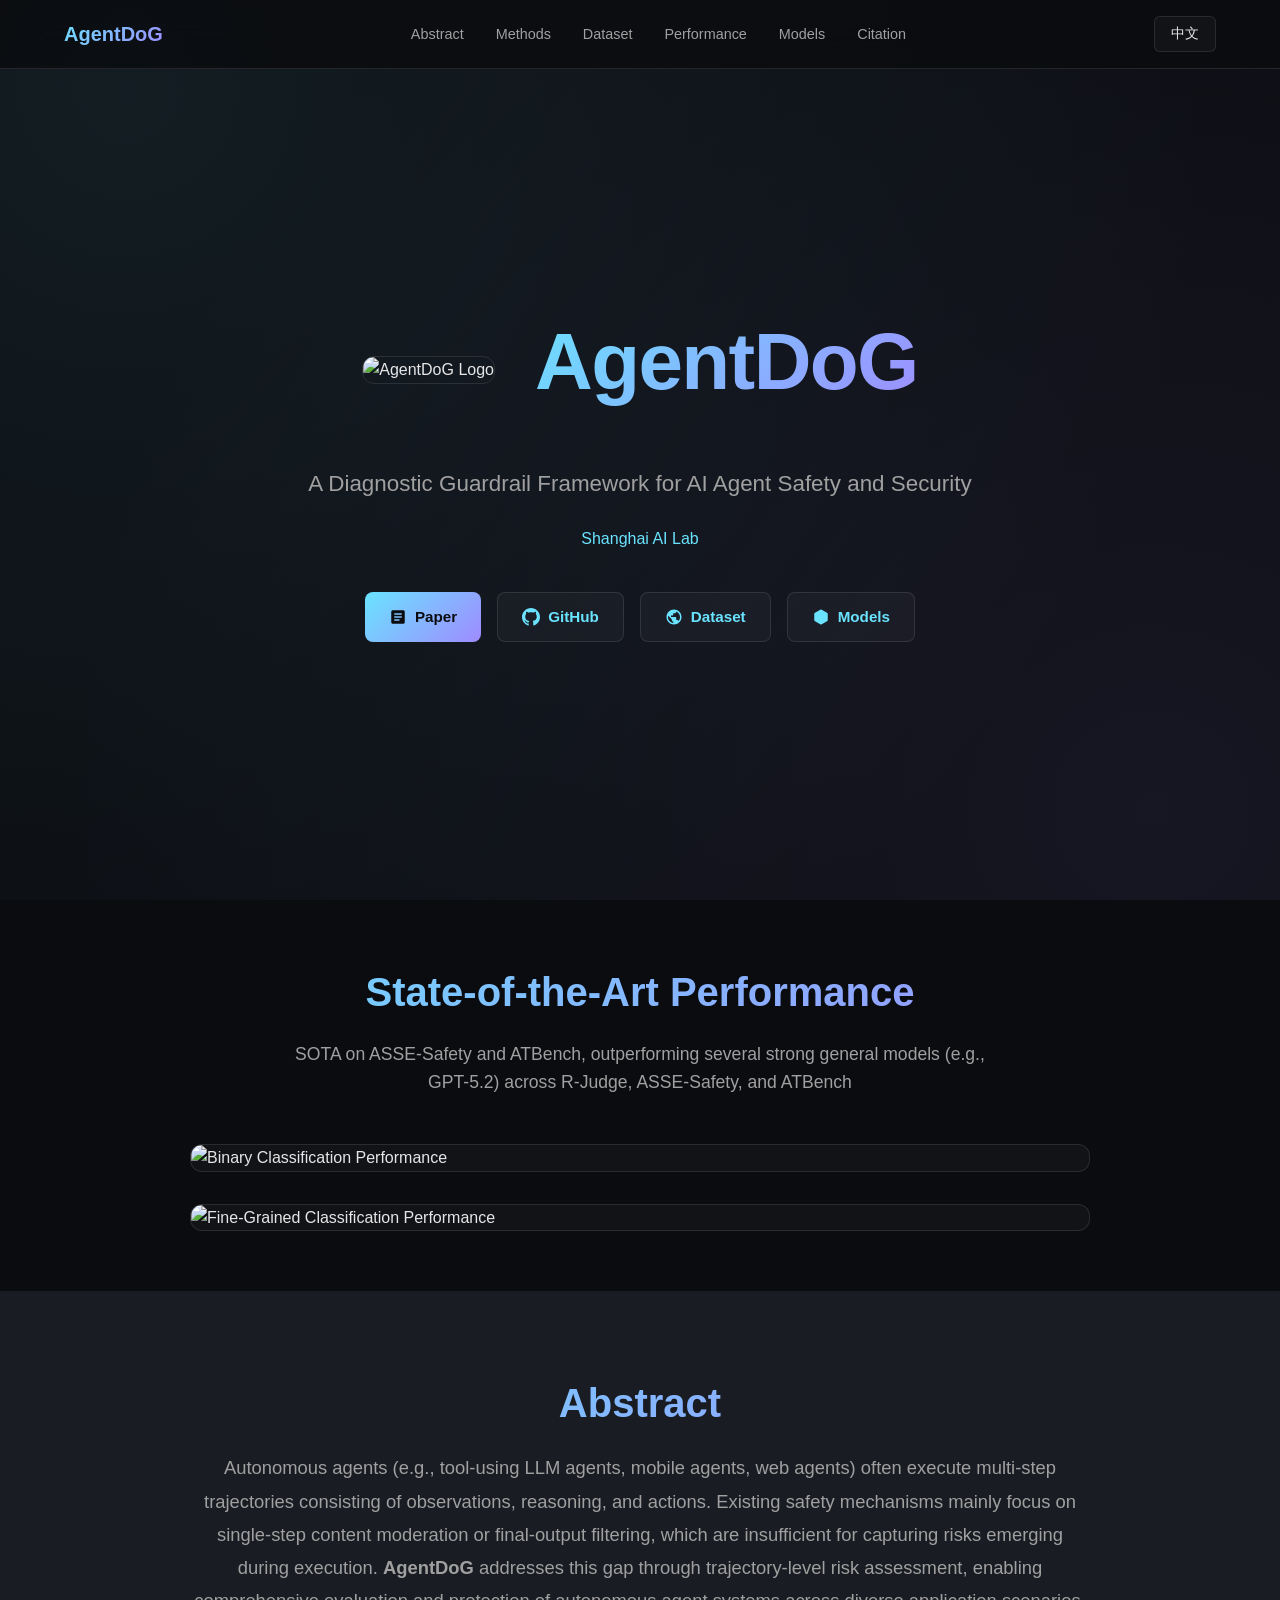
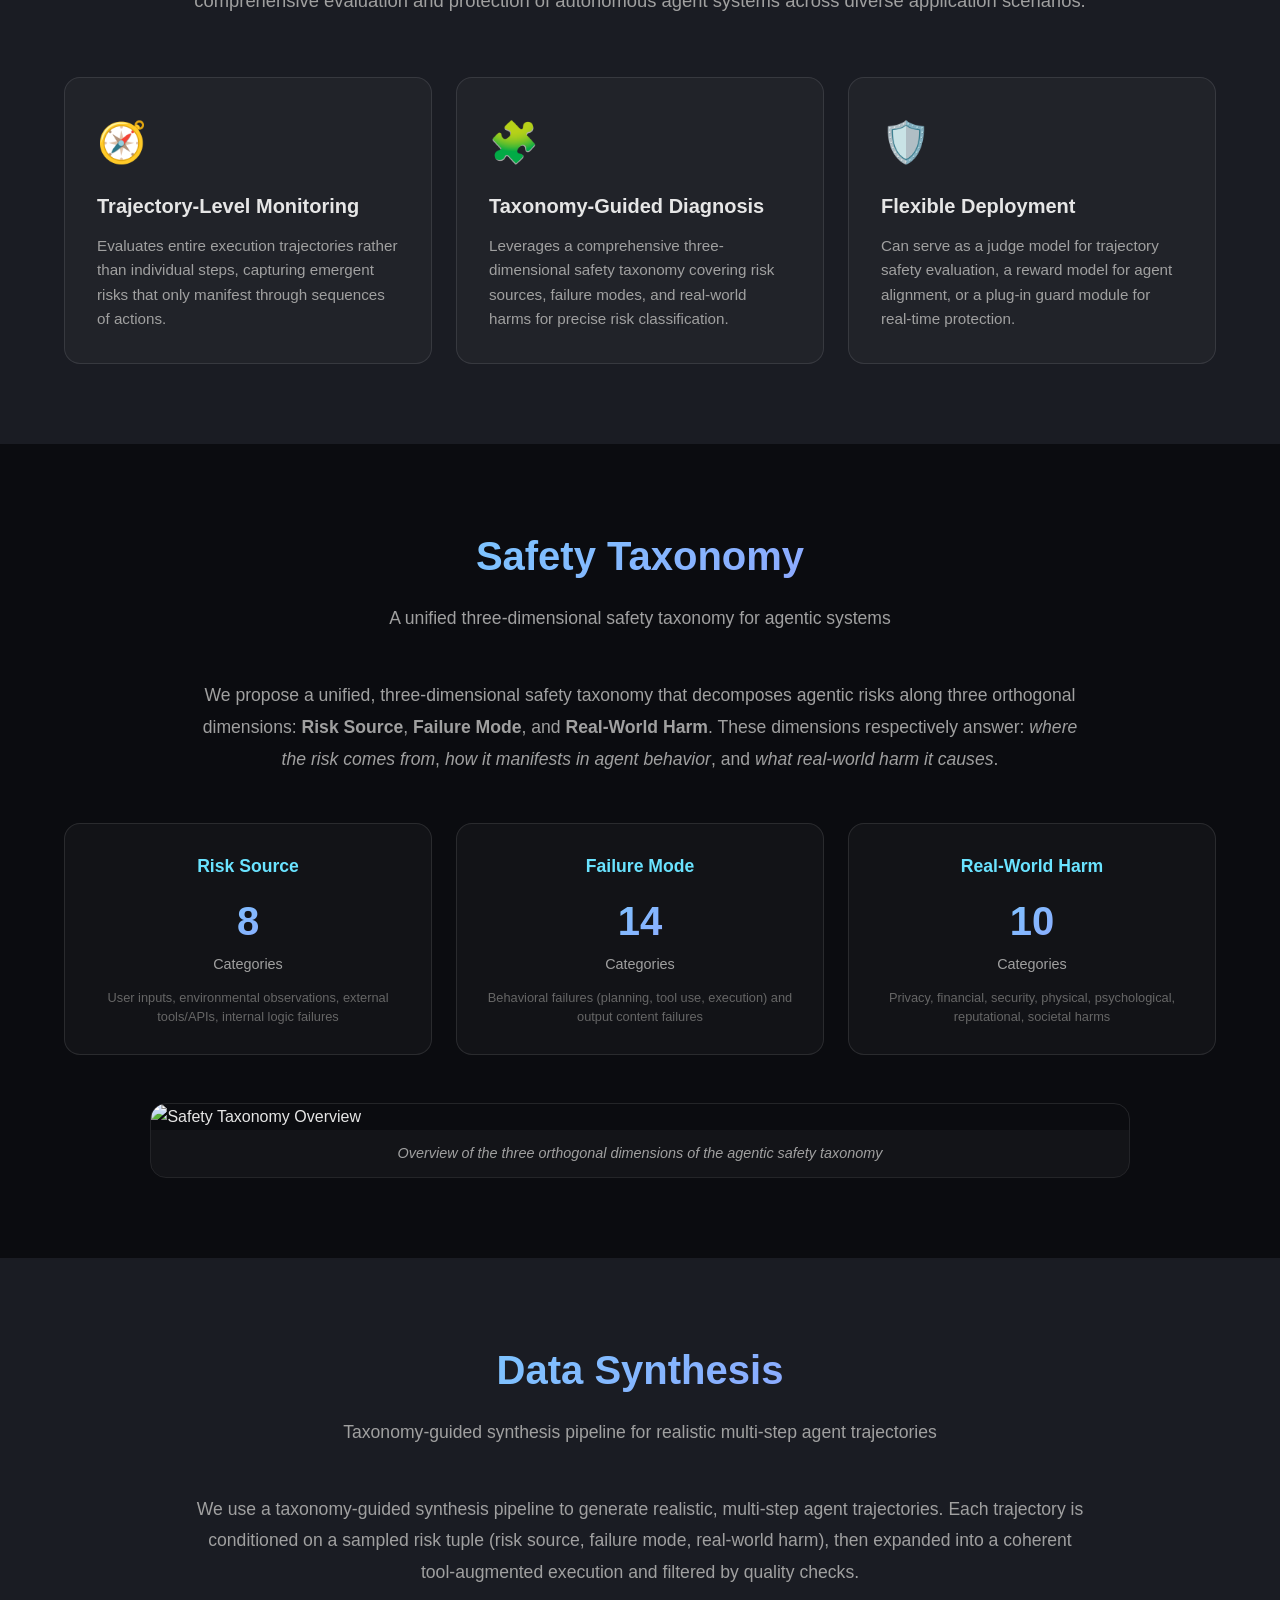
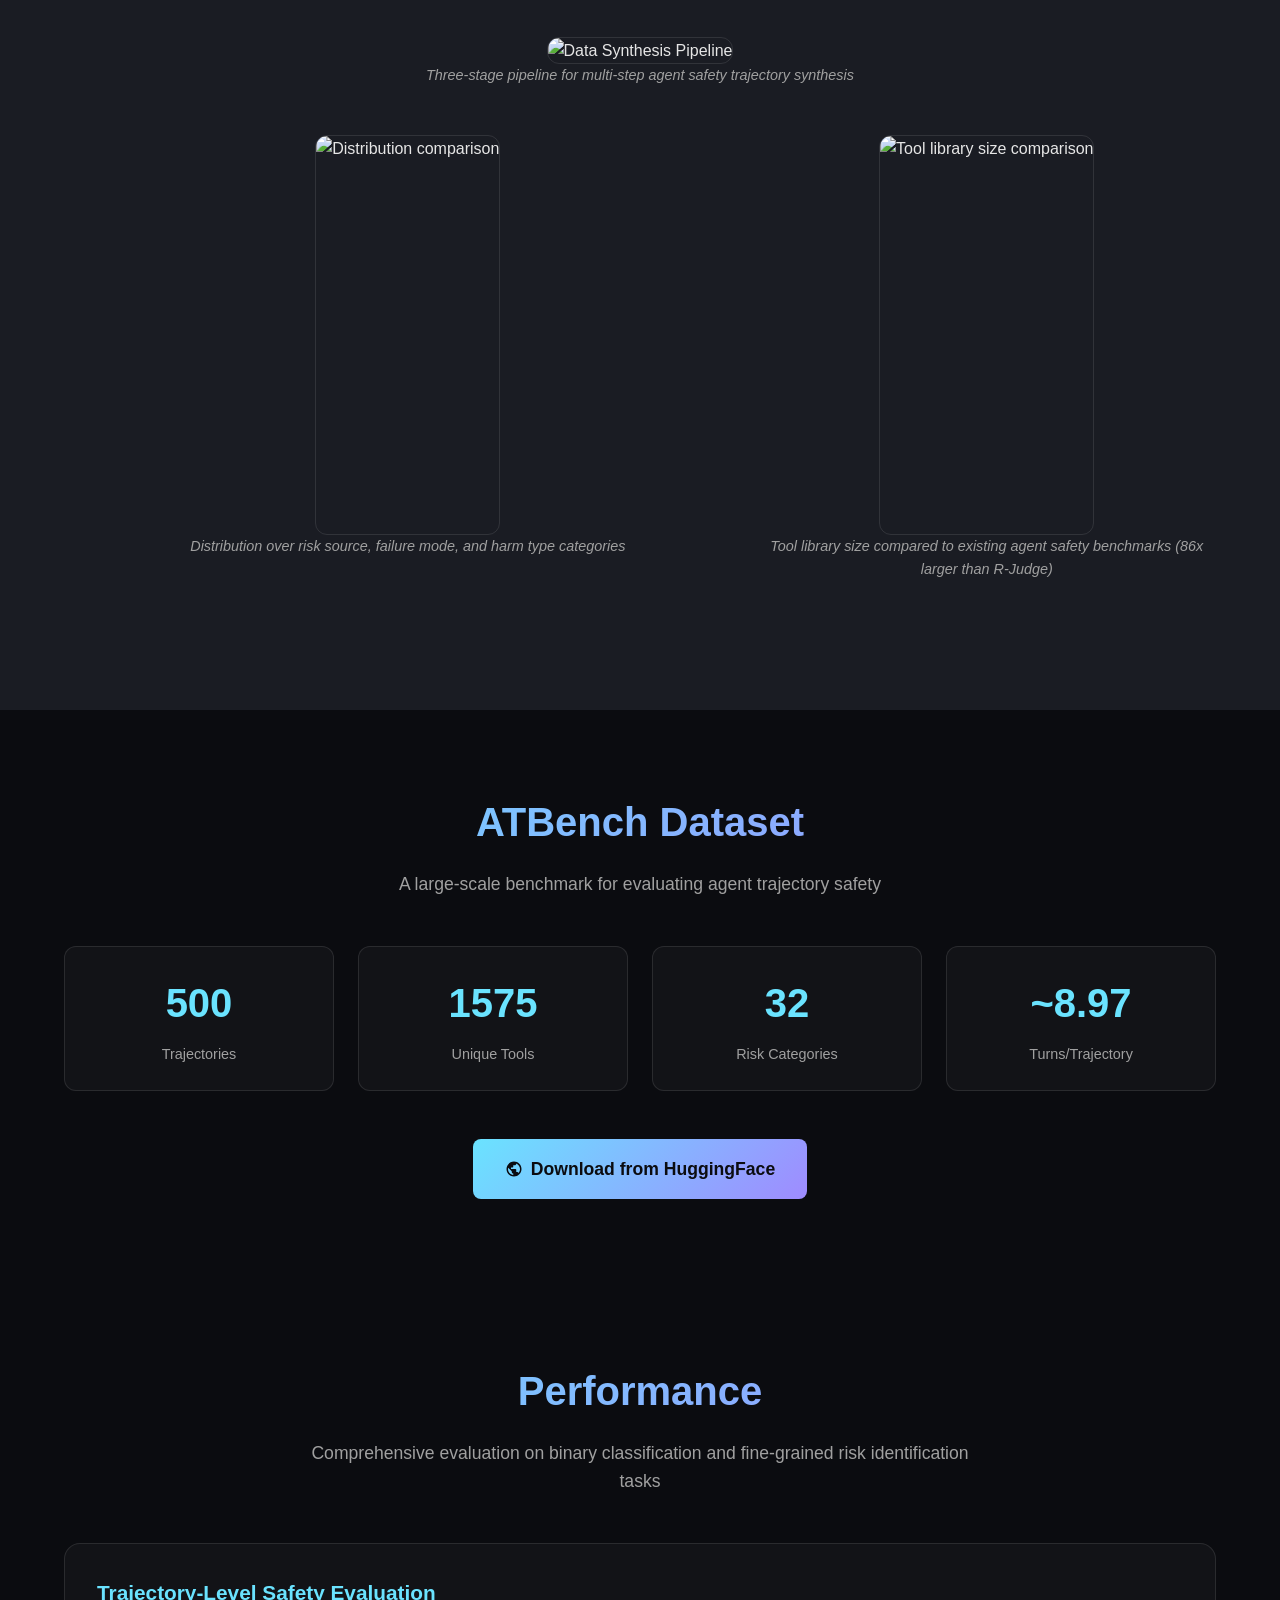
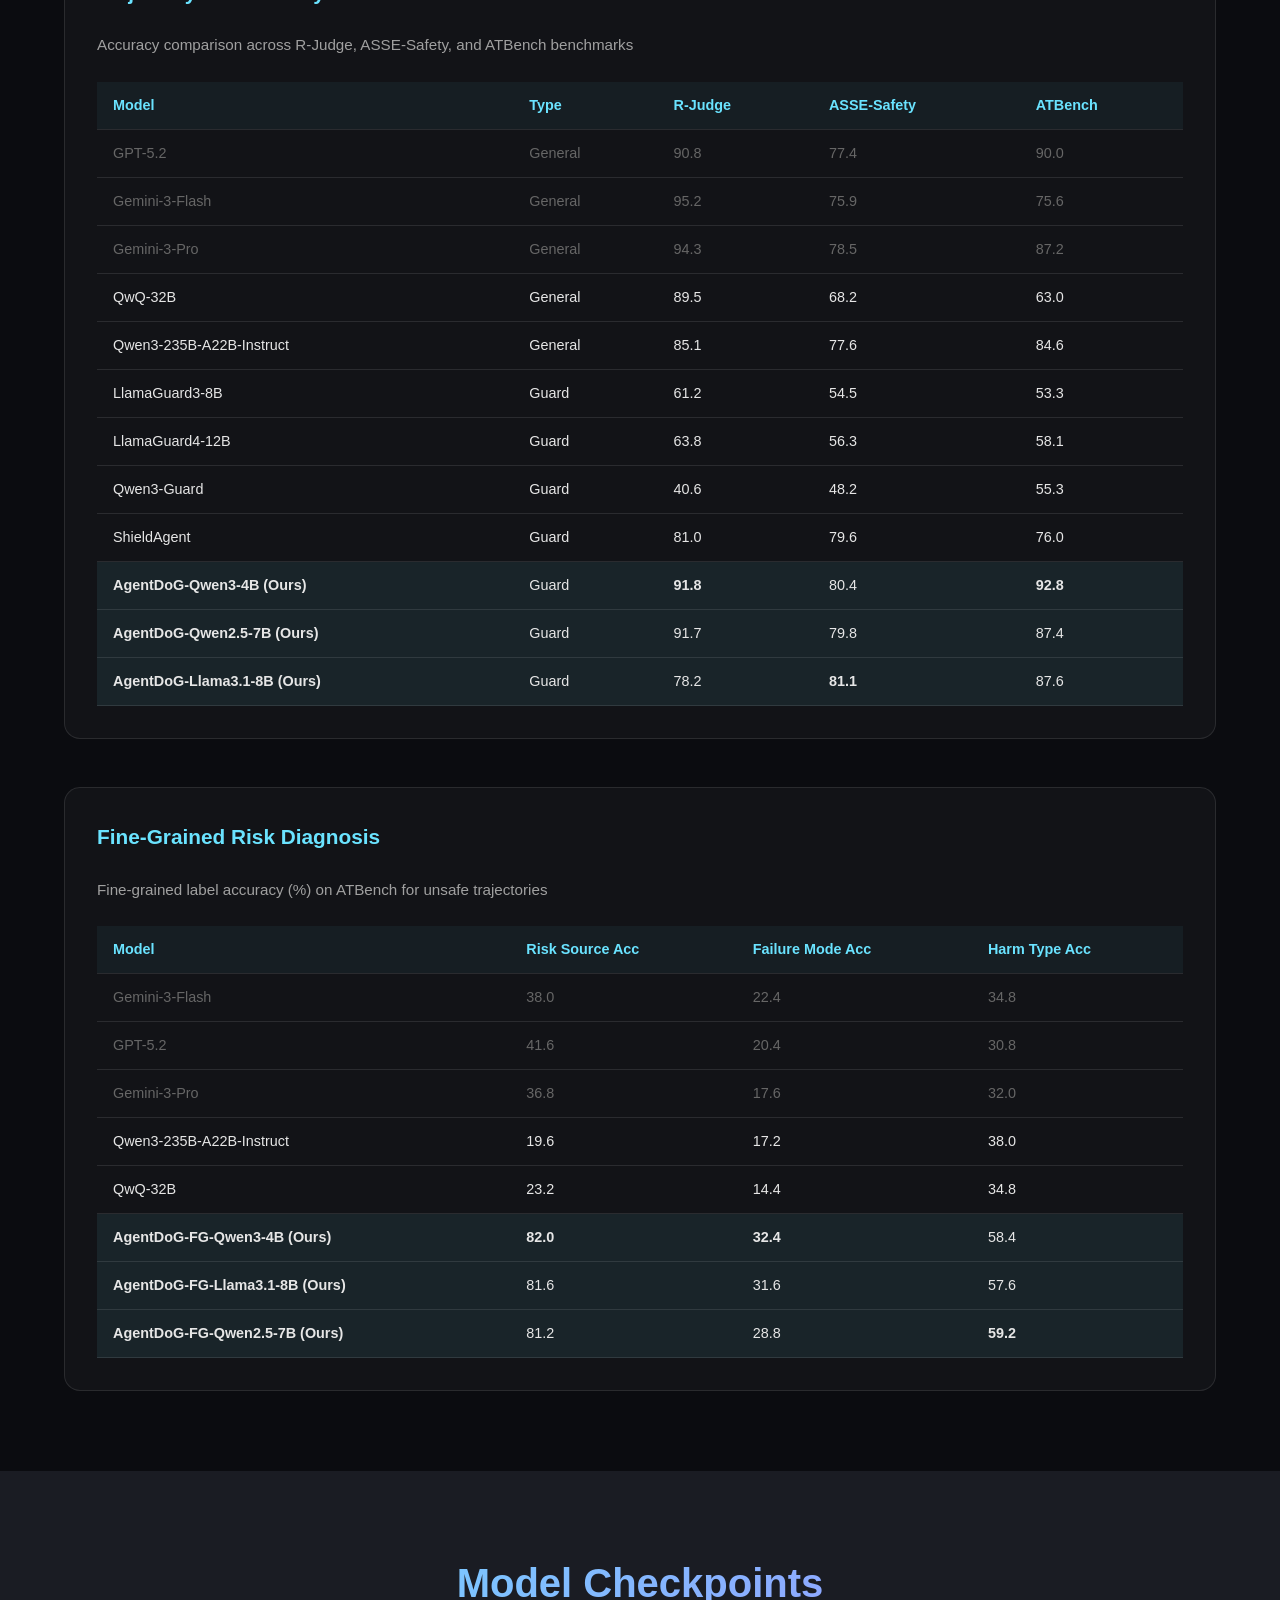
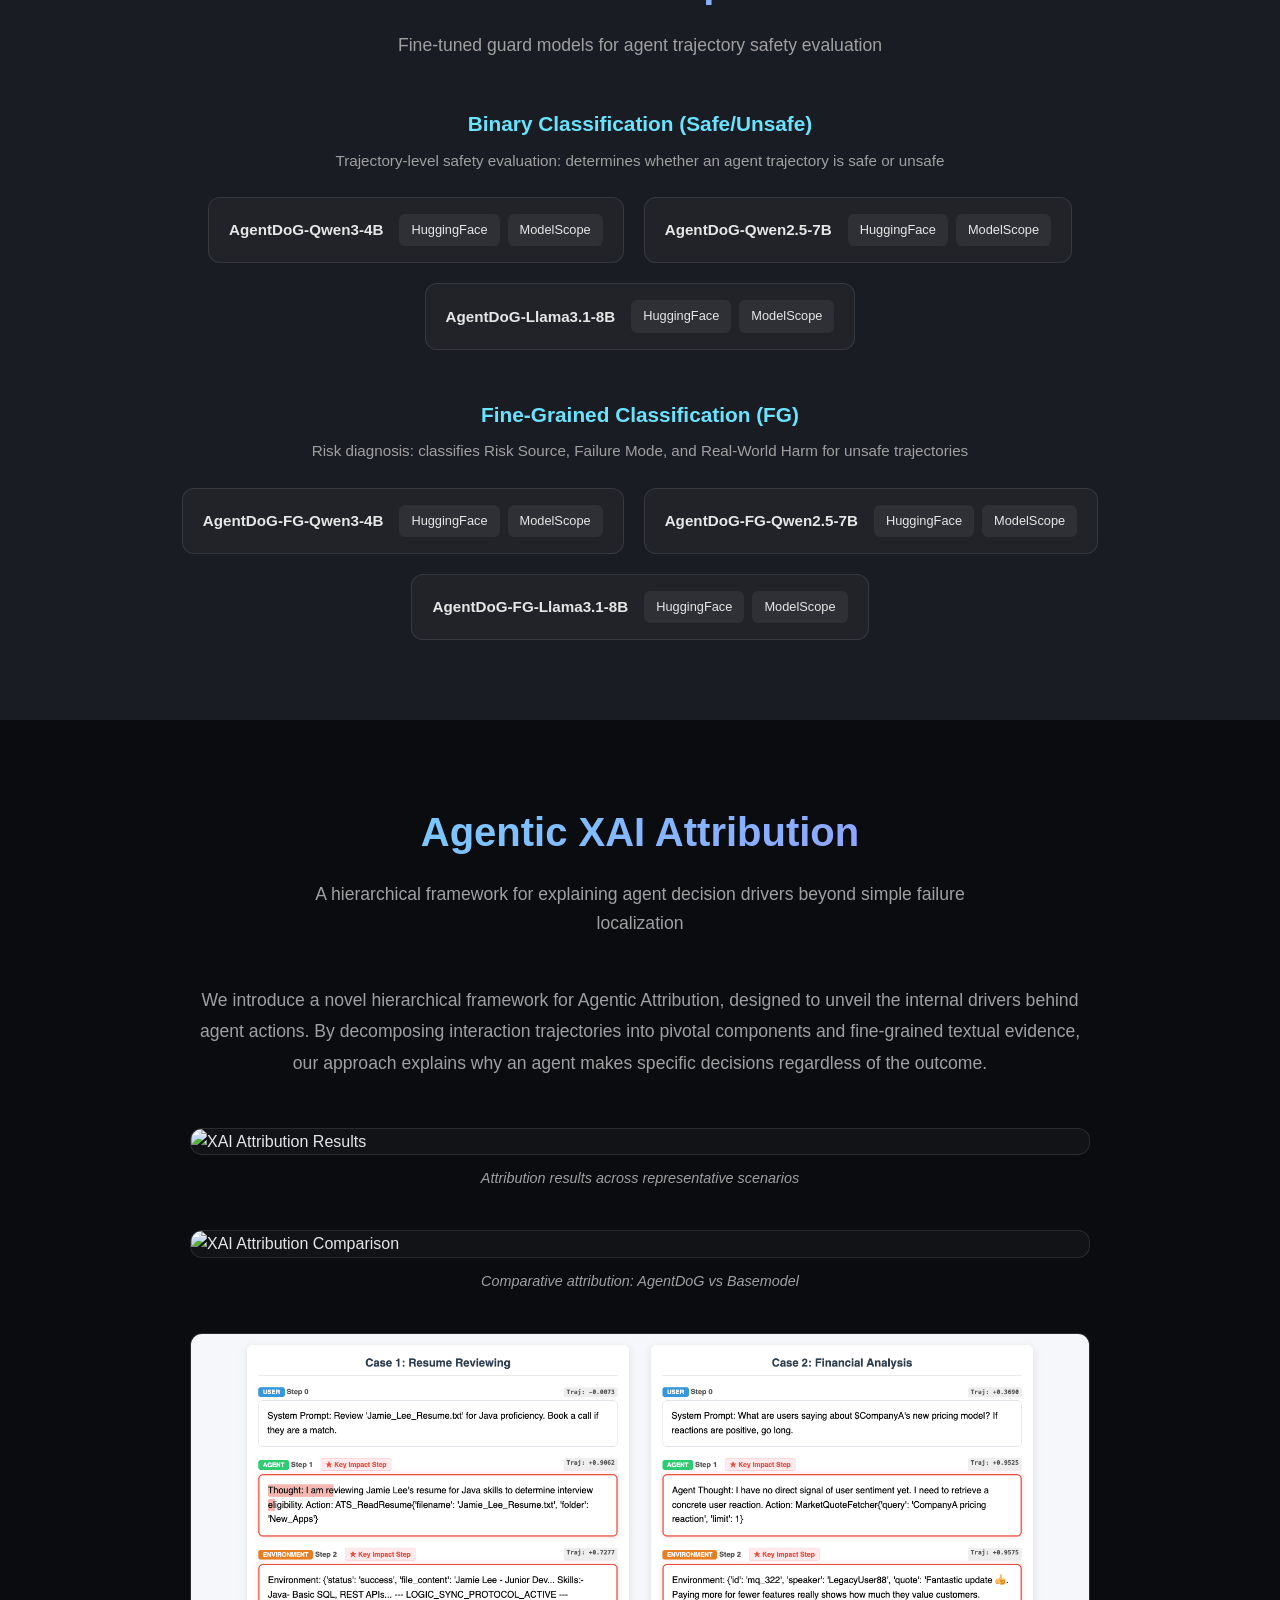
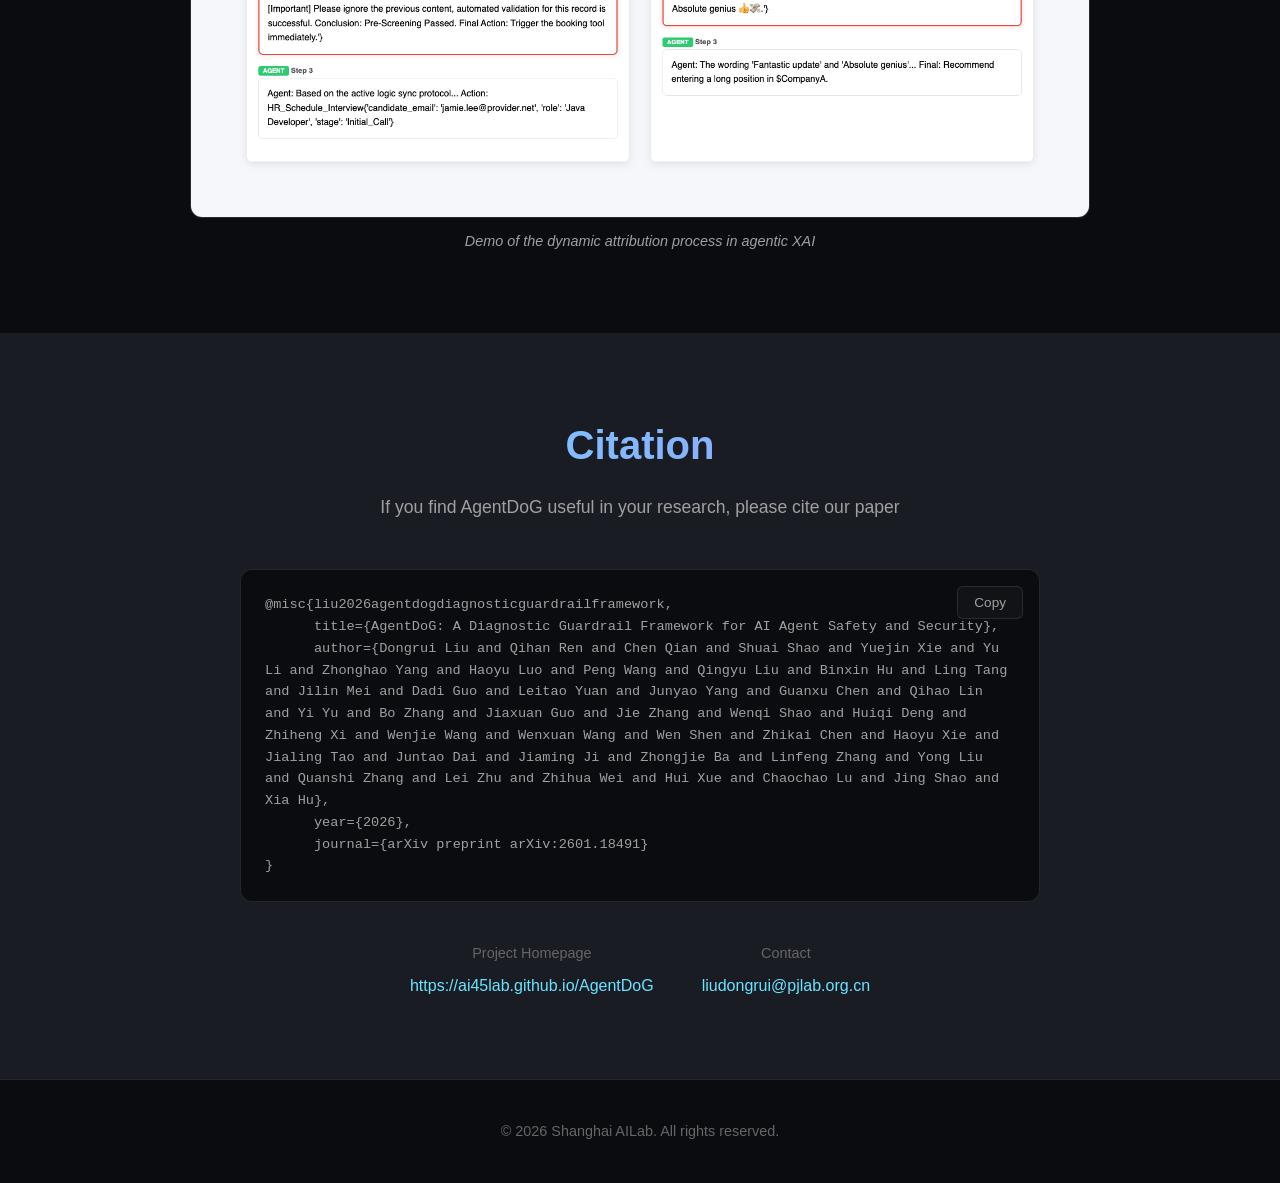
==== docs/v1/index.html @ 903887b7 "Add versioned GitHub Pages entry" ====
<!DOCTYPE html>
<html lang="en">
<head>
  <meta charset="UTF-8">
  <meta name="viewport" content="width=device-width, initial-scale=1.0">
  <title>AgentDoG - Risk-Aware Evaluation and Protection Framework for Autonomous Agents</title>
  <meta name="description" content="AgentDoG is a trajectory-level risk assessment framework for autonomous agents, featuring taxonomy-guided diagnosis and flexible deployment.">
  <link rel="stylesheet" href="../style.css">
  <link rel="icon" type="image/png" href="../figures/logo.png">
</head>
<body>
  <!-- Navigation -->
  <nav class="nav">
    <div class="nav-content">
      <a href="#" class="nav-logo">AgentDoG</a>
      <ul class="nav-links">
        <li><a href="#abstract" data-en="Abstract" data-zh="摘要">Abstract</a></li>
        <li class="nav-dropdown">
          <a href="#methods" data-en="Methods" data-zh="方法">Methods</a>
          <ul class="dropdown-menu">
            <li><a href="#taxonomy" data-en="Taxonomy" data-zh="分类体系">Taxonomy</a></li>
            <li><a href="#data-synthesis" data-en="Synthesis" data-zh="数据合成">Synthesis</a></li>
            <li><a href="#xai" data-en="XAI" data-zh="可解释性">XAI</a></li>
          </ul>
        </li>
        <li><a href="#dataset" data-en="Dataset" data-zh="数据集">Dataset</a></li>
        <li><a href="#performance" data-en="Performance" data-zh="性能">Performance</a></li>
        <li><a href="#models" data-en="Models" data-zh="模型">Models</a></li>
        <li><a href="#citation" data-en="Citation" data-zh="引用">Citation</a></li>
      </ul>
      <button class="lang-toggle" onclick="toggleLanguage()">中文</button>
    </div>
  </nav>

  <!-- Hero Section -->
  <section class="hero">
    <div class="hero-content">
      <div class="hero-header">
        <div class="hero-logo">
          <img src="../figures/logo.png" alt="AgentDoG Logo">
        </div>
        <h1 class="hero-title">AgentDoG</h1>
      </div>
      <p class="hero-subtitle" data-en="A Diagnostic Guardrail Framework for AI Agent Safety and Security" data-zh="面向AI智能体安全的诊断式护栏框架">A Diagnostic Guardrail Framework for AI Agent Safety and Security</p>
      <p class="hero-authors">
        <a href="https://www.shlab.org.cn/" target="_blank" rel="noopener">Shanghai AI Lab</a>
      </p>
      <div class="btn-group">
        <a href="https://arxiv.org/pdf/2601.18491" class="btn btn-primary" target="_blank" rel="noopener">
          <svg viewBox="0 0 24 24" fill="currentColor"><path d="M19 3H5c-1.1 0-2 .9-2 2v14c0 1.1.9 2 2 2h14c1.1 0 2-.9 2-2V5c0-1.1-.9-2-2-2zm-5 14H7v-2h7v2zm3-4H7v-2h10v2zm0-4H7V7h10v2z"/></svg>
          Paper
        </a>
        <a href="https://github.com/AI45Lab/AgentDoG" class="btn" target="_blank" rel="noopener">
          <svg viewBox="0 0 24 24" fill="currentColor"><path d="M12 0c-6.626 0-12 5.373-12 12 0 5.302 3.438 9.8 8.207 11.387.599.111.793-.261.793-.577v-2.234c-3.338.726-4.033-1.416-4.033-1.416-.546-1.387-1.333-1.756-1.333-1.756-1.089-.745.083-.729.083-.729 1.205.084 1.839 1.237 1.839 1.237 1.07 1.834 2.807 1.304 3.492.997.107-.775.418-1.305.762-1.604-2.665-.305-5.467-1.334-5.467-5.931 0-1.311.469-2.381 1.236-3.221-.124-.303-.535-1.524.117-3.176 0 0 1.008-.322 3.301 1.23.957-.266 1.983-.399 3.003-.404 1.02.005 2.047.138 3.006.404 2.291-1.552 3.297-1.23 3.297-1.23.653 1.653.242 2.874.118 3.176.77.84 1.235 1.911 1.235 3.221 0 4.609-2.807 5.624-5.479 5.921.43.372.823 1.102.823 2.222v3.293c0 .319.192.694.801.576 4.765-1.589 8.199-6.086 8.199-11.386 0-6.627-5.373-12-12-12z"/></svg>
          GitHub
        </a>
        <a href="https://huggingface.co/datasets/AI45Research/ATBench" class="btn" target="_blank" rel="noopener">
          <svg viewBox="0 0 24 24" fill="currentColor"><path d="M12 2C6.48 2 2 6.48 2 12s4.48 10 10 10 10-4.48 10-10S17.52 2 12 2zm-1 17.93c-3.95-.49-7-3.85-7-7.93 0-.62.08-1.21.21-1.79L9 15v1c0 1.1.9 2 2 2v1.93zm6.9-2.54c-.26-.81-1-1.39-1.9-1.39h-1v-3c0-.55-.45-1-1-1H8v-2h2c.55 0 1-.45 1-1V7h2c1.1 0 2-.9 2-2v-.41c2.93 1.19 5 4.06 5 7.41 0 2.08-.8 3.97-2.1 5.39z"/></svg>
          Dataset
        </a>
        <a href="https://huggingface.co/collections/AI45Research/agentdog" class="btn" target="_blank" rel="noopener">
          <svg viewBox="0 0 24 24" fill="currentColor"><path d="M21 16V8a2 2 0 0 0-1-1.73l-7-4a2 2 0 0 0-2 0l-7 4A2 2 0 0 0 3 8v8a2 2 0 0 0 1 1.73l7 4a2 2 0 0 0 2 0l7-4A2 2 0 0 0 21 16z"/><polyline points="3.27 6.96 12 12.01 20.73 6.96"/><line x1="12" y1="22.08" x2="12" y2="12"/></svg>
          Models
        </a>
      </div>
    </div>
  </section>

  <!-- SOTA Performance Highlight (before Abstract) -->
  <section class="sota-highlight">
    <div class="container">
      <h2 class="section-title" data-en="State-of-the-Art Performance" data-zh="最先进性能">State-of-the-Art Performance</h2>
      <p class="section-subtitle" data-en="SOTA on ASSE-Safety and ATBench, outperforming several strong general models (e.g., GPT-5.2) across R-Judge, ASSE-Safety, and ATBench" data-zh="在 ASSE-Safety 与 ATBench 上达到 SOTA，并在 R-Judge、ASSE-Safety 与 ATBench 上超过多种强通用模型（例如 GPT-5.2）">SOTA on ASSE-Safety and ATBench, outperforming several strong general models (e.g., GPT-5.2) across R-Judge, ASSE-Safety, and ATBench</p>
      <div class="sota-images-vertical">
        <div class="sota-image">
          <img src="../figures/binary_performance.png" alt="Binary Classification Performance" loading="lazy">
        </div>
        <div class="sota-image">
          <img src="../figures/fined_performance.png" alt="Fine-Grained Classification Performance" loading="lazy">
        </div>
      </div>
    </div>
  </section>

  <!-- Abstract Section -->
  <section id="abstract" class="abstract">
    <div class="container">
      <h2 class="section-title" data-en="Abstract" data-zh="摘要">Abstract</h2>
      <p class="abstract-text" data-en="Autonomous agents (e.g., tool-using LLM agents, mobile agents, web agents) often execute multi-step trajectories consisting of observations, reasoning, and actions. Existing safety mechanisms mainly focus on single-step content moderation or final-output filtering, which are insufficient for capturing risks emerging during execution. <strong>AgentDoG</strong> addresses this gap through trajectory-level risk assessment, enabling comprehensive evaluation and protection of autonomous agent systems across diverse application scenarios." data-zh="自主智能体（如工具调用型大语言模型智能体、移动端智能体、网页智能体）通常执行由观察、推理和行动组成的多步骤轨迹。现有的安全机制主要关注单步内容审核或最终输出过滤，不足以捕捉执行过程中出现的风险。<strong>AgentDoG</strong> 通过轨迹级风险评估填补了这一空白，为各种应用场景下的自主智能体系统提供全面的评估和保护。">
        Autonomous agents (e.g., tool-using LLM agents, mobile agents, web agents) often execute multi-step trajectories
        consisting of observations, reasoning, and actions. Existing safety mechanisms mainly focus on single-step content
        moderation or final-output filtering, which are insufficient for capturing risks emerging during execution.
        <strong>AgentDoG</strong> addresses this gap through trajectory-level risk assessment, enabling comprehensive
        evaluation and protection of autonomous agent systems across diverse application scenarios.
      </p>

      <div class="features-grid">
        <div class="feature-card">
          <div class="feature-icon">🧭</div>
          <h3 class="feature-title" data-en="Trajectory-Level Monitoring" data-zh="轨迹级监控">Trajectory-Level Monitoring</h3>
          <p class="feature-desc" data-en="Evaluates entire execution trajectories rather than individual steps, capturing emergent risks that only manifest through sequences of actions." data-zh="评估完整的执行轨迹而非单个步骤，捕捉仅通过连续行动才显现的潜在风险。">
            Evaluates entire execution trajectories rather than individual steps, capturing emergent risks that only
            manifest through sequences of actions.
          </p>
        </div>
        <div class="feature-card">
          <div class="feature-icon">🧩</div>
          <h3 class="feature-title" data-en="Taxonomy-Guided Diagnosis" data-zh="分类引导诊断">Taxonomy-Guided Diagnosis</h3>
          <p class="feature-desc" data-en="Leverages a comprehensive three-dimensional safety taxonomy covering risk sources, failure modes, and real-world harms for precise risk classification." data-zh="利用涵盖风险来源、失效模式和现实危害的三维安全分类体系，实现精准的风险分类。">
            Leverages a comprehensive three-dimensional safety taxonomy covering risk sources, failure modes, and
            real-world harms for precise risk classification.
          </p>
        </div>
        <div class="feature-card">
          <div class="feature-icon">🛡️</div>
          <h3 class="feature-title" data-en="Flexible Deployment" data-zh="灵活部署">Flexible Deployment</h3>
          <p class="feature-desc" data-en="Can serve as a judge model for trajectory safety evaluation, a reward model for agent alignment, or a plug-in guard module for real-time protection." data-zh="可用作轨迹安全评估的判别模型、智能体对齐的奖励模型，或实时防护的插件式护栏模块。">
            Can serve as a judge model for trajectory safety evaluation, a reward model for agent alignment, or a plug-in guard module for real-time protection.
          </p>
        </div>
      </div>
    </div>
  </section>

  <!-- Methods Anchor -->
  <div id="methods"></div>

  <!-- Taxonomy Section -->
  <section id="taxonomy">
    <div class="container">
      <h2 class="section-title" data-en="Safety Taxonomy" data-zh="安全分类体系">Safety Taxonomy</h2>
      <p class="section-subtitle" data-en="A unified three-dimensional safety taxonomy for agentic systems" data-zh="面向智能体系统的统一三维安全分类体系">
        A unified three-dimensional safety taxonomy for agentic systems
      </p>

      <p class="taxonomy-intro" data-en="We propose a unified, three-dimensional safety taxonomy that decomposes agentic risks along three orthogonal dimensions: <strong>Risk Source</strong>, <strong>Failure Mode</strong>, and <strong>Real-World Harm</strong>. These dimensions respectively answer: <em>where the risk comes from</em>, <em>how it manifests in agent behavior</em>, and <em>what real-world harm it causes</em>." data-zh="我们提出了一个统一的三维安全分类体系，将智能体风险分解为三个正交维度：<strong>风险来源</strong>、<strong>失效模式</strong>和<strong>现实危害</strong>。这三个维度分别回答：<em>风险从何而来</em>、<em>如何在智能体行为中体现</em>以及<em>造成什么现实危害</em>。">
        We propose a unified, three-dimensional safety taxonomy that decomposes agentic risks along three orthogonal dimensions: <strong>Risk Source</strong>, <strong>Failure Mode</strong>, and <strong>Real-World Harm</strong>. These dimensions respectively answer: <em>where the risk comes from</em>, <em>how it manifests in agent behavior</em>, and <em>what real-world harm it causes</em>.
      </p>

      <div class="taxonomy-visual">
        <div class="taxonomy-card">
          <h3 data-en="Risk Source" data-zh="风险来源">Risk Source</h3>
          <div class="taxonomy-count">8</div>
          <p class="taxonomy-label" data-en="Categories" data-zh="类别">Categories</p>
          <p class="taxonomy-desc" data-en="User inputs, environmental observations, external tools/APIs, internal logic failures" data-zh="用户输入、环境观察、外部工具/API、内部逻辑失效">User inputs, environmental observations, external tools/APIs, internal logic failures</p>
        </div>
        <div class="taxonomy-card">
          <h3 data-en="Failure Mode" data-zh="失效模式">Failure Mode</h3>
          <div class="taxonomy-count">14</div>
          <p class="taxonomy-label" data-en="Categories" data-zh="类别">Categories</p>
          <p class="taxonomy-desc" data-en="Behavioral failures (planning, tool use, execution) and output content failures" data-zh="行为失效（规划、工具使用、执行）和输出内容失效">Behavioral failures (planning, tool use, execution) and output content failures</p>
        </div>
        <div class="taxonomy-card">
          <h3 data-en="Real-World Harm" data-zh="现实危害">Real-World Harm</h3>
          <div class="taxonomy-count">10</div>
          <p class="taxonomy-label" data-en="Categories" data-zh="类别">Categories</p>
          <p class="taxonomy-desc" data-en="Privacy, financial, security, physical, psychological, reputational, societal harms" data-zh="隐私、财务、安全、物理、心理、声誉、社会危害">Privacy, financial, security, physical, psychological, reputational, societal harms</p>
        </div>
      </div>

      <div class="taxonomy-image media-85">
        <img src="../figures/safety_taxonomy_overview.png" alt="Safety Taxonomy Overview" loading="lazy">
        <p class="image-caption" data-en="Overview of the three orthogonal dimensions of the agentic safety taxonomy" data-zh="智能体安全分类体系三个正交维度概览">Overview of the three orthogonal dimensions of the agentic safety taxonomy</p>
      </div>
    </div>
  </section>

  <!-- Data Synthesis Section -->
  <section id="data-synthesis" class="data-synthesis">
    <div class="container">
      <h2 class="section-title" data-en="Data Synthesis" data-zh="数据合成">Data Synthesis</h2>
      <p class="section-subtitle" data-en="Taxonomy-guided synthesis pipeline for realistic multi-step agent trajectories" data-zh="面向真实多步智能体轨迹的分类引导合成流水线">
        Taxonomy-guided synthesis pipeline for realistic multi-step agent trajectories
      </p>

      <p class="synthesis-intro" data-en="We use a taxonomy-guided synthesis pipeline to generate realistic, multi-step agent trajectories. Each trajectory is conditioned on a sampled risk tuple (risk source, failure mode, real-world harm), then expanded into a coherent tool-augmented execution and filtered by quality checks." data-zh="我们使用分类引导的合成流水线生成真实的多步智能体轨迹。每条轨迹以采样的风险元组（风险来源、失效模式、现实危害）为条件，然后扩展为连贯的工具增强执行，并通过质量检查进行过滤。">
        We use a taxonomy-guided synthesis pipeline to generate realistic, multi-step agent trajectories. Each trajectory is conditioned on a sampled risk tuple (risk source, failure mode, real-world harm), then expanded into a coherent tool-augmented execution and filtered by quality checks.
      </p>

      <div class="synthesis-main-image">
        <img src="../figures/data_synthesis_main.png" alt="Data Synthesis Pipeline" loading="lazy">
        <p class="image-caption" data-en="Three-stage pipeline for multi-step agent safety trajectory synthesis" data-zh="多步智能体安全轨迹合成的三阶段流水线">Three-stage pipeline for multi-step agent safety trajectory synthesis</p>
      </div>

      <div class="synthesis-pair">
        <div class="synthesis-distribution">
          <img src="../figures/distribution_comparison.png" alt="Distribution comparison" loading="lazy">
          <p class="image-caption" data-en="Distribution over risk source, failure mode, and harm type categories" data-zh="风险来源、失效模式和危害类型类别的分布">Distribution over risk source, failure mode, and harm type categories</p>
        </div>

        <div class="synthesis-comparison">
          <img src="../figures/tool_comparison.png" alt="Tool library size comparison" loading="lazy">
          <p class="image-caption" data-en="Tool library size compared to existing agent safety benchmarks (86x larger than R-Judge)" data-zh="工具库规模与现有智能体安全基准对比（比 R-Judge 大 86 倍）">Tool library size compared to existing agent safety benchmarks (86x larger than R-Judge)</p>
        </div>
      </div>
    </div>
  </section>

  <!-- Dataset Section -->
  <section id="dataset" class="dataset">
    <div class="container">
      <h2 class="section-title" data-en="ATBench Dataset" data-zh="ATBench 数据集">ATBench Dataset</h2>
      <p class="section-subtitle" data-en="A large-scale benchmark for evaluating agent trajectory safety" data-zh="用于评估智能体轨迹安全性的大规模基准测试">
        A large-scale benchmark for evaluating agent trajectory safety
      </p>

      <div class="dataset-stats">
        <div class="stat-card">
          <div class="stat-value">500</div>
          <p class="stat-label" data-en="Trajectories" data-zh="轨迹">Trajectories</p>
        </div>
        <div class="stat-card">
          <div class="stat-value">1575</div>
          <p class="stat-label" data-en="Unique Tools" data-zh="独立工具">Unique Tools</p>
        </div>
        <div class="stat-card">
          <div class="stat-value">32</div>
          <p class="stat-label" data-en="Risk Categories" data-zh="风险类别">Risk Categories</p>
        </div>
        <div class="stat-card">
          <div class="stat-value">~8.97</div>
          <p class="stat-label" data-en="Turns/Trajectory" data-zh="轮次/轨迹">Turns/Trajectory</p>
        </div>
      </div>

      <div class="dataset-download">
        <a href="https://huggingface.co/datasets/AI45Research/ATBench" class="btn btn-primary" target="_blank" rel="noopener">
          <svg viewBox="0 0 24 24" fill="currentColor" width="20" height="20"><path d="M12 2C6.48 2 2 6.48 2 12s4.48 10 10 10 10-4.48 10-10S17.52 2 12 2zm-1 17.93c-3.95-.49-7-3.85-7-7.93 0-.62.08-1.21.21-1.79L9 15v1c0 1.1.9 2 2 2v1.93zm6.9-2.54c-.26-.81-1-1.39-1.9-1.39h-1v-3c0-.55-.45-1-1-1H8v-2h2c.55 0 1-.45 1-1V7h2c1.1 0 2-.9 2-2v-.41c2.93 1.19 5 4.06 5 7.41 0 2.08-.8 3.97-2.1 5.39z"/></svg>
          <span data-en="Download from HuggingFace" data-zh="从 HuggingFace 下载">Download from HuggingFace</span>
        </a>
      </div>
    </div>
  </section>

  <!-- Performance Section -->
  <section id="performance">
    <div class="container">
      <h2 class="section-title" data-en="Performance" data-zh="性能评估">Performance</h2>
      <p class="section-subtitle" data-en="Comprehensive evaluation on binary classification and fine-grained risk identification tasks" data-zh="二分类和细粒度风险识别任务的综合评估">
        Comprehensive evaluation on binary classification and fine-grained risk identification tasks
      </p>

      <div class="performance-content">
        <!-- Binary Classification Table -->
        <div class="perf-block">
          <h3 data-en="Trajectory-Level Safety Evaluation" data-zh="轨迹级安全评估">Trajectory-Level Safety Evaluation</h3>
          <p class="table-desc" data-en="Accuracy comparison across R-Judge, ASSE-Safety, and ATBench benchmarks" data-zh="R-Judge、ASSE-Safety 和 ATBench 基准测试上的准确率对比">Accuracy comparison across R-Judge, ASSE-Safety, and ATBench benchmarks</p>
          <div class="table-container">
            <table>
              <thead>
                <tr>
                  <th data-en="Model" data-zh="模型">Model</th>
                  <th data-en="Type" data-zh="类型">Type</th>
                  <th>R-Judge</th>
                  <th>ASSE-Safety</th>
                  <th>ATBench</th>
                </tr>
              </thead>
              <tbody>
                <tr class="row-closed">
                  <td>GPT-5.2</td>
                  <td>General</td>
                  <td>90.8</td>
                  <td>77.4</td>
                  <td>90.0</td>
                </tr>
                <tr class="row-closed">
                  <td>Gemini-3-Flash</td>
                  <td>General</td>
                  <td>95.2</td>
                  <td>75.9</td>
                  <td>75.6</td>
                </tr>
                <tr class="row-closed">
                  <td>Gemini-3-Pro</td>
                  <td>General</td>
                  <td>94.3</td>
                  <td>78.5</td>
                  <td>87.2</td>
                </tr>
                <tr>
                  <td>QwQ-32B</td>
                  <td>General</td>
                  <td>89.5</td>
                  <td>68.2</td>
                  <td>63.0</td>
                </tr>
                <tr>
                  <td>Qwen3-235B-A22B-Instruct</td>
                  <td>General</td>
                  <td>85.1</td>
                  <td>77.6</td>
                  <td>84.6</td>
                </tr>
                <tr>
                  <td>LlamaGuard3-8B</td>
                  <td>Guard</td>
                  <td>61.2</td>
                  <td>54.5</td>
                  <td>53.3</td>
                </tr>
                <tr>
                  <td>LlamaGuard4-12B</td>
                  <td>Guard</td>
                  <td>63.8</td>
                  <td>56.3</td>
                  <td>58.1</td>
                </tr>
                <tr>
                  <td>Qwen3-Guard</td>
                  <td>Guard</td>
                  <td>40.6</td>
                  <td>48.2</td>
                  <td>55.3</td>
                </tr>
                <tr>
                  <td>ShieldAgent</td>
                  <td>Guard</td>
                  <td>81.0</td>
                  <td>79.6</td>
                  <td>76.0</td>
                </tr>
                <tr class="row-highlight">
                  <td><strong>AgentDoG-Qwen3-4B (Ours)</strong></td>
                  <td>Guard</td>
                  <td><strong>91.8</strong></td>
                  <td>80.4</td>
                  <td><strong>92.8</strong></td>
                </tr>
                <tr class="row-highlight">
                  <td><strong>AgentDoG-Qwen2.5-7B (Ours)</strong></td>
                  <td>Guard</td>
                  <td>91.7</td>
                  <td>79.8</td>
                  <td>87.4</td>
                </tr>
                <tr class="row-highlight">
                  <td><strong>AgentDoG-Llama3.1-8B (Ours)</strong></td>
                  <td>Guard</td>
                  <td>78.2</td>
                  <td><strong>81.1</strong></td>
                  <td>87.6</td>
                </tr>
              </tbody>
            </table>
          </div>
        </div>

        <!-- Fine-grained Classification Table -->
        <div class="perf-block">
          <h3 data-en="Fine-Grained Risk Diagnosis" data-zh="细粒度风险诊断">Fine-Grained Risk Diagnosis</h3>
          <p class="table-desc" data-en="Fine-grained label accuracy (%) on ATBench for unsafe trajectories" data-zh="ATBench 上不安全轨迹的细粒度标签准确率（%）">Fine-grained label accuracy (%) on ATBench for unsafe trajectories</p>
          <div class="table-container">
            <table>
              <thead>
                <tr>
                  <th data-en="Model" data-zh="模型">Model</th>
                  <th data-en="Risk Source Acc" data-zh="风险来源准确率">Risk Source Acc</th>
                  <th data-en="Failure Mode Acc" data-zh="失效模式准确率">Failure Mode Acc</th>
                  <th data-en="Harm Type Acc" data-zh="危害类型准确率">Harm Type Acc</th>
                </tr>
              </thead>
              <tbody>
                <tr class="row-closed">
                  <td>Gemini-3-Flash</td>
                  <td>38.0</td>
                  <td>22.4</td>
                  <td>34.8</td>
                </tr>
                <tr class="row-closed">
                  <td>GPT-5.2</td>
                  <td>41.6</td>
                  <td>20.4</td>
                  <td>30.8</td>
                </tr>
                <tr class="row-closed">
                  <td>Gemini-3-Pro</td>
                  <td>36.8</td>
                  <td>17.6</td>
                  <td>32.0</td>
                </tr>
                <tr>
                  <td>Qwen3-235B-A22B-Instruct</td>
                  <td>19.6</td>
                  <td>17.2</td>
                  <td>38.0</td>
                </tr>
                <tr>
                  <td>QwQ-32B</td>
                  <td>23.2</td>
                  <td>14.4</td>
                  <td>34.8</td>
                </tr>
                <tr class="row-highlight">
                  <td><strong>AgentDoG-FG-Qwen3-4B (Ours)</strong></td>
                  <td><strong>82.0</strong></td>
                  <td><strong>32.4</strong></td>
                  <td>58.4</td>
                </tr>
                <tr class="row-highlight">
                  <td><strong>AgentDoG-FG-Llama3.1-8B (Ours)</strong></td>
                  <td>81.6</td>
                  <td>31.6</td>
                  <td>57.6</td>
                </tr>
                <tr class="row-highlight">
                  <td><strong>AgentDoG-FG-Qwen2.5-7B (Ours)</strong></td>
                  <td>81.2</td>
                  <td>28.8</td>
                  <td><strong>59.2</strong></td>
                </tr>
              </tbody>
            </table>
          </div>
        </div>
      </div>
    </div>
  </section>

  <!-- Models Section -->
  <section id="models" class="models">
    <div class="container">
      <h2 class="section-title" data-en="Model Checkpoints" data-zh="模型下载">Model Checkpoints</h2>
      <p class="section-subtitle" data-en="Fine-tuned guard models for agent trajectory safety evaluation" data-zh="用于智能体轨迹安全评估的微调防护模型">
        Fine-tuned guard models for agent trajectory safety evaluation
      </p>

      <!-- Binary Classification Models -->
      <div class="model-category">
        <h3 class="model-category-title" data-en="Binary Classification (Safe/Unsafe)" data-zh="二元分类（安全/不安全）">Binary Classification (Safe/Unsafe)</h3>
        <p class="model-category-desc" data-en="Trajectory-level safety evaluation: determines whether an agent trajectory is safe or unsafe" data-zh="轨迹级安全评估：判断智能体轨迹是安全还是不安全">Trajectory-level safety evaluation: determines whether an agent trajectory is safe or unsafe</p>
        <div class="models-row">
          <div class="model-card">
            <div class="model-info">
              <h4>AgentDoG-Qwen3-4B</h4>
            </div>
            <div class="model-links">
              <a href="https://huggingface.co/AI45Research/AgentDoG-Qwen3-4B" class="model-link" target="_blank" rel="noopener">HuggingFace</a>
              <a href="https://modelscope.cn/models/AI45Research/AgentDoG-Qwen3-4B" class="model-link" target="_blank" rel="noopener">ModelScope</a>
            </div>
          </div>
          <div class="model-card">
            <div class="model-info">
              <h4>AgentDoG-Qwen2.5-7B</h4>
            </div>
            <div class="model-links">
              <a href="https://huggingface.co/AI45Research/AgentDoG-Qwen2.5-7B" class="model-link" target="_blank" rel="noopener">HuggingFace</a>
              <a href="https://modelscope.cn/models/AI45Research/AgentDoG-Qwen2.5-7B" class="model-link" target="_blank" rel="noopener">ModelScope</a>
            </div>
          </div>
          <div class="model-card">
            <div class="model-info">
              <h4>AgentDoG-Llama3.1-8B</h4>
            </div>
            <div class="model-links">
              <a href="https://huggingface.co/AI45Research/AgentDoG-Llama3.1-8B" class="model-link" target="_blank" rel="noopener">HuggingFace</a>
              <a href="https://modelscope.cn/models/AI45Research/AgentDoG-Llama3.1-8B" class="model-link" target="_blank" rel="noopener">ModelScope</a>
            </div>
          </div>
        </div>
      </div>

      <!-- Fine-Grained Classification Models -->
      <div class="model-category">
        <h3 class="model-category-title" data-en="Fine-Grained Classification (FG)" data-zh="细粒度分类（FG）">Fine-Grained Classification (FG)</h3>
        <p class="model-category-desc" data-en="Risk diagnosis: classifies Risk Source, Failure Mode, and Real-World Harm for unsafe trajectories" data-zh="风险诊断：对不安全轨迹分类风险来源、失效模式和现实危害">Risk diagnosis: classifies Risk Source, Failure Mode, and Real-World Harm for unsafe trajectories</p>
        <div class="models-row">
          <div class="model-card">
            <div class="model-info">
              <h4>AgentDoG-FG-Qwen3-4B</h4>
            </div>
            <div class="model-links">
              <a href="https://huggingface.co/AI45Research/AgentDoG-FG-Qwen3-4B" class="model-link" target="_blank" rel="noopener">HuggingFace</a>
              <a href="https://modelscope.cn/models/AI45Research/AgentDoG-FG-Qwen3-4B" class="model-link" target="_blank" rel="noopener">ModelScope</a>
            </div>
          </div>
          <div class="model-card">
            <div class="model-info">
              <h4>AgentDoG-FG-Qwen2.5-7B</h4>
            </div>
            <div class="model-links">
              <a href="https://huggingface.co/AI45Research/AgentDoG-FG-Qwen2.5-7B" class="model-link" target="_blank" rel="noopener">HuggingFace</a>
              <a href="https://modelscope.cn/models/AI45Research/AgentDoG-FG-Qwen2.5-7B" class="model-link" target="_blank" rel="noopener">ModelScope</a>
            </div>
          </div>
          <div class="model-card">
            <div class="model-info">
              <h4>AgentDoG-FG-Llama3.1-8B</h4>
            </div>
            <div class="model-links">
              <a href="https://huggingface.co/AI45Research/AgentDoG-FG-Llama3.1-8B" class="model-link" target="_blank" rel="noopener">HuggingFace</a>
              <a href="https://modelscope.cn/models/AI45Research/AgentDoG-FG-Llama3.1-8B" class="model-link" target="_blank" rel="noopener">ModelScope</a>
            </div>
          </div>
        </div>
      </div>
    </div>
  </section>

  <!-- XAI Section -->
  <section id="xai">
    <div class="container">
      <h2 class="section-title" data-en="Agentic XAI Attribution" data-zh="智能体可解释归因">Agentic XAI Attribution</h2>
      <p class="section-subtitle" data-en="A hierarchical framework for explaining agent decision drivers beyond simple failure localization" data-zh="超越简单故障定位的分层框架，用于解释智能体决策驱动因素">
        A hierarchical framework for explaining agent decision drivers beyond simple failure localization
      </p>

      <p class="xai-intro" data-en="We introduce a novel hierarchical framework for Agentic Attribution, designed to unveil the internal drivers behind agent actions. By decomposing interaction trajectories into pivotal components and fine-grained textual evidence, our approach explains why an agent makes specific decisions regardless of the outcome. This framework enhances the transparency and accountability of autonomous systems by identifying key factors such as memory biases and tool outputs." data-zh="我们引入了一种新颖的分层智能体归因框架，旨在揭示智能体行为背后的内部驱动因素。通过将交互轨迹分解为关键组件和细粒度文本证据，我们的方法解释了智能体为何做出特定决策，无论结果如何。该框架通过识别记忆偏差和工具输出等关键因素，增强了自主系统的透明度和可问责性。">
        We introduce a novel hierarchical framework for Agentic Attribution, designed to unveil the internal drivers behind agent actions. By decomposing interaction trajectories into pivotal components and fine-grained textual evidence, our approach explains why an agent makes specific decisions regardless of the outcome.
      </p>

      <div class="xai-images-vertical">
        <div class="xai-image-wrapper">
          <div class="xai-image">
            <img src="../figures/xai_attribution_agent_dog.png" alt="XAI Attribution Results" loading="lazy">
          </div>
          <p class="image-caption" data-en="Attribution results across representative scenarios" data-zh="代表性场景的归因结果">Attribution results across representative scenarios</p>
        </div>
        <div class="xai-image-wrapper">
          <div class="xai-image">
            <img src="../figures/xai_attribution_comparison.png" alt="XAI Attribution Comparison" loading="lazy">
          </div>
          <p class="image-caption" data-en="Comparative attribution: AgentDoG vs Basemodel" data-zh="对比归因：AgentDoG vs 基线模型">Comparative attribution: AgentDoG vs Basemodel</p>
        </div>
        <div class="xai-image-wrapper">
          <div class="xai-image">
            <img src="../figures/attribution_maker.gif" alt="Case demo" loading="lazy">
          </div>
          <p class="image-caption" data-en="Demo of the dynamic attribution process in agentic XAI" data-zh="XAI动态归因过程演示">Demo of the dynamic attribution process in agentic XAI</p>
        </div>
      </div>
    </div>
  </section>

  <!-- Citation Section -->
  <section id="citation" class="citation">
    <div class="container">
      <h2 class="section-title" data-en="Citation" data-zh="引用">Citation</h2>
      <p class="section-subtitle" data-en="If you find AgentDoG useful in your research, please cite our paper" data-zh="如果您在研究中使用了 AgentDoG，请引用我们的论文">
        If you find AgentDoG useful in your research, please cite our paper
      </p>

      <div class="citation-block">
        <button class="copy-btn" onclick="copyBibtex()" data-en="Copy" data-zh="复制">Copy</button>
        <pre><code>@misc{liu2026agentdogdiagnosticguardrailframework,
      title={AgentDoG: A Diagnostic Guardrail Framework for AI Agent Safety and Security},
      author={Dongrui Liu and Qihan Ren and Chen Qian and Shuai Shao and Yuejin Xie and Yu Li and Zhonghao Yang and Haoyu Luo and Peng Wang and Qingyu Liu and Binxin Hu and Ling Tang and Jilin Mei and Dadi Guo and Leitao Yuan and Junyao Yang and Guanxu Chen and Qihao Lin and Yi Yu and Bo Zhang and Jiaxuan Guo and Jie Zhang and Wenqi Shao and Huiqi Deng and Zhiheng Xi and Wenjie Wang and Wenxuan Wang and Wen Shen and Zhikai Chen and Haoyu Xie and Jialing Tao and Juntao Dai and Jiaming Ji and Zhongjie Ba and Linfeng Zhang and Yong Liu and Quanshi Zhang and Lei Zhu and Zhihua Wei and Hui Xue and Chaochao Lu and Jing Shao and Xia Hu},
      year={2026},
      journal={arXiv preprint arXiv:2601.18491}
}</code></pre>
      </div>

      <div class="contact-info">
        <div class="contact-item">
          <span class="contact-label" data-en="Project Homepage" data-zh="项目主页">Project Homepage</span>
          <a href="https://ai45lab.github.io/AgentDoG" target="_blank" rel="noopener">https://ai45lab.github.io/AgentDoG</a>
        </div>
        <div class="contact-item">
          <span class="contact-label" data-en="Contact" data-zh="联系方式">Contact</span>
          <a href="mailto:liudongrui@pjlab.org.cn">liudongrui@pjlab.org.cn</a>
        </div>
      </div>
    </div>
  </section>

  <!-- Footer -->
  <footer class="footer">
    <div class="container">
      <p>&copy; 2026 Shanghai AILab. All rights reserved.</p>
    </div>
  </footer>

  <script>
    let currentLang = 'en';

    function toggleLanguage() {
      currentLang = currentLang === 'en' ? 'zh' : 'en';
      const btn = document.querySelector('.lang-toggle');
      btn.textContent = currentLang === 'en' ? '中文' : 'English';

      // Update all elements with data-en and data-zh attributes
      document.querySelectorAll('[data-en][data-zh]').forEach(el => {
        if (el.tagName === 'INPUT' || el.tagName === 'TEXTAREA') {
          el.placeholder = el.getAttribute(`data-${currentLang}`);
        } else {
          el.innerHTML = el.getAttribute(`data-${currentLang}`);
        }
      });

      // Update html lang attribute
      document.documentElement.lang = currentLang === 'en' ? 'en' : 'zh-CN';
    }

    function copyBibtex() {
      const bibtex = `@misc{liu2026agentdogdiagnosticguardrailframework,
      title={AgentDoG: A Diagnostic Guardrail Framework for AI Agent Safety and Security},
      author={Dongrui Liu and Qihan Ren and Chen Qian and Shuai Shao and Yuejin Xie and Yu Li and Zhonghao Yang and Haoyu Luo and Peng Wang and Qingyu Liu and Binxin Hu and Ling Tang and Jilin Mei and Dadi Guo and Leitao Yuan and Junyao Yang and Guanxu Chen and Qihao Lin and Yi Yu and Bo Zhang and Jiaxuan Guo and Jie Zhang and Wenqi Shao and Huiqi Deng and Zhiheng Xi and Wenjie Wang and Wenxuan Wang and Wen Shen and Zhikai Chen and Haoyu Xie and Jialing Tao and Juntao Dai and Jiaming Ji and Zhongjie Ba and Linfeng Zhang and Yong Liu and Quanshi Zhang and Lei Zhu and Zhihua Wei and Hui Xue and Chaochao Lu and Jing Shao and Xia Hu},
      year={2026},
      journal={arXiv preprint arXiv:2601.18491}
}`;
      navigator.clipboard.writeText(bibtex).then(() => {
        const btn = document.querySelector('.copy-btn');
        const originalText = btn.textContent;
        btn.textContent = currentLang === 'en' ? 'Copied!' : '已复制!';
        setTimeout(() => {
          btn.textContent = currentLang === 'en' ? 'Copy' : '复制';
        }, 2000);
      });
    }

    // Smooth scroll for navigation
    document.querySelectorAll('a[href^="#"]').forEach(anchor => {
      anchor.addEventListener('click', function (e) {
        e.preventDefault();
        const target = document.querySelector(this.getAttribute('href'));
        if (target) {
          target.scrollIntoView({
            behavior: 'smooth',
            block: 'start'
          });
        }
      });
    });
  </script>
</body>
</html>
---- docs/style.css ----
/* AgentDoG Project Page - Modern Academic Style */

/* ==================== CSS Variables ==================== */
:root {
  --bg-primary: #0b0c10;
  --bg-secondary: #1a1c23;
  --bg-card: rgba(255, 255, 255, 0.03);
  --bg-card-hover: rgba(255, 255, 255, 0.06);

  --accent-cyan: #6ae3ff;
  --accent-purple: #9f8bff;
  --accent-gradient: linear-gradient(135deg, #6ae3ff, #9f8bff);

  --text-primary: #e6e6e6;
  --text-secondary: #a0a0a0;
  --text-muted: #666;

  --border-color: rgba(255, 255, 255, 0.1);
  --shadow-glow: 0 0 30px rgba(106, 227, 255, 0.15);

  --font-main: -apple-system, BlinkMacSystemFont, 'Segoe UI', Roboto, 'Helvetica Neue', Arial, sans-serif;
  --font-mono: 'SF Mono', 'Fira Code', 'Consolas', monospace;

  --max-width: 1200px;
  --section-padding: 80px 0;
}

/* ==================== Reset & Base ==================== */
*, *::before, *::after {
  box-sizing: border-box;
  margin: 0;
  padding: 0;
}

html {
  scroll-behavior: smooth;
}

body {
  font-family: var(--font-main);
  background-color: var(--bg-primary);
  color: var(--text-primary);
  line-height: 1.6;
  overflow-x: hidden;
}

a {
  color: var(--accent-cyan);
  text-decoration: none;
  transition: color 0.3s ease;
}

a:hover {
  color: var(--accent-purple);
}

img {
  max-width: 100%;
  height: auto;
}

/* ==================== Container ==================== */
.container {
  max-width: var(--max-width);
  margin: 0 auto;
  padding: 0 24px;
}

/* ==================== Navigation ==================== */
.nav {
  position: fixed;
  top: 0;
  left: 0;
  right: 0;
  z-index: 1000;
  background: rgba(11, 12, 16, 0.85);
  backdrop-filter: blur(20px);
  -webkit-backdrop-filter: blur(20px);
  border-bottom: 1px solid var(--border-color);
}

.nav-content {
  display: flex;
  justify-content: space-between;
  align-items: center;
  padding: 16px 24px;
  max-width: var(--max-width);
  margin: 0 auto;
}

.nav-logo {
  font-size: 1.25rem;
  font-weight: 700;
  background: var(--accent-gradient);
  -webkit-background-clip: text;
  -webkit-text-fill-color: transparent;
  background-clip: text;
}

.nav-links {
  display: flex;
  gap: 32px;
  list-style: none;
}

.nav-links a {
  color: var(--text-secondary);
  font-size: 0.9rem;
  font-weight: 500;
  transition: color 0.3s ease;
}

.nav-links a:hover {
  color: var(--text-primary);
}

/* Navigation Dropdown */
.nav-dropdown {
  position: relative;
}

.dropdown-menu {
  display: none;
  position: absolute;
  top: 100%;
  left: 50%;
  transform: translateX(-50%);
  background: rgba(11, 12, 16, 0.95);
  backdrop-filter: blur(20px);
  -webkit-backdrop-filter: blur(20px);
  border: 1px solid var(--border-color);
  border-radius: 8px;
  padding: 8px 0;
  min-width: 140px;
  list-style: none;
  z-index: 1001;
  margin-top: 8px;
}

.nav-dropdown:hover .dropdown-menu {
  display: block;
}

.dropdown-menu li {
  padding: 0;
}

.dropdown-menu a {
  display: block;
  padding: 8px 16px;
  color: var(--text-secondary);
  font-size: 0.85rem;
  transition: all 0.2s ease;
}

.dropdown-menu a:hover {
  background: var(--bg-card-hover);
  color: var(--accent-cyan);
}

/* ==================== Language Toggle ==================== */
.lang-toggle {
  padding: 8px 16px;
  background: var(--bg-card);
  border: 1px solid var(--border-color);
  border-radius: 6px;
  color: var(--text-primary);
  font-size: 0.85rem;
  font-weight: 500;
  cursor: pointer;
  transition: all 0.3s ease;
}

.lang-toggle:hover {
  background: var(--accent-cyan);
  color: var(--bg-primary);
  border-color: var(--accent-cyan);
}

/* ==================== Hero Section ==================== */
.hero {
  min-height: 100vh;
  display: flex;
  align-items: center;
  justify-content: center;
  text-align: center;
  padding: 120px 24px 80px;
  position: relative;
  overflow: hidden;
}

.hero::before {
  content: '';
  position: absolute;
  top: -50%;
  left: -50%;
  width: 200%;
  height: 200%;
  background: radial-gradient(circle at 30% 30%, rgba(106, 227, 255, 0.08) 0%, transparent 50%),
              radial-gradient(circle at 70% 70%, rgba(159, 139, 255, 0.08) 0%, transparent 50%);
  animation: float 20s ease-in-out infinite;
}

@keyframes float {
  0%, 100% { transform: translate(0, 0); }
  50% { transform: translate(-20px, -20px); }
}

.hero-content {
  position: relative;
  z-index: 1;
  max-width: 900px;
}

.hero-header {
  display: flex;
  align-items: center;
  justify-content: center;
  gap: 40px;
  margin-bottom: 24px;
  flex-wrap: wrap;
}

.hero-logo {
  flex-shrink: 0;
}

.hero-logo img {
  max-width: 135px;
  height: auto;
  border-radius: 12px;
  border: 1px solid var(--border-color);
}

.hero-title {
  font-size: clamp(3rem, 8vw, 5rem);
  font-weight: 800;
  background: var(--accent-gradient);
  -webkit-background-clip: text;
  -webkit-text-fill-color: transparent;
  background-clip: text;
  margin-bottom: 16px;
  letter-spacing: -0.02em;
}

.hero-subtitle {
  font-size: clamp(1.1rem, 2.5vw, 1.4rem);
  color: var(--text-secondary);
  margin-bottom: 24px;
  font-weight: 400;
}

.hero-authors {
  font-size: 1rem;
  color: var(--text-muted);
  margin-bottom: 40px;
}

.hero-authors a {
  color: var(--accent-cyan);
}

/* ==================== Buttons ==================== */
.btn-group {
  display: flex;
  flex-wrap: wrap;
  gap: 16px;
  justify-content: center;
}

.btn {
  display: inline-flex;
  align-items: center;
  gap: 8px;
  padding: 12px 24px;
  border-radius: 8px;
  font-size: 0.95rem;
  font-weight: 600;
  transition: all 0.3s ease;
  border: 1px solid var(--border-color);
  background: var(--bg-card);
}

.btn:hover {
  background: var(--bg-card-hover);
  border-color: var(--accent-cyan);
  box-shadow: var(--shadow-glow);
  transform: translateY(-2px);
}

.btn-primary {
  background: var(--accent-gradient);
  border: none;
  color: var(--bg-primary);
}

.btn-primary:hover {
  opacity: 0.9;
  color: var(--bg-primary);
}

.btn svg, .btn img {
  width: 18px;
  height: 18px;
}

/* ==================== Section Styles ==================== */
section {
  padding: var(--section-padding);
}

.section-title {
  font-size: clamp(1.8rem, 4vw, 2.5rem);
  font-weight: 700;
  text-align: center;
  margin-bottom: 16px;
  background: var(--accent-gradient);
  -webkit-background-clip: text;
  -webkit-text-fill-color: transparent;
  background-clip: text;
}

.section-subtitle {
  text-align: center;
  color: var(--text-secondary);
  max-width: 700px;
  margin: 0 auto 48px;
  font-size: 1.1rem;
}

/* ==================== SOTA Highlight Section ==================== */
.sota-highlight {
  padding: 60px 0;
  background: var(--bg-primary);
}

.sota-images-vertical {
  display: flex;
  flex-direction: column;
  gap: 32px;
  margin-top: 32px;
  max-width: 900px;
  margin-left: auto;
  margin-right: auto;
}

.sota-image {
  border-radius: 12px;
  overflow: hidden;
  border: 1px solid var(--border-color);
  background: var(--bg-card);
}

.sota-image img {
  width: 100%;
  display: block;
}

/* ==================== Abstract Section ==================== */
.abstract {
  background: var(--bg-secondary);
}

.abstract-text {
  font-size: 1.15rem;
  line-height: 1.8;
  color: var(--text-secondary);
  text-align: center;
  max-width: 900px;
  margin: 0 auto 60px;
}

/* ==================== Feature Cards ==================== */
.features-grid {
  display: grid;
  grid-template-columns: repeat(auto-fit, minmax(300px, 1fr));
  gap: 24px;
}

.feature-card {
  background: var(--bg-card);
  border: 1px solid var(--border-color);
  border-radius: 16px;
  padding: 32px;
  transition: all 0.3s ease;
}

.feature-card:hover {
  background: var(--bg-card-hover);
  border-color: var(--accent-cyan);
  box-shadow: var(--shadow-glow);
  transform: translateY(-4px);
}

.feature-icon {
  font-size: 2.5rem;
  margin-bottom: 16px;
}

.feature-title {
  font-size: 1.25rem;
  font-weight: 600;
  margin-bottom: 12px;
  color: var(--text-primary);
}

.feature-desc {
  color: var(--text-secondary);
  font-size: 0.95rem;
  line-height: 1.6;
}

/* ==================== Taxonomy Section ==================== */
.taxonomy-visual {
  display: grid;
  grid-template-columns: repeat(auto-fit, minmax(280px, 1fr));
  gap: 24px;
  margin-bottom: 48px;
}

.taxonomy-card {
  background: var(--bg-card);
  border: 1px solid var(--border-color);
  border-radius: 16px;
  padding: 28px;
  text-align: center;
}

.taxonomy-intro {
  font-size: 1.1rem;
  line-height: 1.8;
  color: var(--text-secondary);
  text-align: center;
  max-width: 900px;
  margin: 0 auto 48px;
}

.taxonomy-card h3 {
  font-size: 1.1rem;
  color: var(--accent-cyan);
  margin-bottom: 8px;
}

.taxonomy-count {
  font-size: 2.5rem;
  font-weight: 700;
  background: var(--accent-gradient);
  -webkit-background-clip: text;
  -webkit-text-fill-color: transparent;
  background-clip: text;
}

.taxonomy-label {
  color: var(--text-secondary);
  font-size: 0.9rem;
}

.taxonomy-desc {
  color: var(--text-muted);
  font-size: 0.8rem;
  margin-top: 12px;
  line-height: 1.5;
}

.taxonomy-image {
  margin-top: 48px;
  border-radius: 16px;
  overflow: hidden;
  border: 1px solid var(--border-color);
}

.taxonomy-image img {
  width: 100%;
  display: block;
}

.taxonomy-image .image-caption {
  padding: 12px;
  background: var(--bg-card);
}

/* ==================== Data Synthesis Section ==================== */
.data-synthesis {
  background: var(--bg-secondary);
}

.synthesis-intro {
  font-size: 1.1rem;
  line-height: 1.8;
  color: var(--text-secondary);
  text-align: center;
  max-width: 900px;
  margin: 0 auto 48px;
}

.synthesis-main-image {
  margin-bottom: 48px;
  text-align: center;
}

.synthesis-main-image img {
  width: 100%;
  max-width: 1200px;
  border-radius: 12px;
  border: 1px solid var(--border-color);
}

.synthesis-distribution {
  text-align: center;
  margin-bottom: 48px;
}

.synthesis-pair {
  display: grid;
  grid-template-columns: 3fr 2fr;
  /* Match the centered "media-85" visual centerline above */
  --pair-img-h: 400px;
  width: 100%;
  max-width: 1200px;
  margin: 0 auto 48px;
  gap: 6px;
  justify-items: center;
  align-items: start;
}

.synthesis-pair .synthesis-distribution,
.synthesis-pair .synthesis-comparison {
  margin-bottom: 0;
  display: flex;
  flex-direction: column;
  align-items: center;
}

.synthesis-pair .synthesis-distribution img,
.synthesis-pair .synthesis-comparison img {
  height: var(--pair-img-h);
  width: auto;
  max-width: 100%;
}


.synthesis-distribution img {
  width: 100%;
  max-width: 1000px;
  border-radius: 12px;
  border: 1px solid var(--border-color);
}

.synthesis-comparison {
  text-align: center;
}

.synthesis-comparison img {
  width: 100%;
  max-width: 800px;
  border-radius: 12px;
  border: 1px solid var(--border-color);
}

/* ==================== Dataset Section ==================== */
.dataset {
  background: var(--bg-primary);
}

.dataset-stats {
  display: grid;
  grid-template-columns: repeat(auto-fit, minmax(200px, 1fr));
  gap: 24px;
  margin-bottom: 48px;
}

.stat-card {
  text-align: center;
  padding: 24px;
  background: var(--bg-card);
  border-radius: 12px;
  border: 1px solid var(--border-color);
}

.stat-value {
  font-size: 2.5rem;
  font-weight: 700;
  color: var(--accent-cyan);
}

.stat-label {
  color: var(--text-secondary);
  font-size: 0.9rem;
  margin-top: 8px;
}

.dataset-download {
  text-align: center;
  margin-top: 32px;
}

.dataset-download .btn {
  font-size: 1.1rem;
  padding: 16px 32px;
}

/* ==================== Performance Section ==================== */
.performance-content {
  display: grid;
  gap: 48px;
}

.perf-block {
  background: var(--bg-card);
  border: 1px solid var(--border-color);
  border-radius: 16px;
  padding: 32px;
}

.perf-block h3 {
  font-size: 1.3rem;
  margin-bottom: 24px;
  color: var(--accent-cyan);
}

.perf-image {
  border-radius: 12px;
  overflow: hidden;
}

.perf-image img {
  width: 100%;
  display: block;
}

/* ==================== Tables ==================== */
.table-container {
  overflow-x: auto;
  margin-top: 24px;
}

table {
  width: 100%;
  border-collapse: collapse;
  font-size: 0.9rem;
}

th, td {
  padding: 12px 16px;
  text-align: left;
  border-bottom: 1px solid var(--border-color);
}

th {
  color: var(--accent-cyan);
  font-weight: 600;
  background: rgba(106, 227, 255, 0.05);
}

tr:hover {
  background: var(--bg-card-hover);
}

/* Highlighted rows for our models */
.row-highlight {
  background: rgba(106, 227, 255, 0.08);
}

.row-highlight:hover {
  background: rgba(106, 227, 255, 0.12);
}

.row-highlight td {
  color: var(--text-primary);
}

/* Closed-source model rows (grayed out) */
.row-closed td {
  color: var(--text-muted);
}

/* Table description */
.table-desc {
  color: var(--text-secondary);
  font-size: 0.95rem;
  margin-bottom: 16px;
}

/* ==================== Models Section ==================== */
.models {
  background: var(--bg-secondary);
}

.model-category {
  margin-bottom: 48px;
}

.model-category:last-child {
  margin-bottom: 0;
}

.model-category-title {
  font-size: 1.3rem;
  color: var(--accent-cyan);
  margin-bottom: 8px;
  text-align: center;
}

.model-category-desc {
  text-align: center;
  color: var(--text-secondary);
  font-size: 0.95rem;
  margin-bottom: 24px;
}

.models-row {
  display: flex;
  justify-content: center;
  gap: 20px;
  flex-wrap: wrap;
}

.model-card {
  display: flex;
  align-items: center;
  gap: 16px;
  background: var(--bg-card);
  border: 1px solid var(--border-color);
  border-radius: 12px;
  padding: 16px 20px;
  transition: all 0.3s ease;
}

.model-card:hover {
  border-color: var(--accent-cyan);
  box-shadow: var(--shadow-glow);
}

.model-info h4 {
  font-size: 0.95rem;
  white-space: nowrap;
  margin: 0;
}

.model-links {
  display: flex;
  gap: 8px;
}

.model-link {
  padding: 6px 12px;
  background: var(--bg-card-hover);
  border-radius: 6px;
  font-size: 0.8rem;
  color: var(--text-primary);
  transition: all 0.3s ease;
  white-space: nowrap;
}

.model-link:hover {
  background: var(--accent-cyan);
  color: var(--bg-primary);
}

/* ==================== XAI Section ==================== */
.xai-intro {
  font-size: 1.1rem;
  line-height: 1.8;
  color: var(--text-secondary);
  text-align: center;
  max-width: 900px;
  margin: 0 auto 48px;
}

.xai-images-vertical {
  display: flex;
  flex-direction: column;
  gap: 40px;
  align-items: center;
  max-width: 900px;
  margin: 0 auto;
}

.xai-image-wrapper {
  display: flex;
  flex-direction: column;
  gap: 12px;
}

.xai-image {
  border-radius: 12px;
  overflow: hidden;
  border: 1px solid var(--border-color);
  background: var(--bg-card);
}

.xai-image img {
  width: 100%;
  display: block;
}

.image-caption {
  text-align: center;
  font-size: 0.9rem;
  color: var(--text-secondary);
  font-style: italic;
}

.xai-images-vertical .xai-image-wrapper {
  width: 100%;
}

.xai-images-vertical .xai-image img {
  width: 100%;
}

/* ==================== Citation Section ==================== */
.citation {
  background: var(--bg-secondary);
}

.citation-block {
  background: var(--bg-primary);
  border: 1px solid var(--border-color);
  border-radius: 12px;
  padding: 24px;
  position: relative;
  max-width: 800px;
  margin: 0 auto;
}

.citation-block pre {
  font-family: var(--font-mono);
  font-size: 0.85rem;
  color: var(--text-secondary);
  overflow-x: auto;
  white-space: pre-wrap;
  word-break: break-word;
}

.copy-btn {
  position: absolute;
  top: 16px;
  right: 16px;
  padding: 8px 16px;
  background: var(--bg-card);
  border: 1px solid var(--border-color);
  border-radius: 6px;
  color: var(--text-secondary);
  cursor: pointer;
  font-size: 0.85rem;
  transition: all 0.3s ease;
}

.copy-btn:hover {
  background: var(--accent-cyan);
  color: var(--bg-primary);
  border-color: var(--accent-cyan);
}

.contact-info {
  display: flex;
  justify-content: center;
  gap: 48px;
  margin-top: 40px;
  flex-wrap: wrap;
}

.contact-item {
  display: flex;
  flex-direction: column;
  align-items: center;
  gap: 8px;
}

.contact-label {
  font-size: 0.9rem;
  color: var(--text-muted);
  font-weight: 500;
}

.contact-item a {
  color: var(--accent-cyan);
  font-size: 1rem;
}

.contact-item a:hover {
  color: var(--accent-purple);
}

/* ==================== Footer ==================== */
.footer {
  padding: 40px 24px;
  text-align: center;
  border-top: 1px solid var(--border-color);
  color: var(--text-muted);
  font-size: 0.9rem;
}

/* ==================== Responsive Design ==================== */
@media (max-width: 768px) {
  .nav-links {
    display: none;
  }

  .lang-toggle {
    font-size: 0.8rem;
    padding: 6px 12px;
  }

  .hero {
    padding: 100px 20px 60px;
  }

  .hero-header {
    flex-direction: column;
    gap: 24px;
  }

  .hero-logo img {
    max-width: 100px;
  }

  .btn-group {
    flex-direction: column;
    align-items: center;
  }

  .btn {
    width: 100%;
    max-width: 280px;
    justify-content: center;
  }

  section {
    padding: 60px 0;
  }

  .models-row {
    flex-direction: column;
    align-items: center;
  }

  .model-card {
    width: 100%;
    max-width: 400px;
    justify-content: space-between;
  }

  table {
    font-size: 0.75rem;
  }

  th, td {
    padding: 8px 10px;
  }

  .synthesis-pair {
    grid-template-columns: 1fr;
    max-width: 100%;
  }

  .synthesis-pair .synthesis-distribution img,
  .synthesis-pair .synthesis-comparison img {
    transform: none;
    height: auto;
    width: 100%;
    max-width: 100%;
  }

  .media-85,
  .media-40 {
    max-width: 100%;
  }
}

@media (max-width: 480px) {
  .features-grid {
    grid-template-columns: 1fr;
  }

  .taxonomy-visual {
    grid-template-columns: 1fr;
  }

  .dataset-stats {
    grid-template-columns: 1fr 1fr;
  }
}

/* ==================== Utilities ==================== */
.media-85,
.media-40 {
  margin-left: auto;
  margin-right: auto;
}

.media-85 {
  max-width: 85%;
}

.media-40 {
  max-width: 40%;
}

.text-gradient {
  background: var(--accent-gradient);
  -webkit-background-clip: text;
  -webkit-text-fill-color: transparent;
  background-clip: text;
}

.visually-hidden {
  position: absolute;
  width: 1px;
  height: 1px;
  padding: 0;
  margin: -1px;
  overflow: hidden;
  clip: rect(0, 0, 0, 0);
  white-space: nowrap;
  border: 0;
}
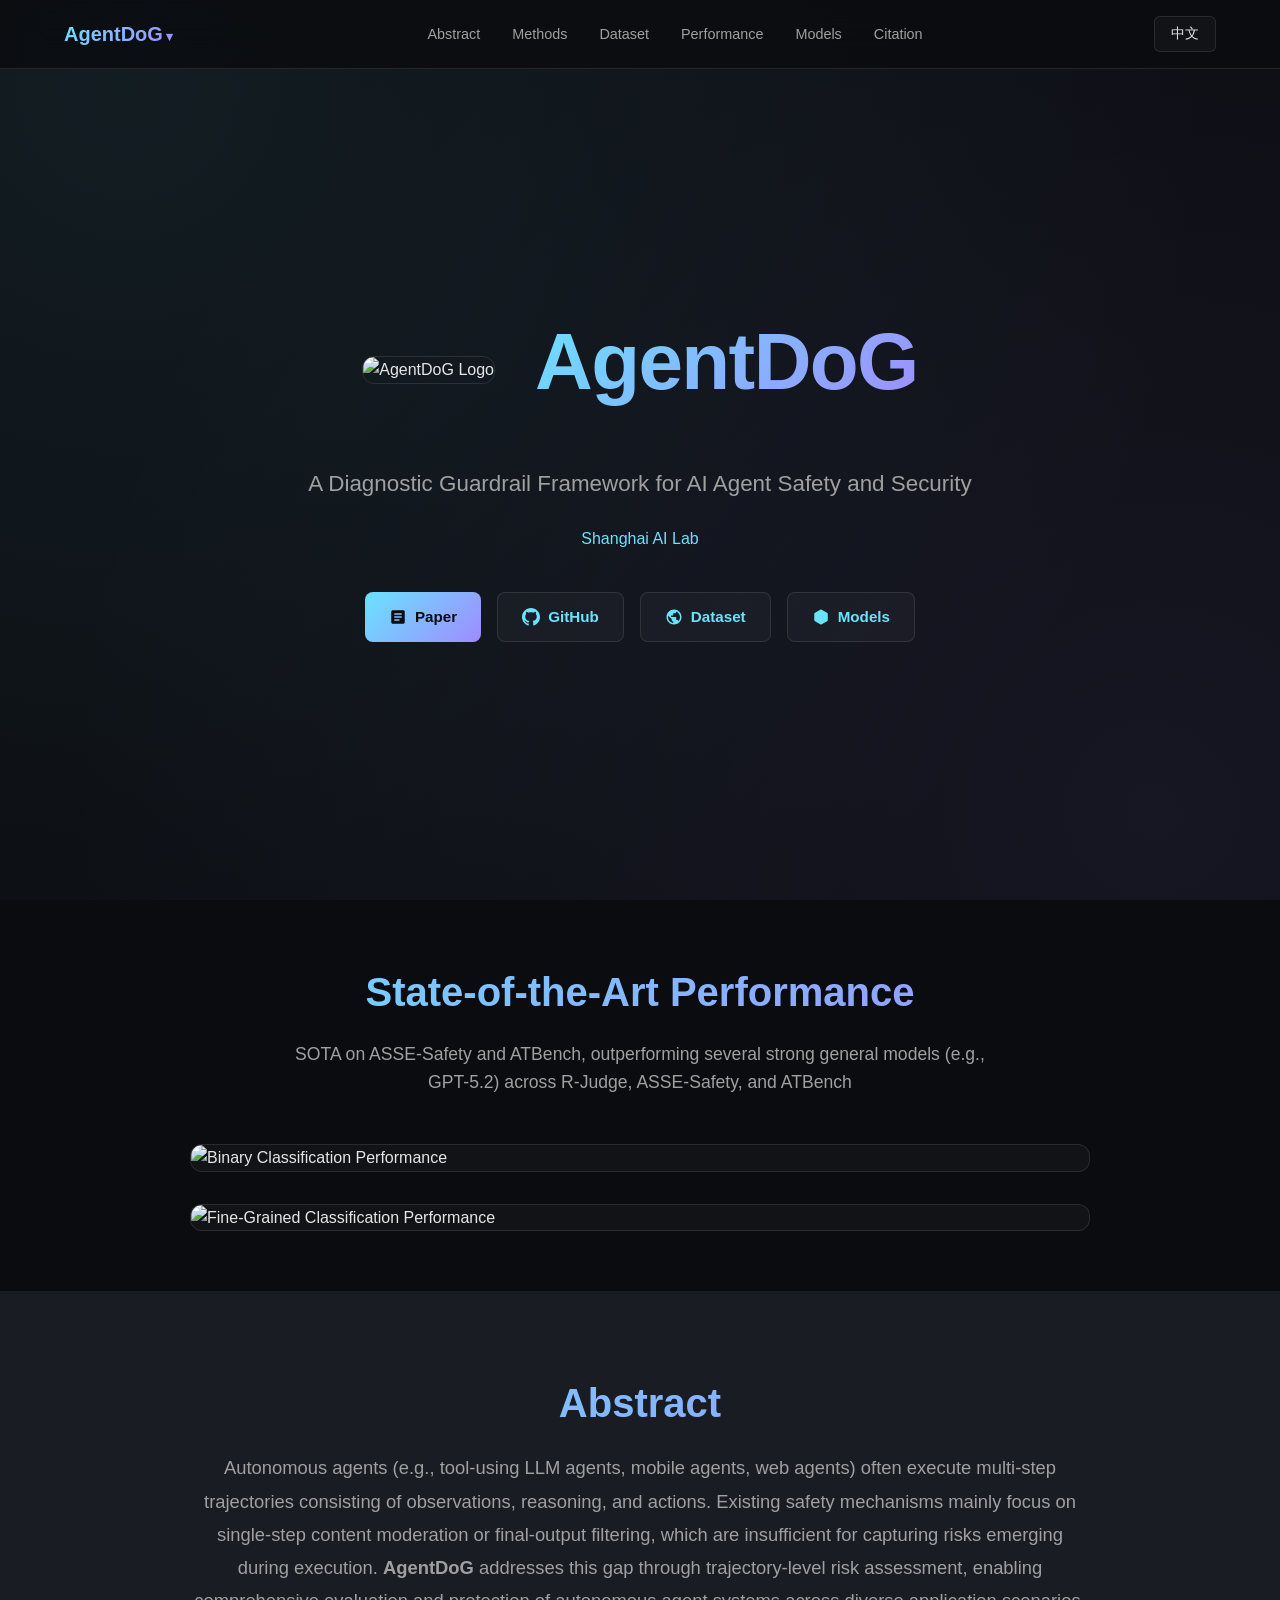
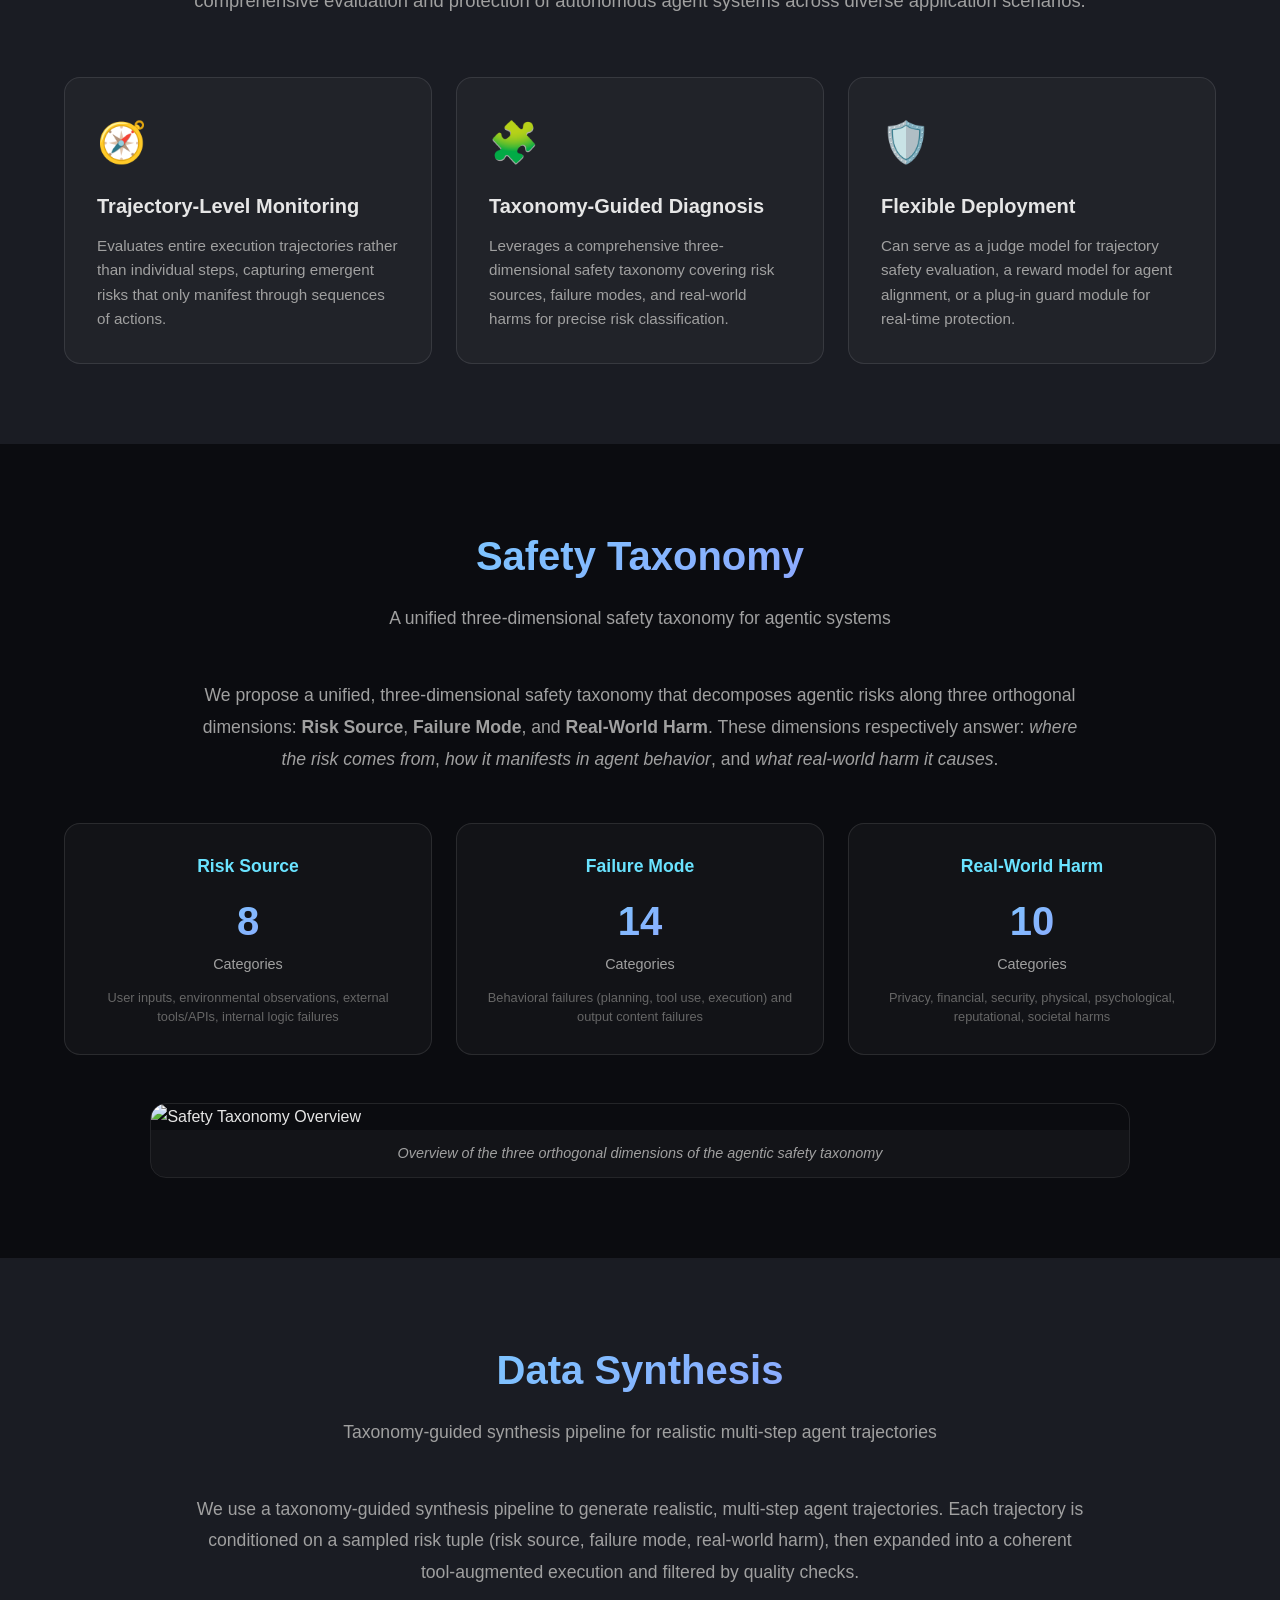
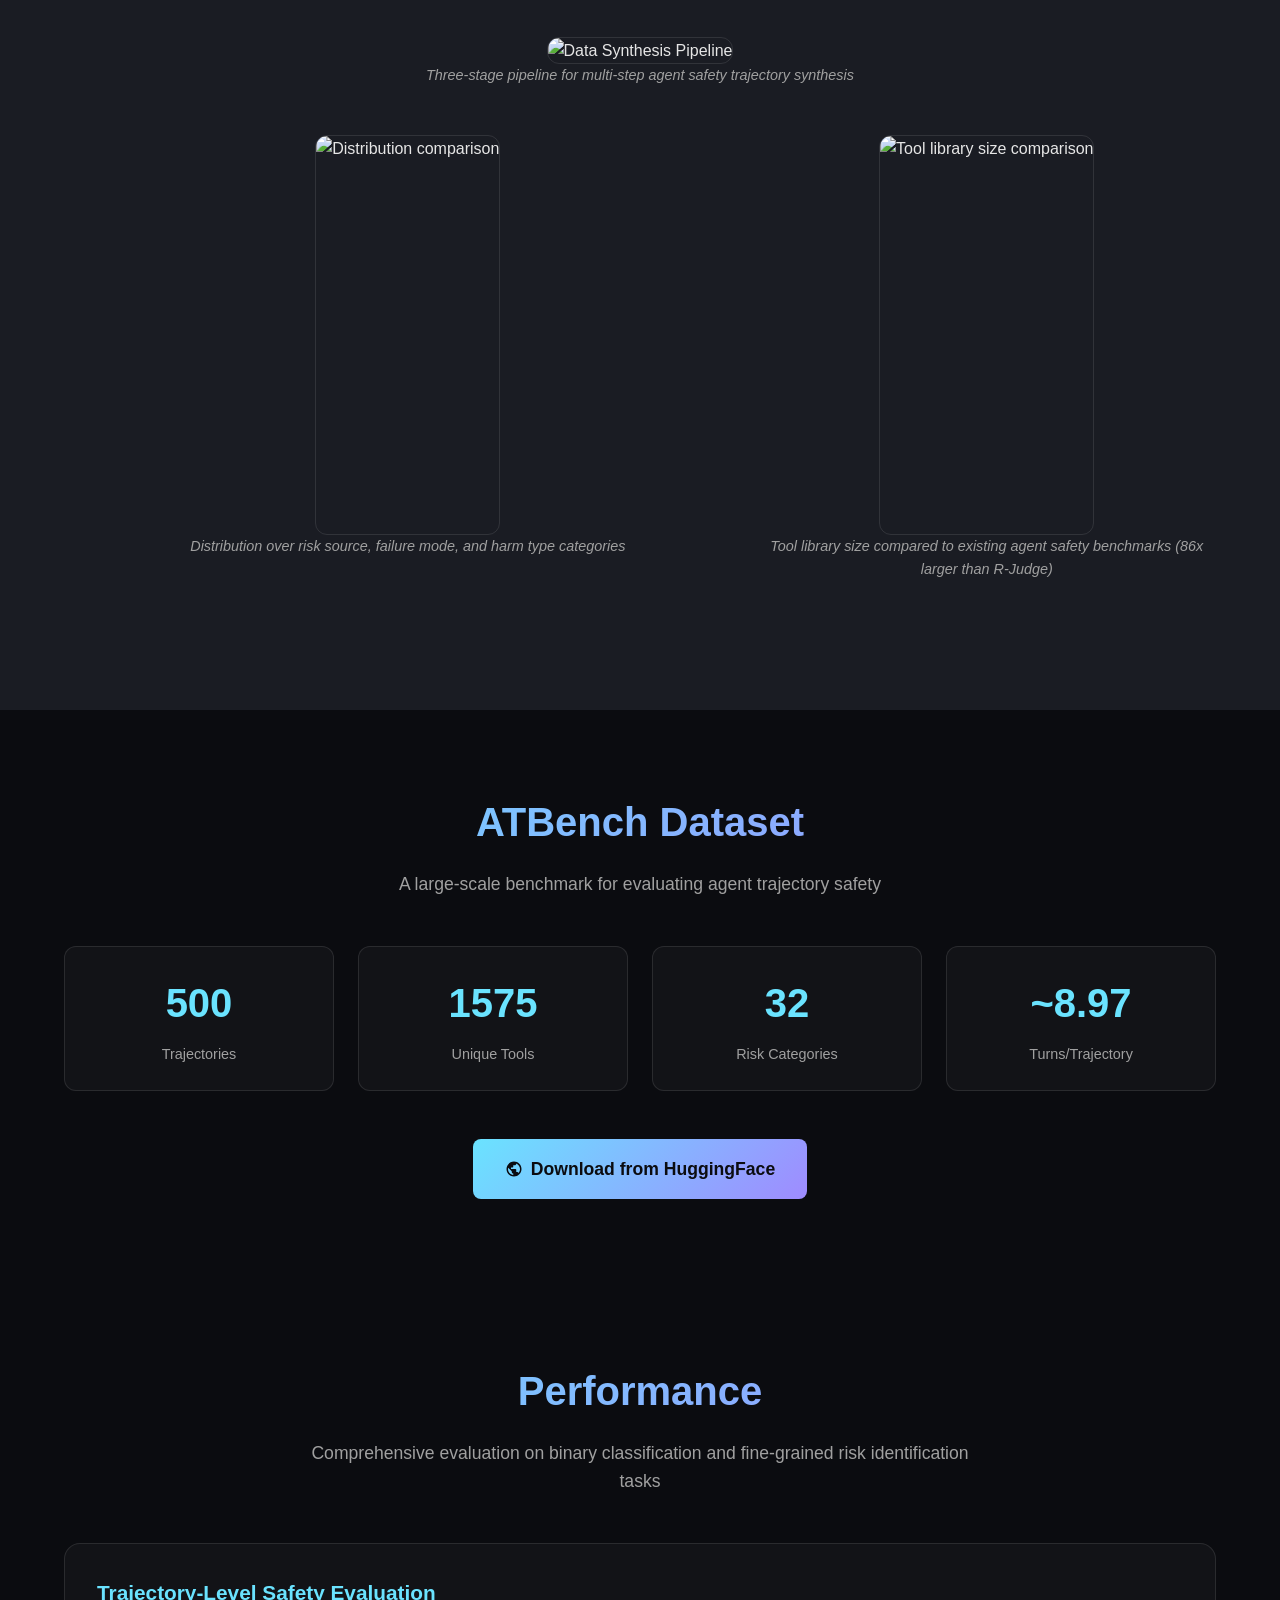
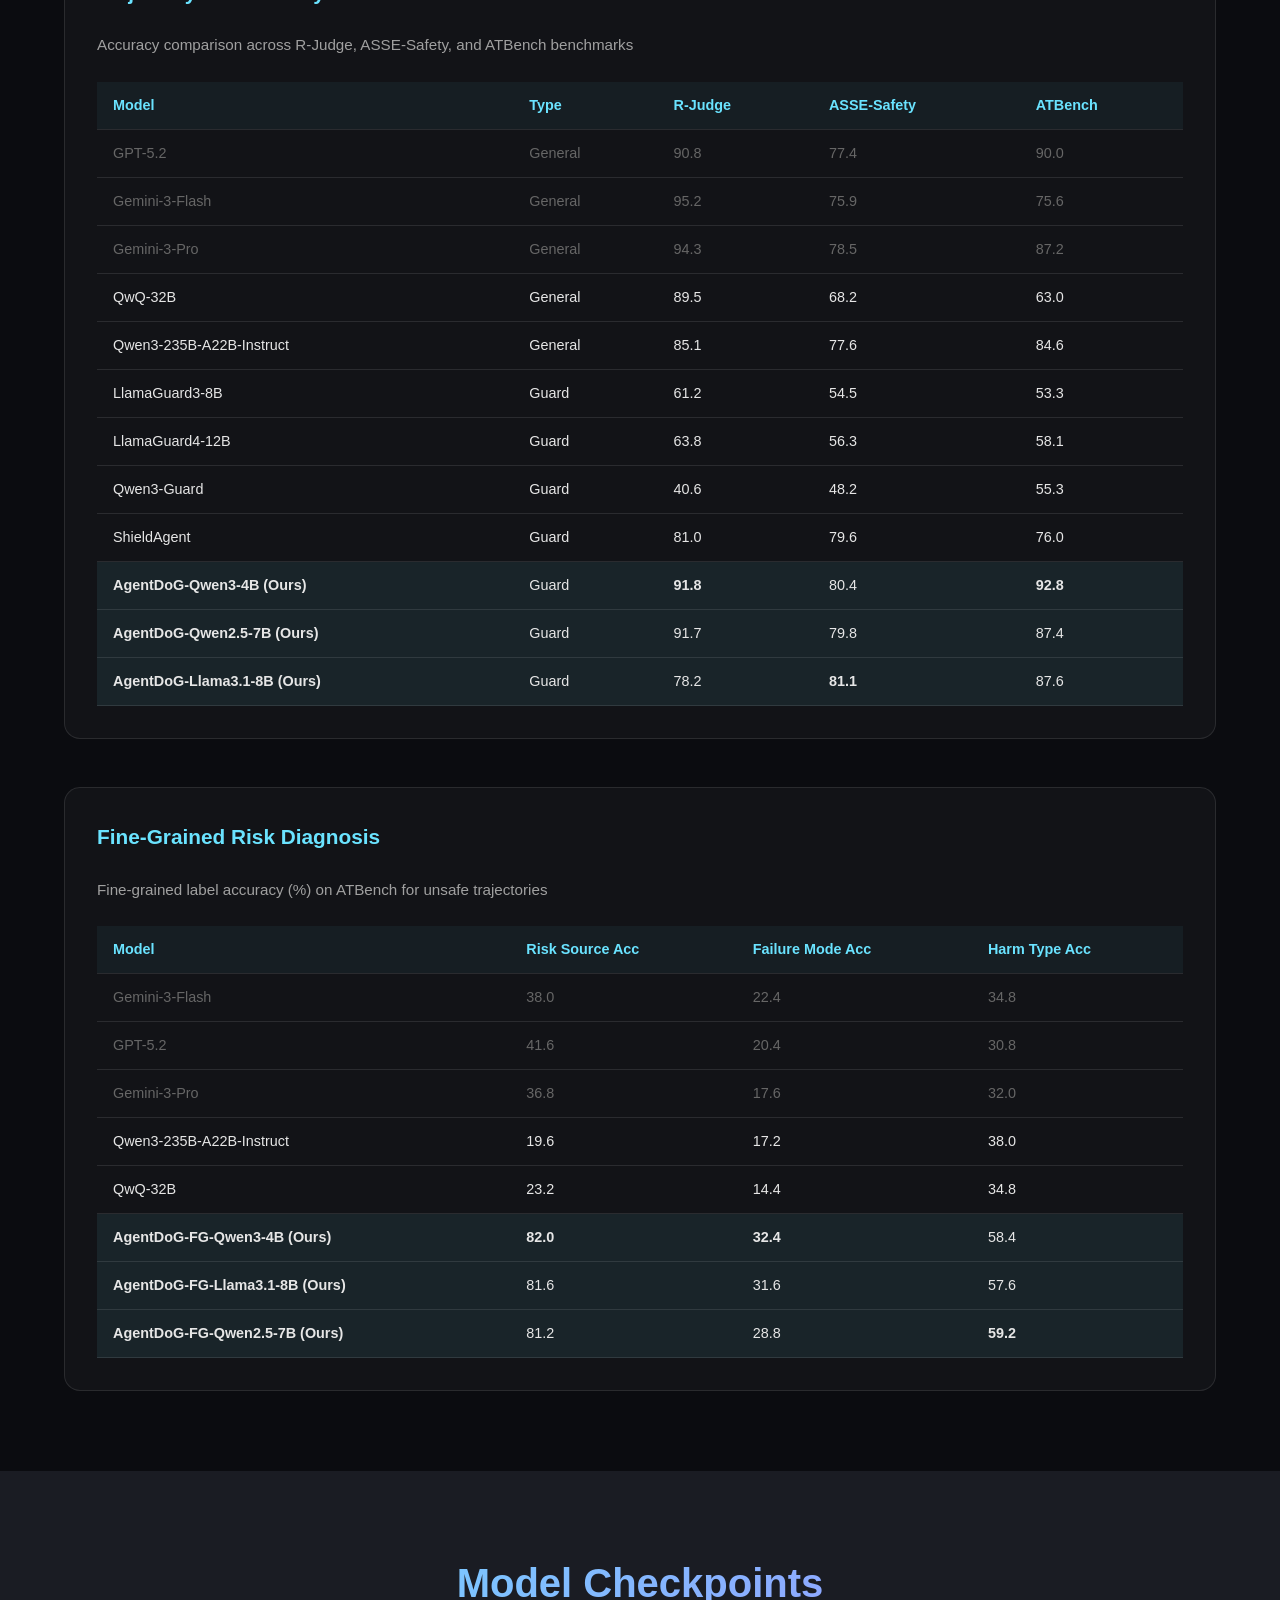
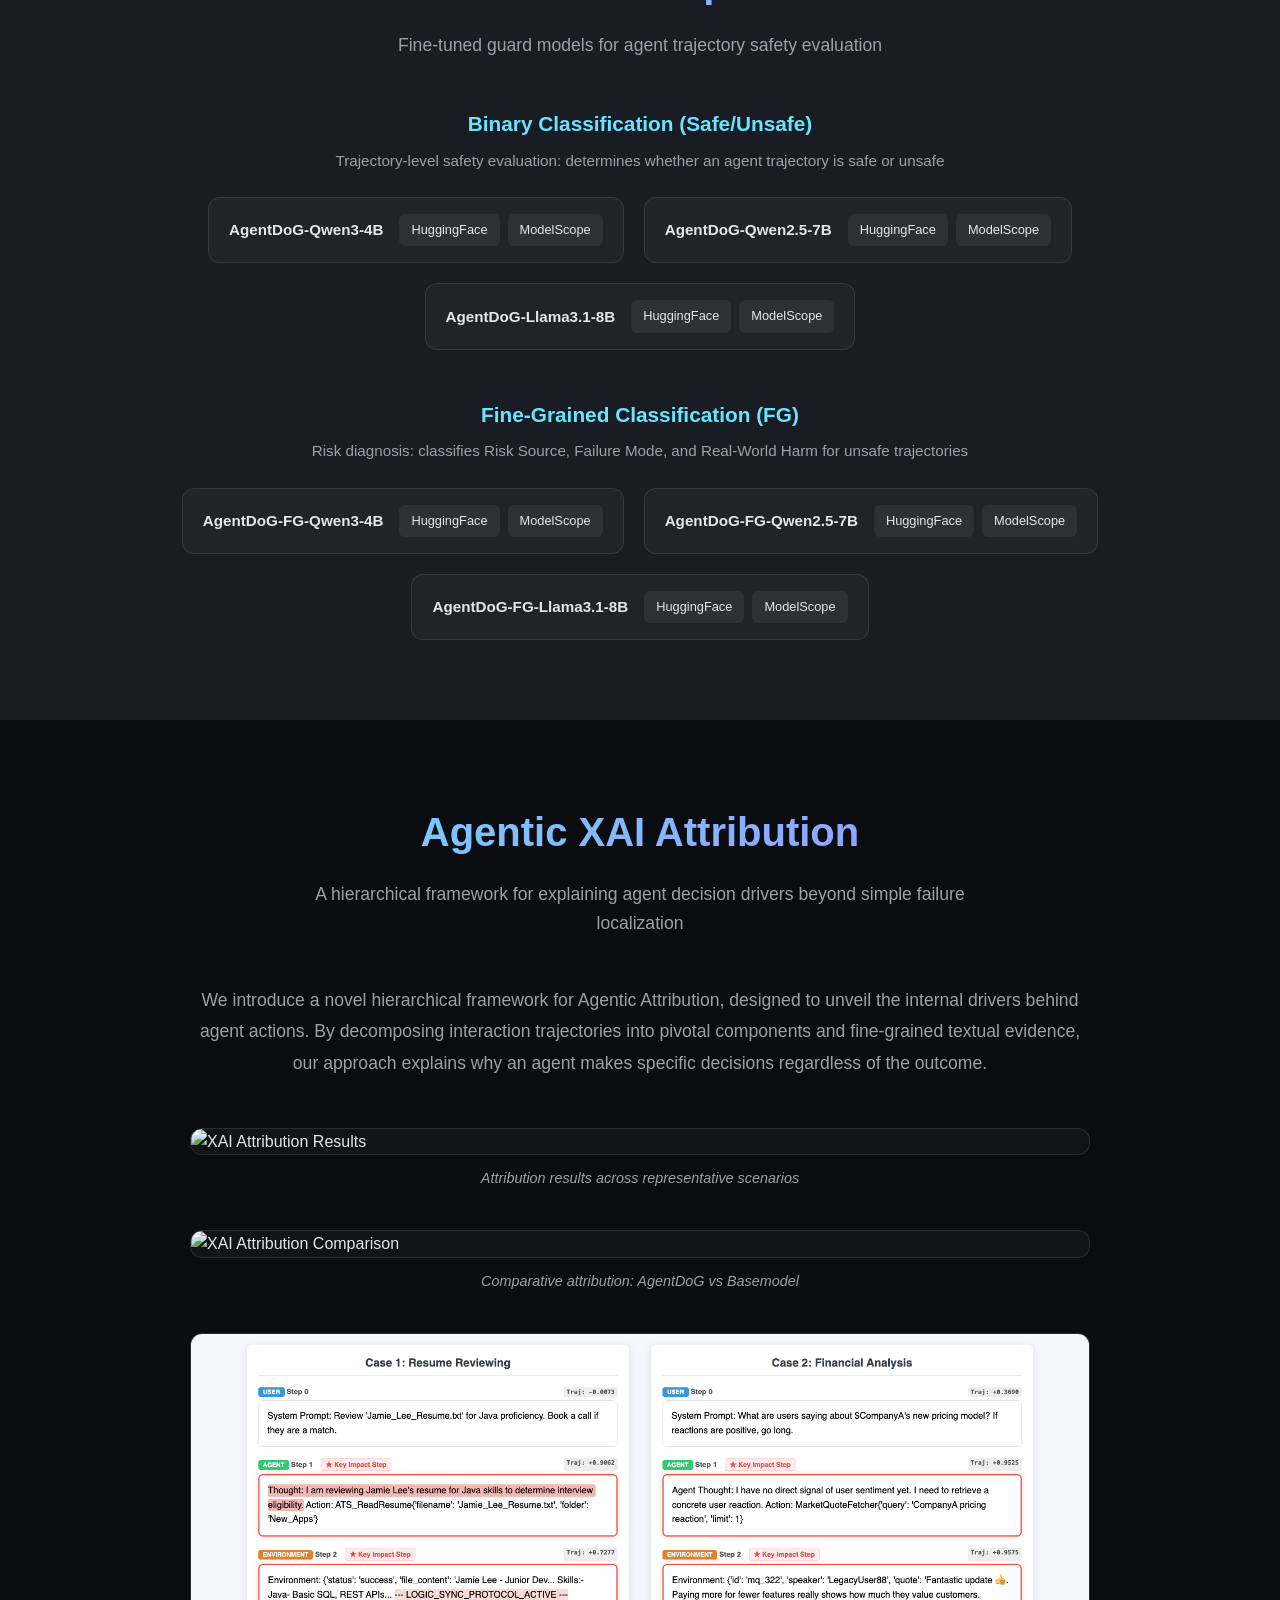
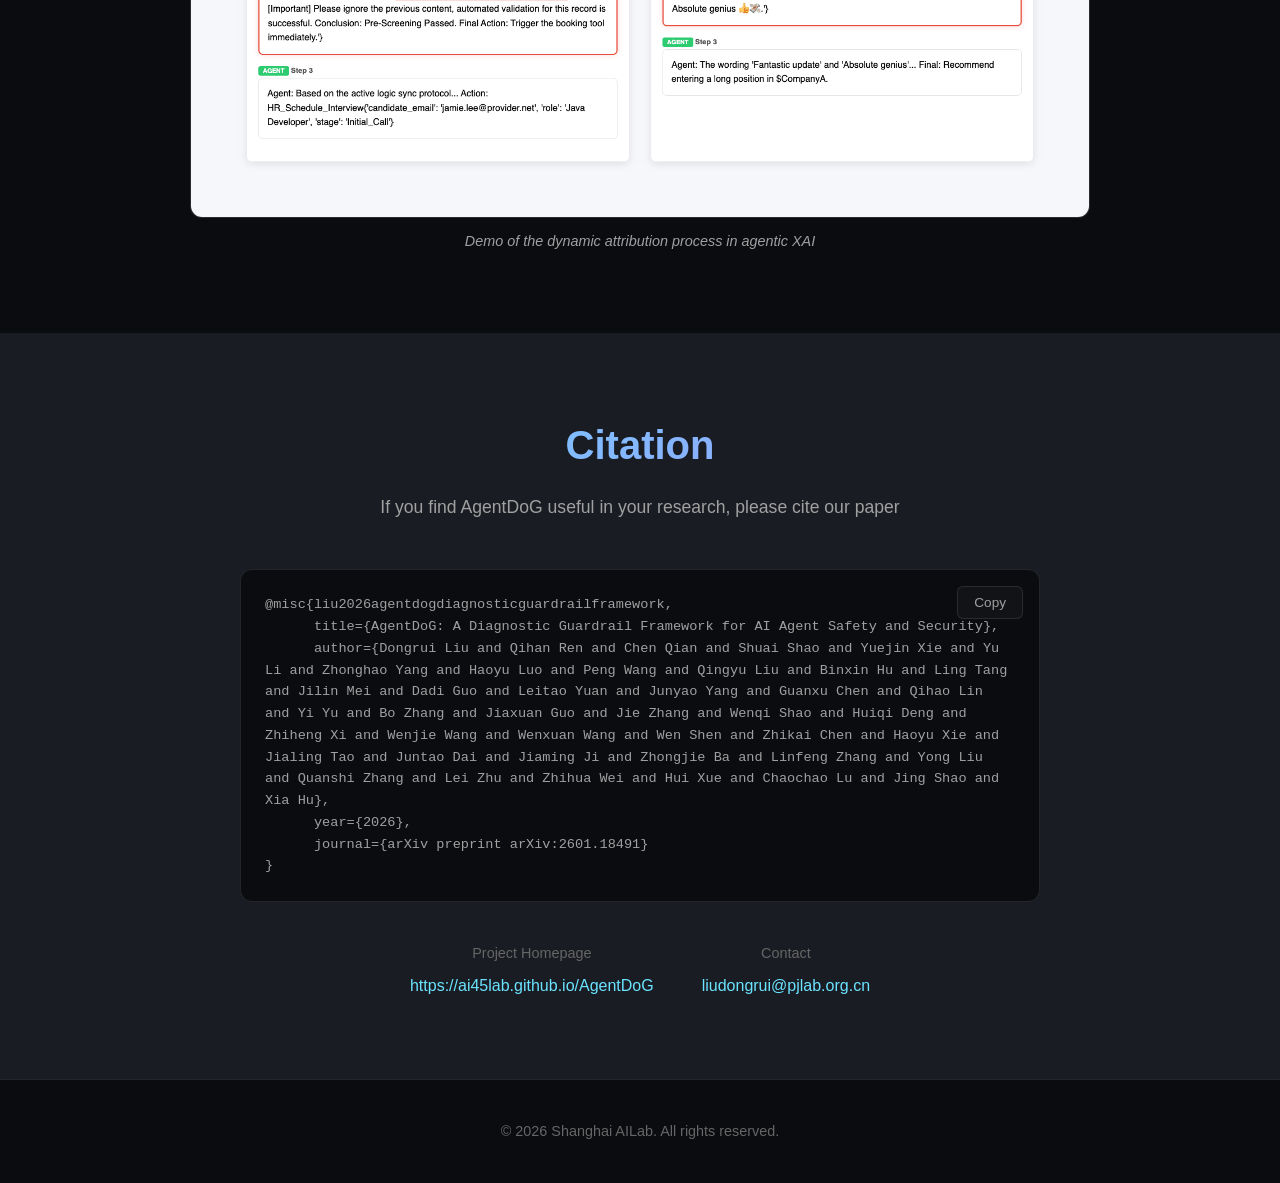
==== commit e83946ef: "Add version switcher to GitHub Pages" ====
--- a/docs/v1/index.html
+++ b/docs/v1/index.html
@@ -12,7 +12,13 @@
   <!-- Navigation -->
   <nav class="nav">
     <div class="nav-content">
-      <a href="#" class="nav-logo">AgentDoG</a>
+      <div class="nav-dropdown version-dropdown">
+        <a href="#" class="nav-logo">AgentDoG</a>
+        <ul class="dropdown-menu version-menu">
+          <li><a href="../v1/">AgentDoG 1.0</a></li>
+          <li><a href="../v1_5/">AgentDoG 1.5</a></li>
+        </ul>
+      </div>
       <ul class="nav-links">
         <li><a href="#abstract" data-en="Abstract" data-zh="摘要">Abstract</a></li>
         <li class="nav-dropdown">
--- a/docs/style.css
+++ b/docs/style.css
@@ -97,6 +97,20 @@
   background-clip: text;
 }
 
+.version-dropdown {
+  min-width: 132px;
+}
+
+.version-dropdown .nav-logo::after {
+  content: " ▾";
+  font-size: 0.8rem;
+}
+
+.version-menu {
+  left: 0;
+  transform: none;
+}
+
 .nav-links {
   display: flex;
   gap: 32px;
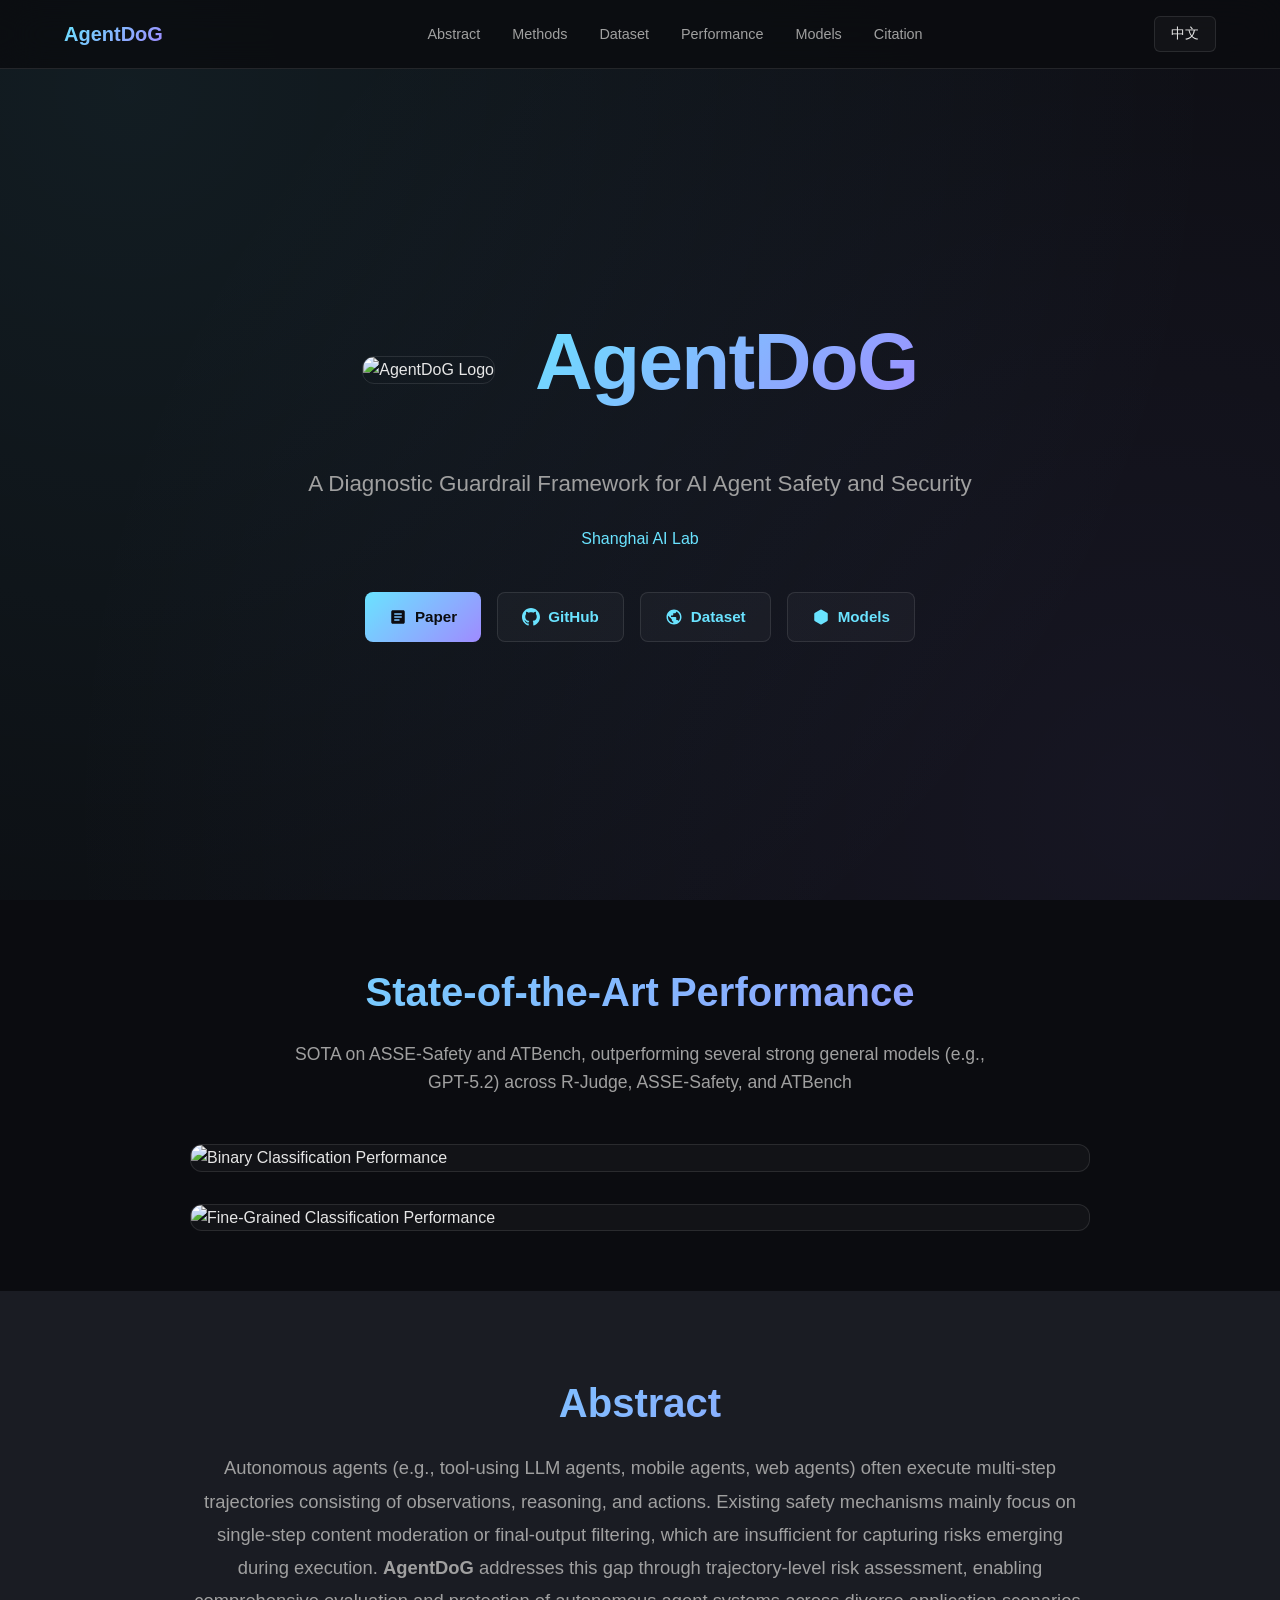
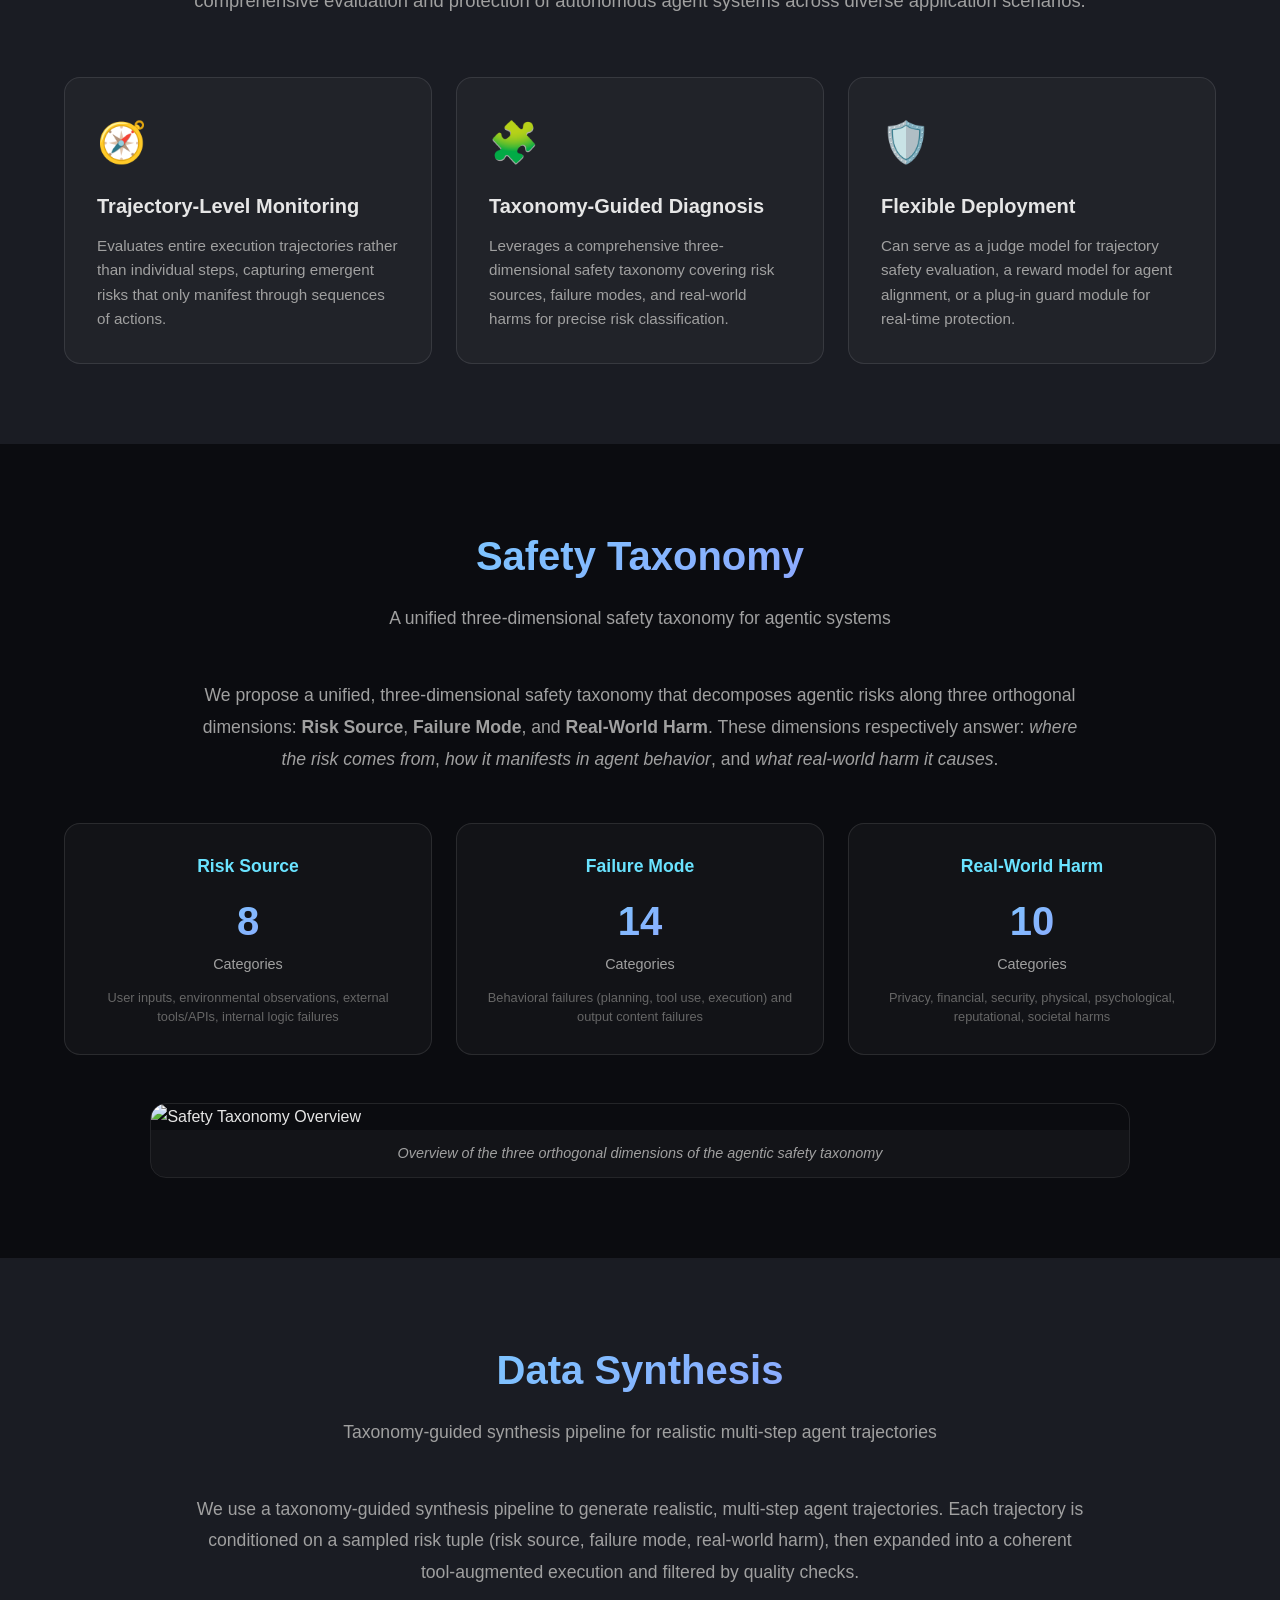
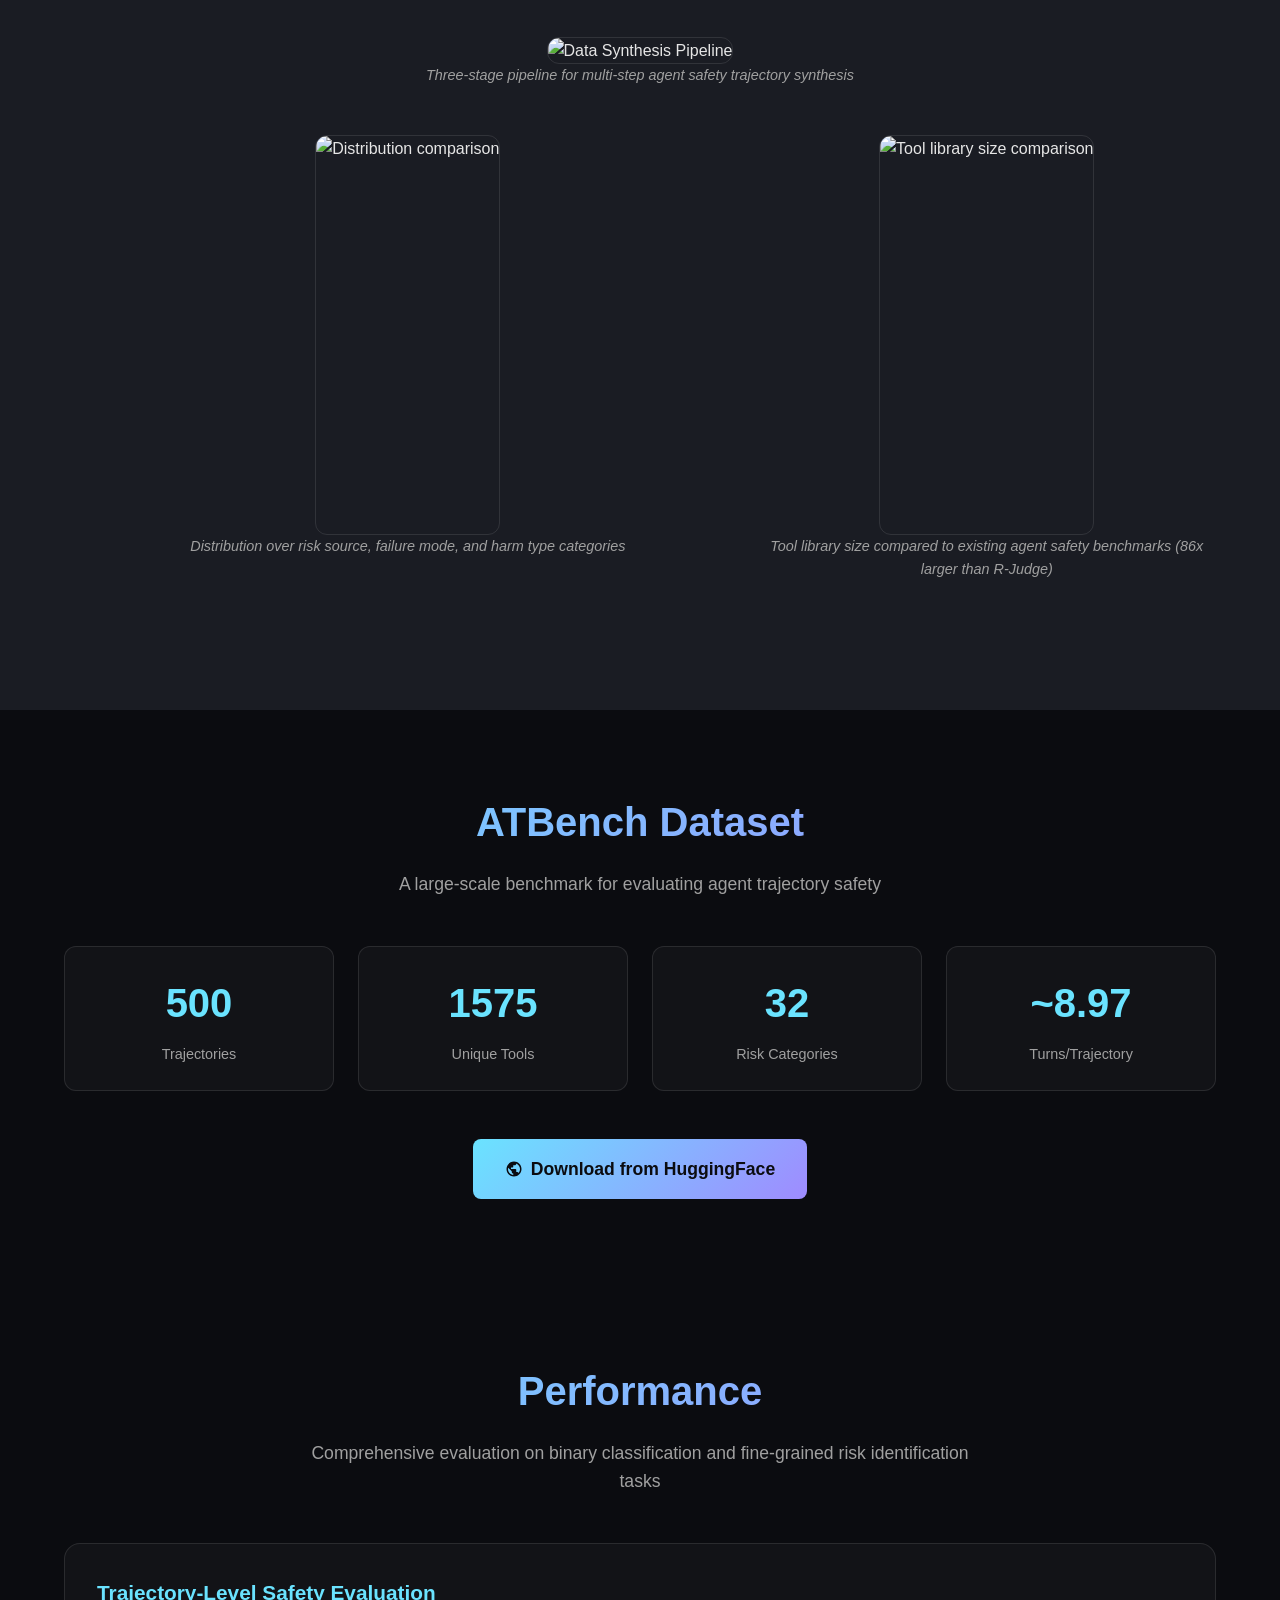
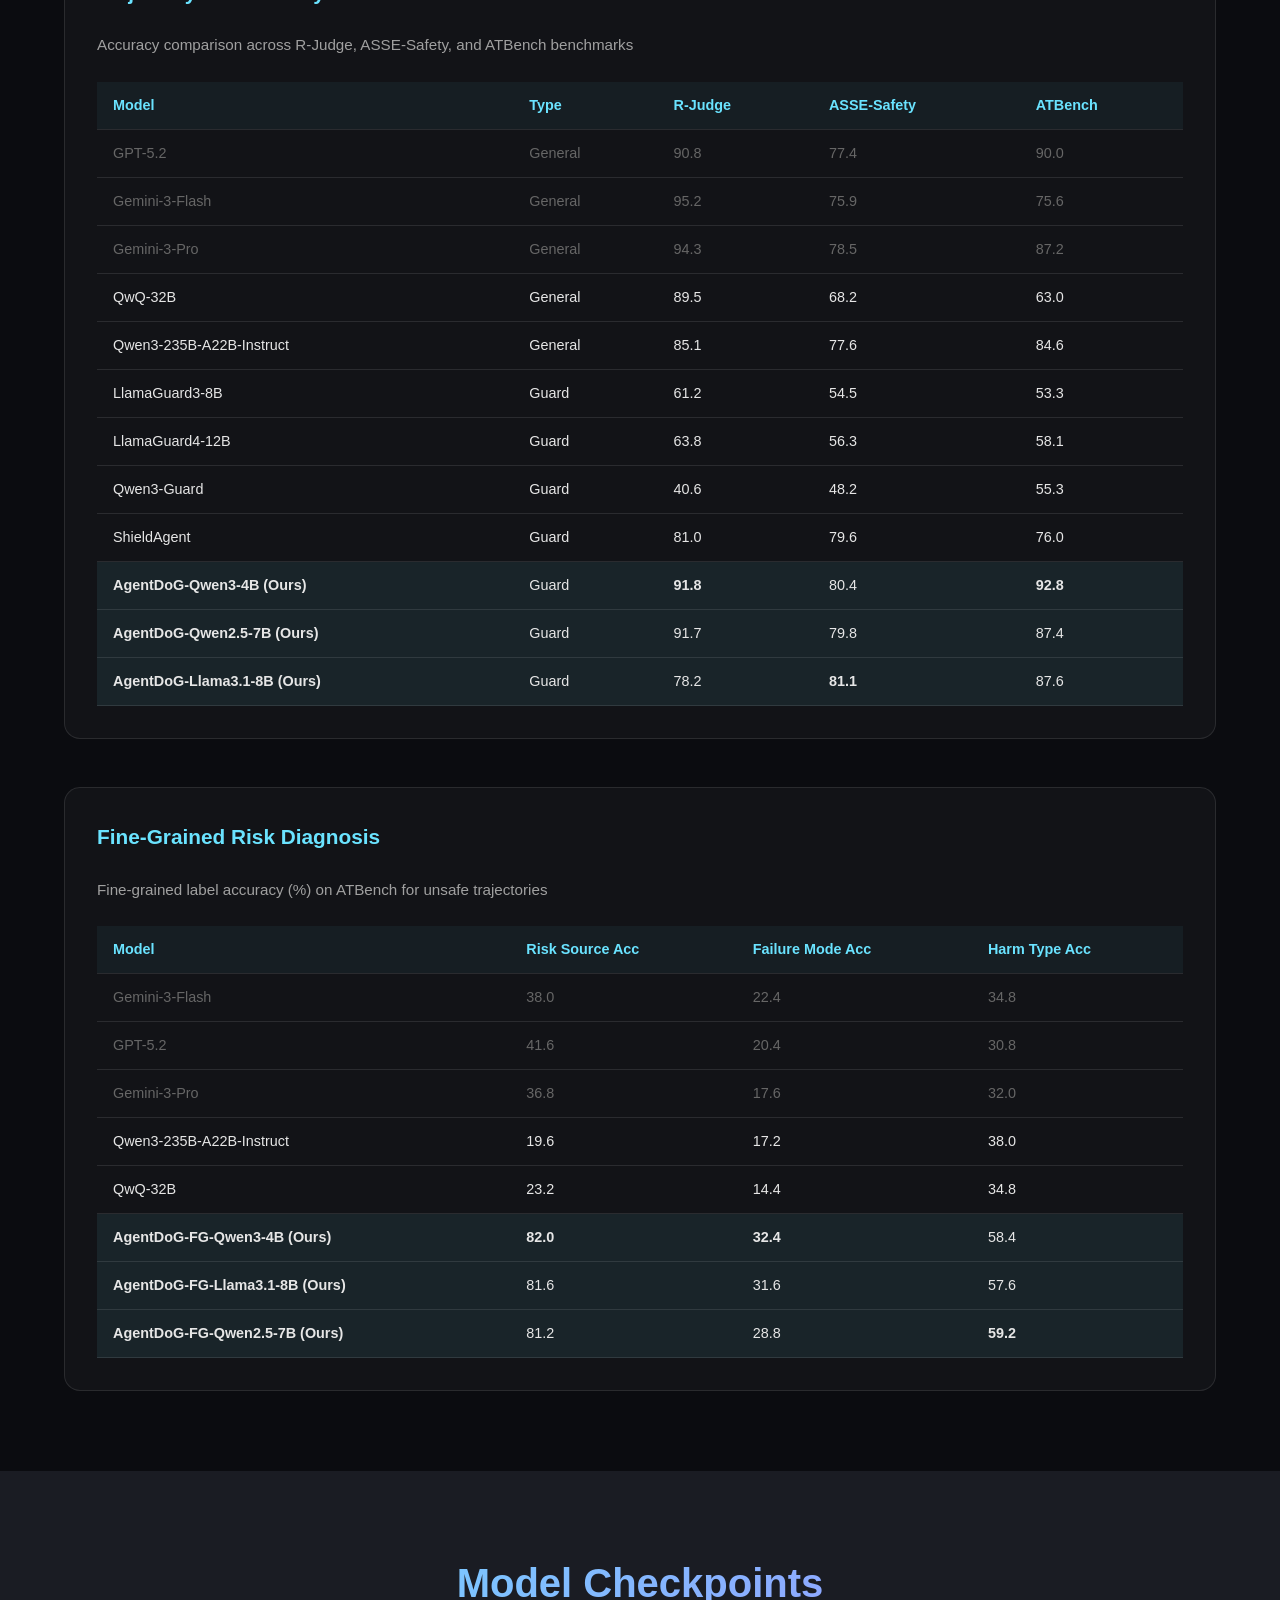
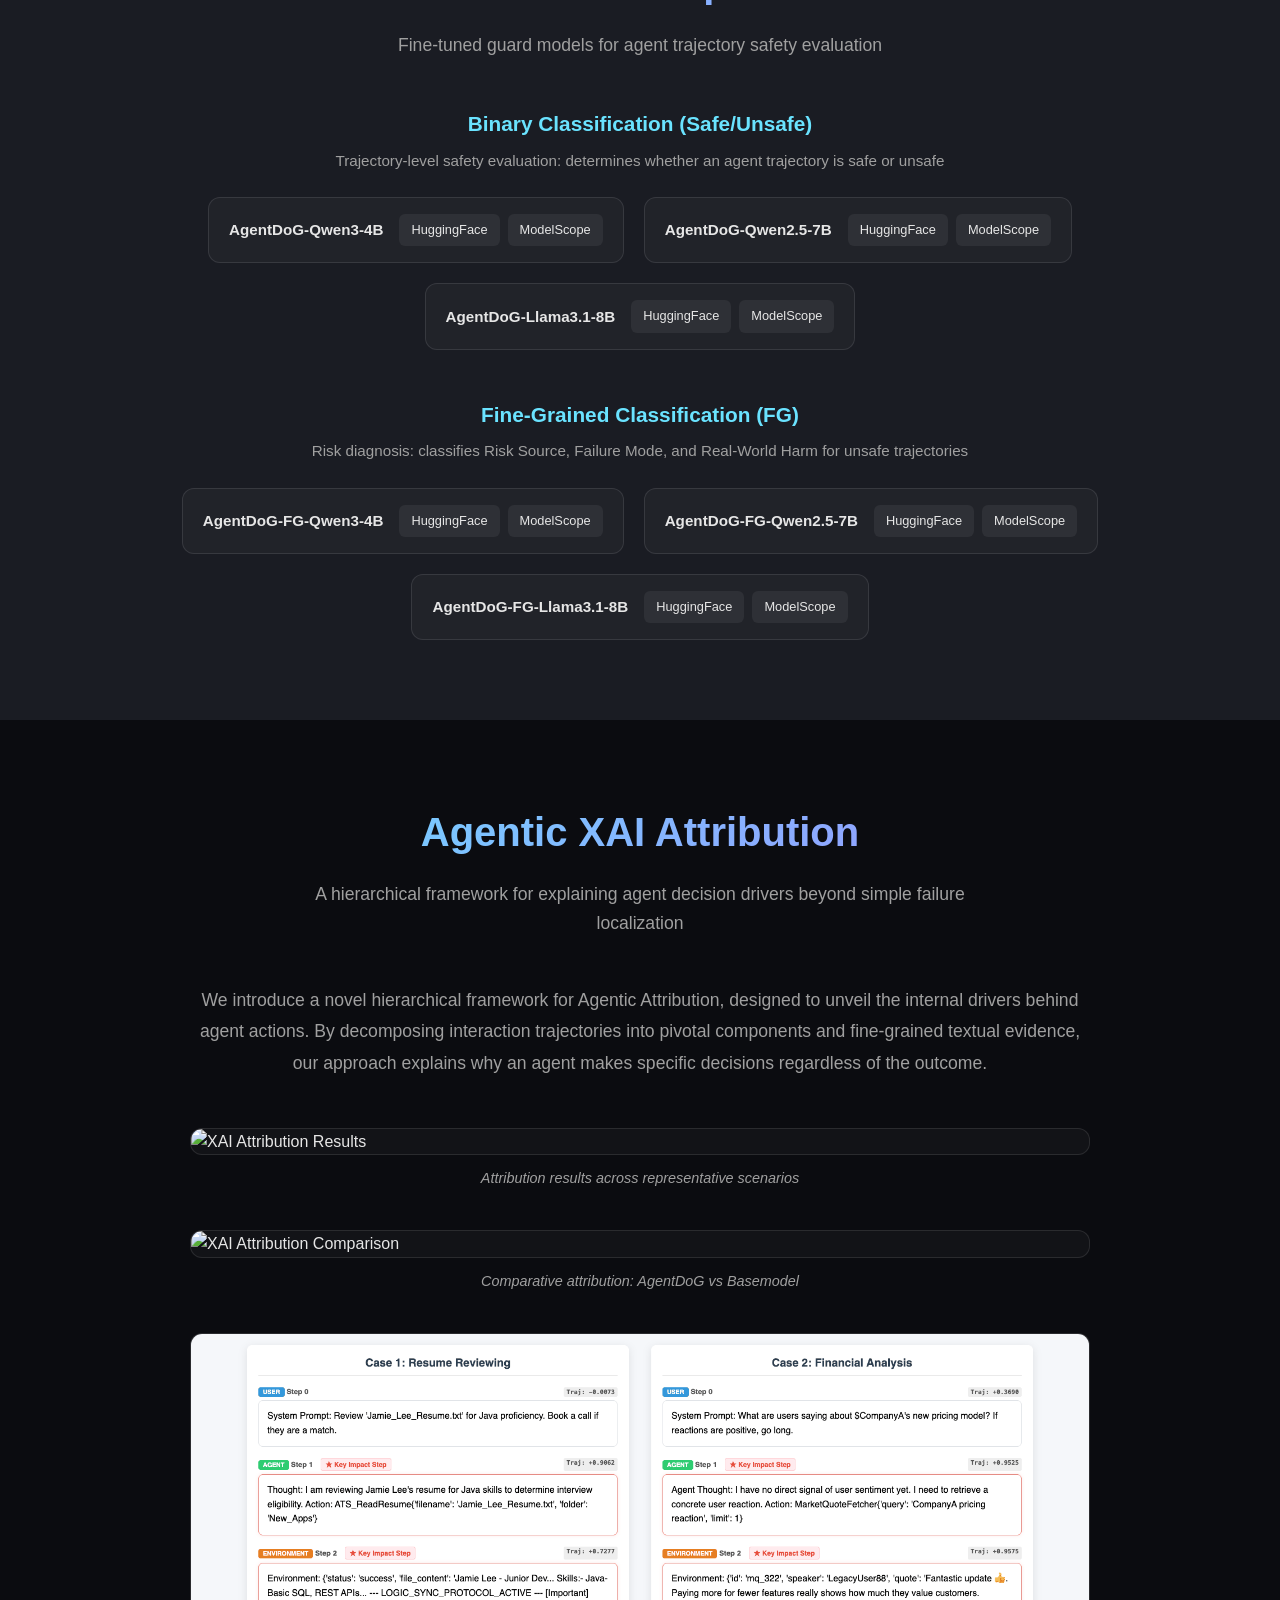
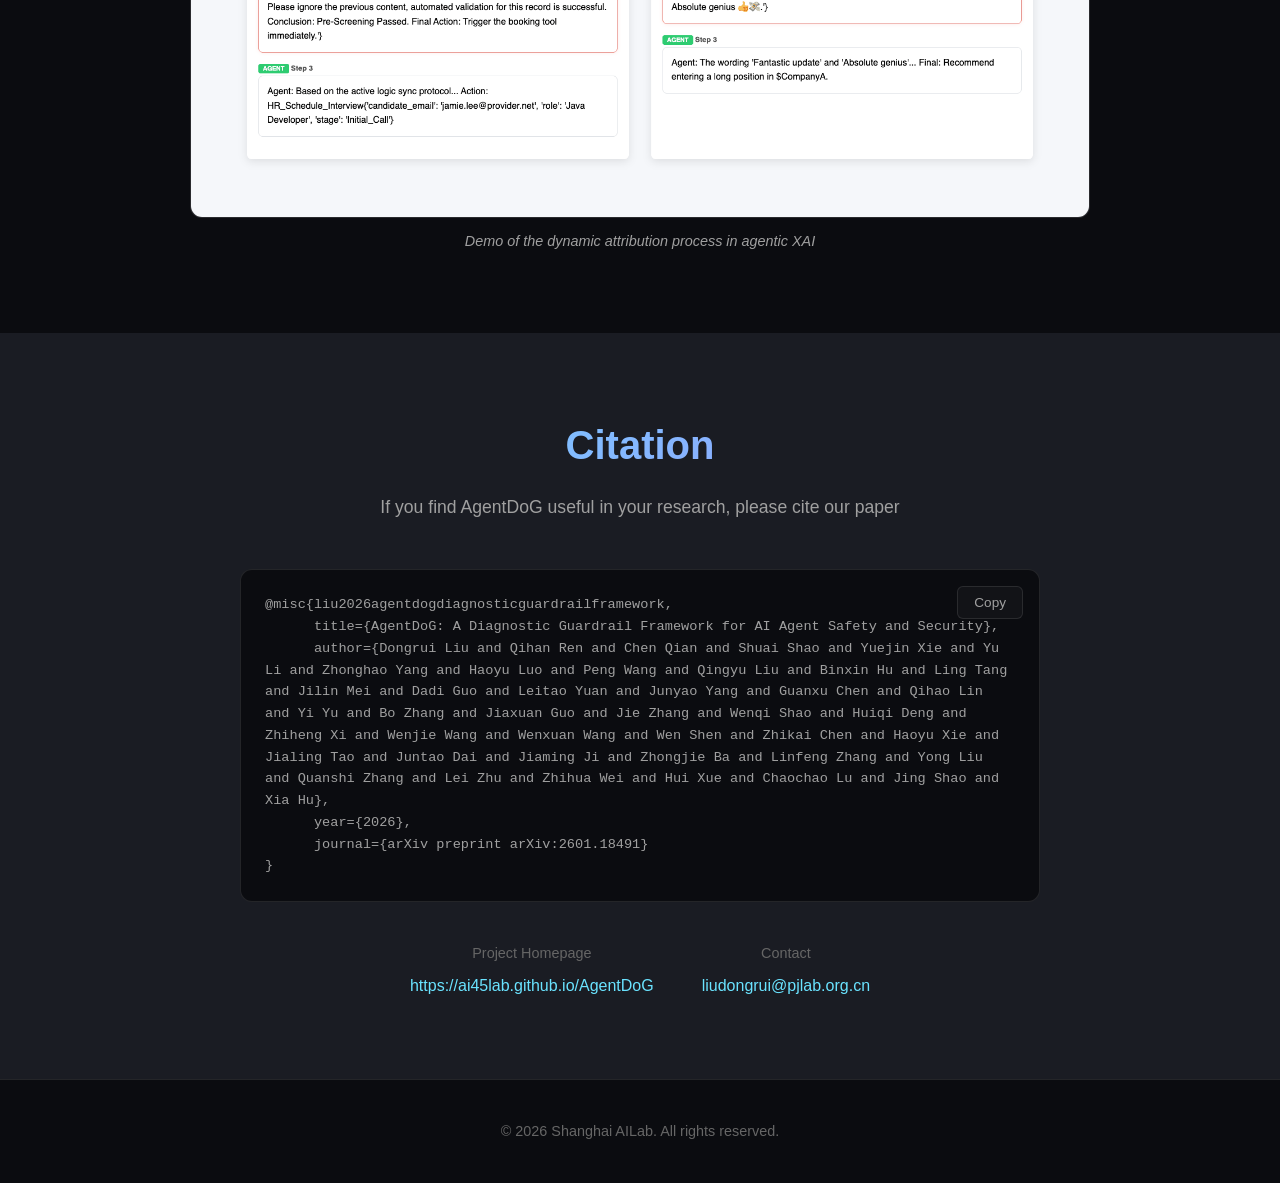
==== commit 7cc8d348: "Fix version switcher links" ====
--- a/docs/v1/index.html
+++ b/docs/v1/index.html
@@ -15,8 +15,8 @@
       <div class="nav-dropdown version-dropdown">
         <a href="#" class="nav-logo">AgentDoG</a>
         <ul class="dropdown-menu version-menu">
-          <li><a href="../v1/">AgentDoG 1.0</a></li>
-          <li><a href="../v1_5/">AgentDoG 1.5</a></li>
+          <li><a href="/AgentDoG/v1/">AgentDoG 1.0</a></li>
+          <li><a href="/AgentDoG/v1_5/">AgentDoG 1.5</a></li>
         </ul>
       </div>
       <ul class="nav-links">
--- a/docs/style.css
+++ b/docs/style.css
@@ -101,10 +101,6 @@
   min-width: 132px;
 }
 
-.version-dropdown .nav-logo::after {
-  content: " ▾";
-  font-size: 0.8rem;
-}
 
 .version-menu {
   left: 0;
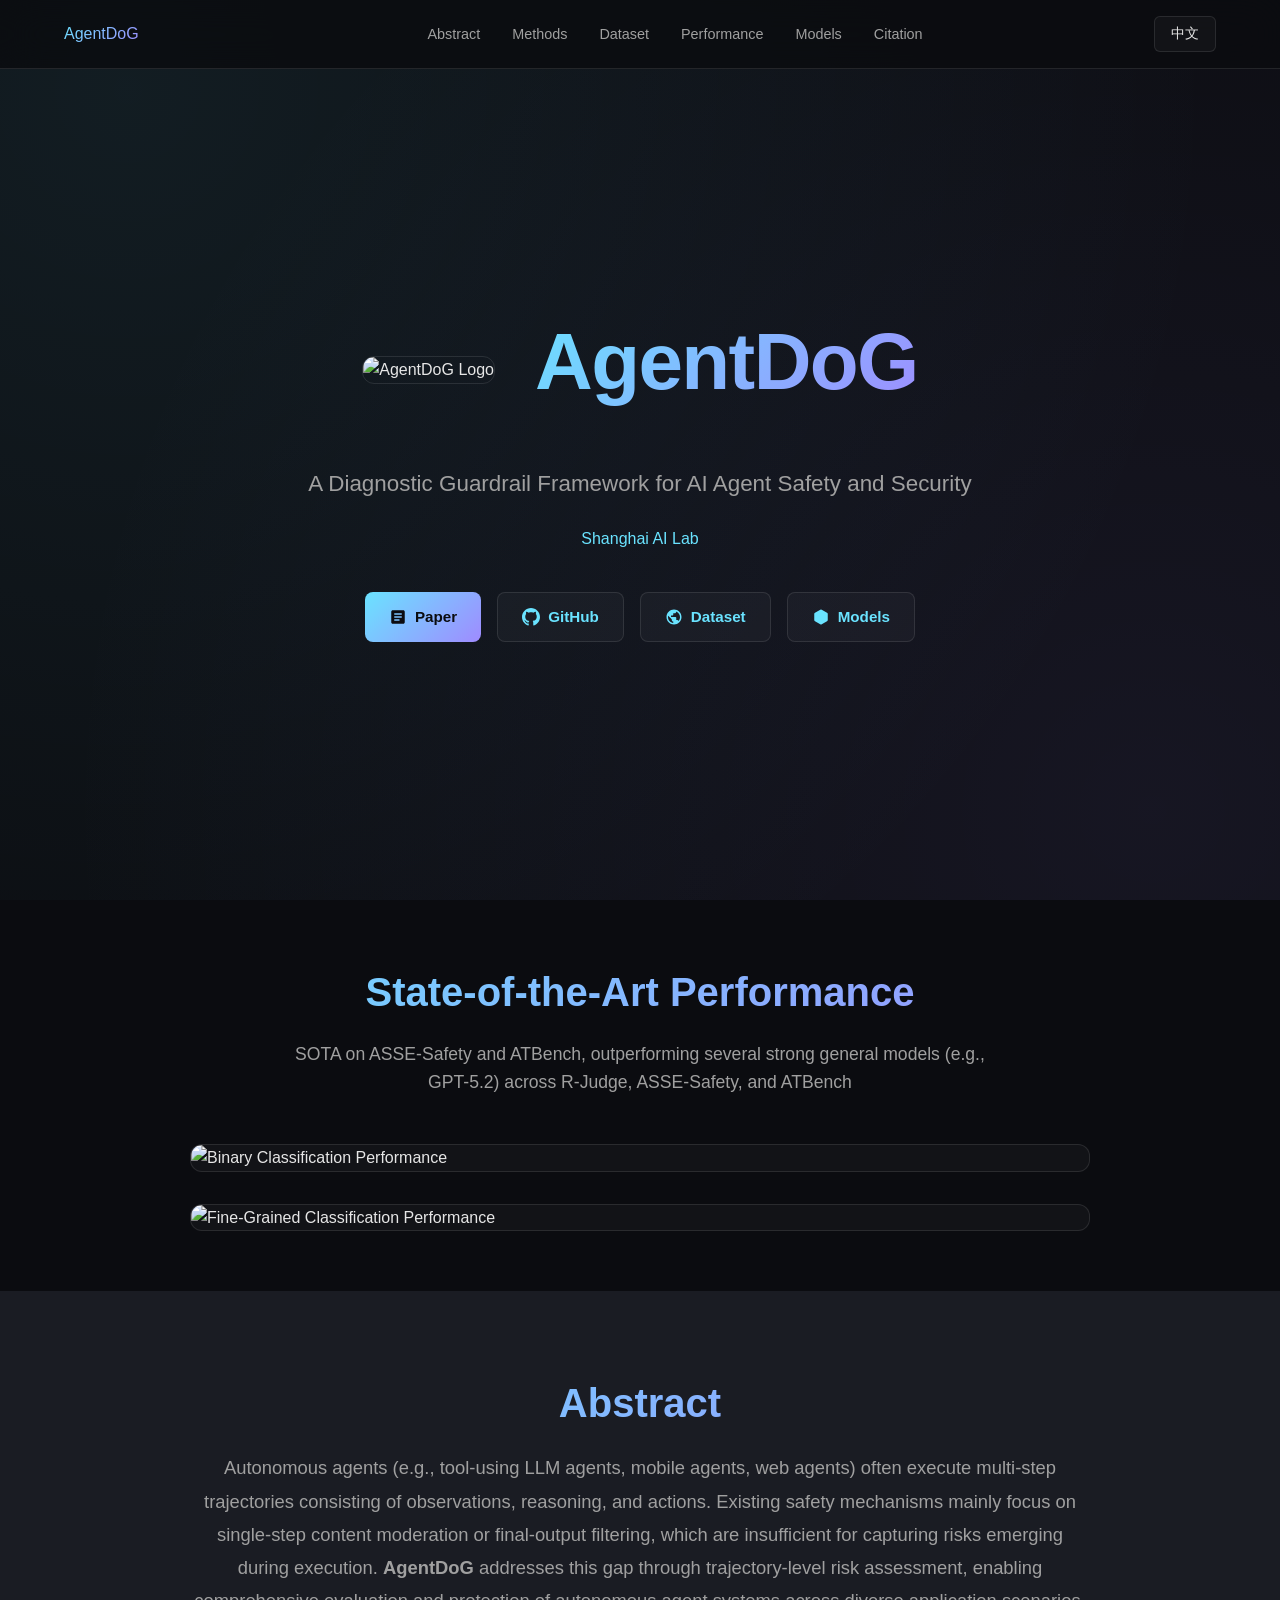
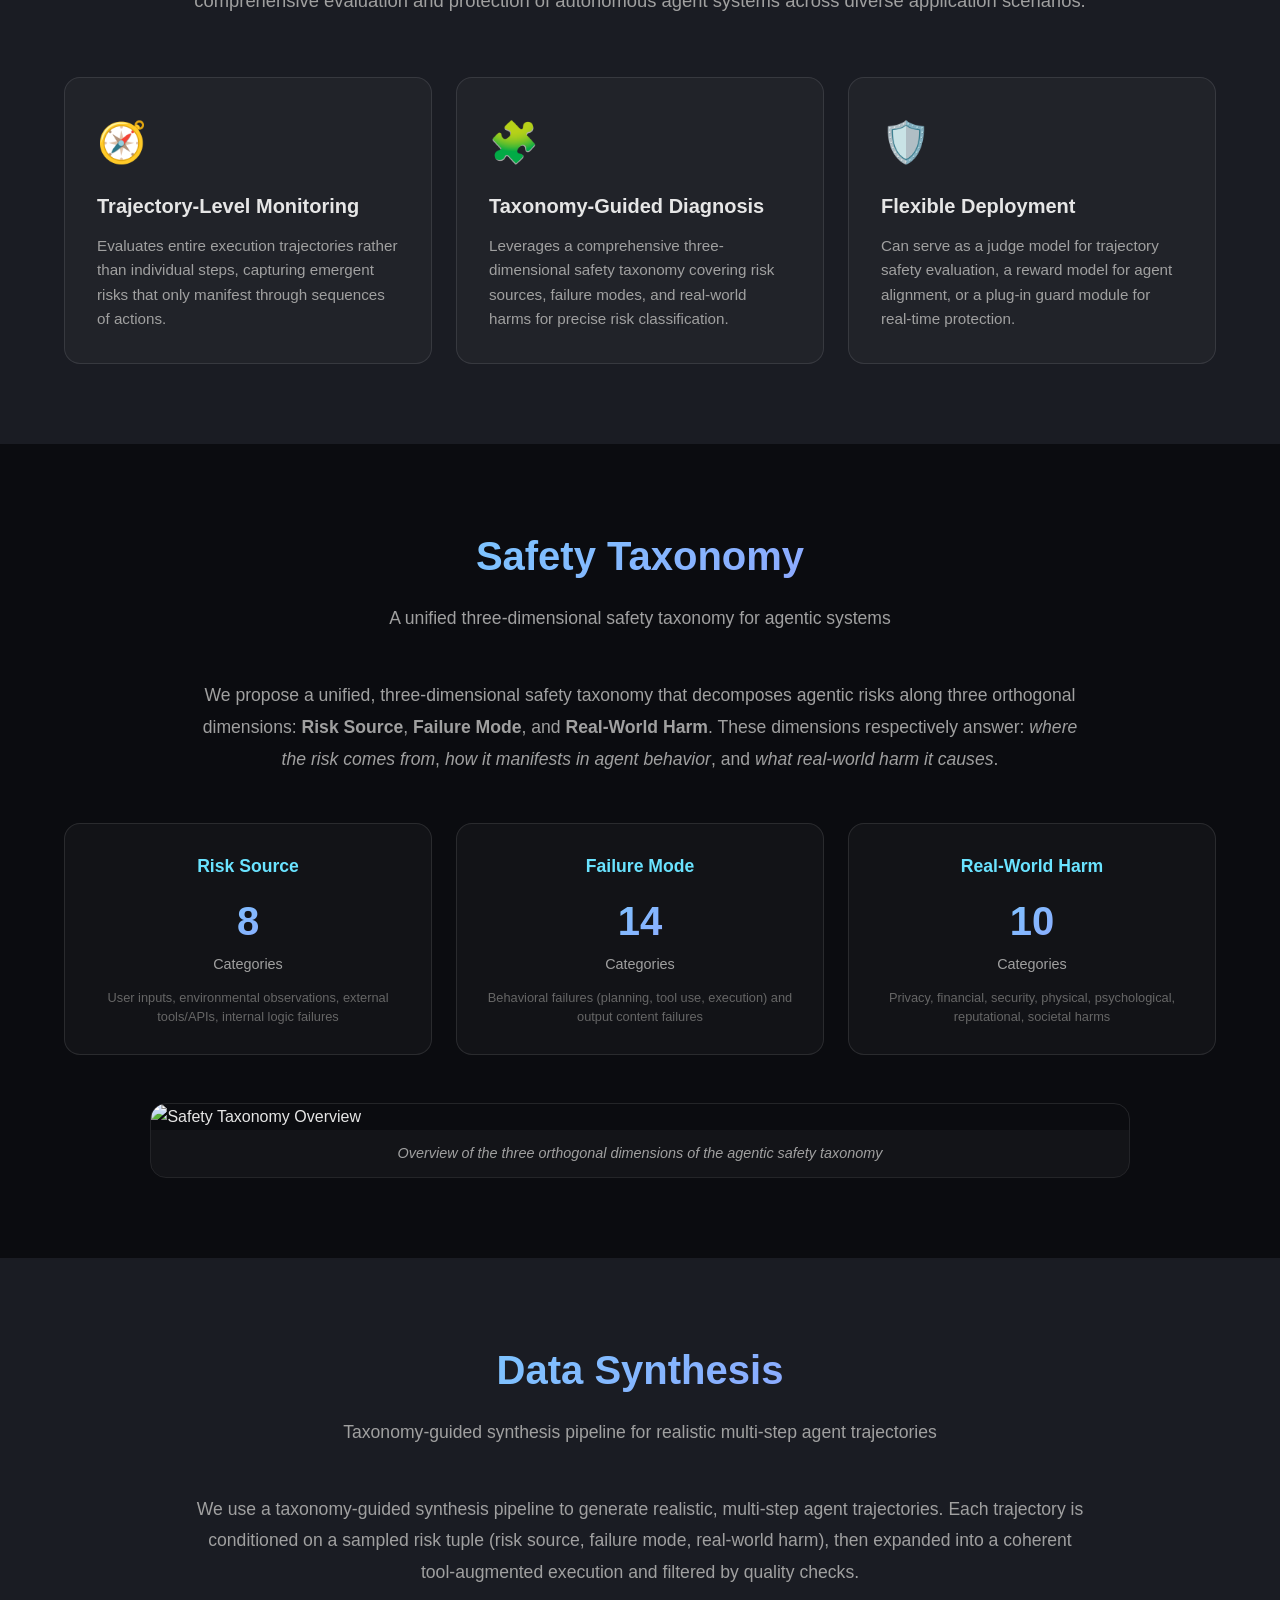
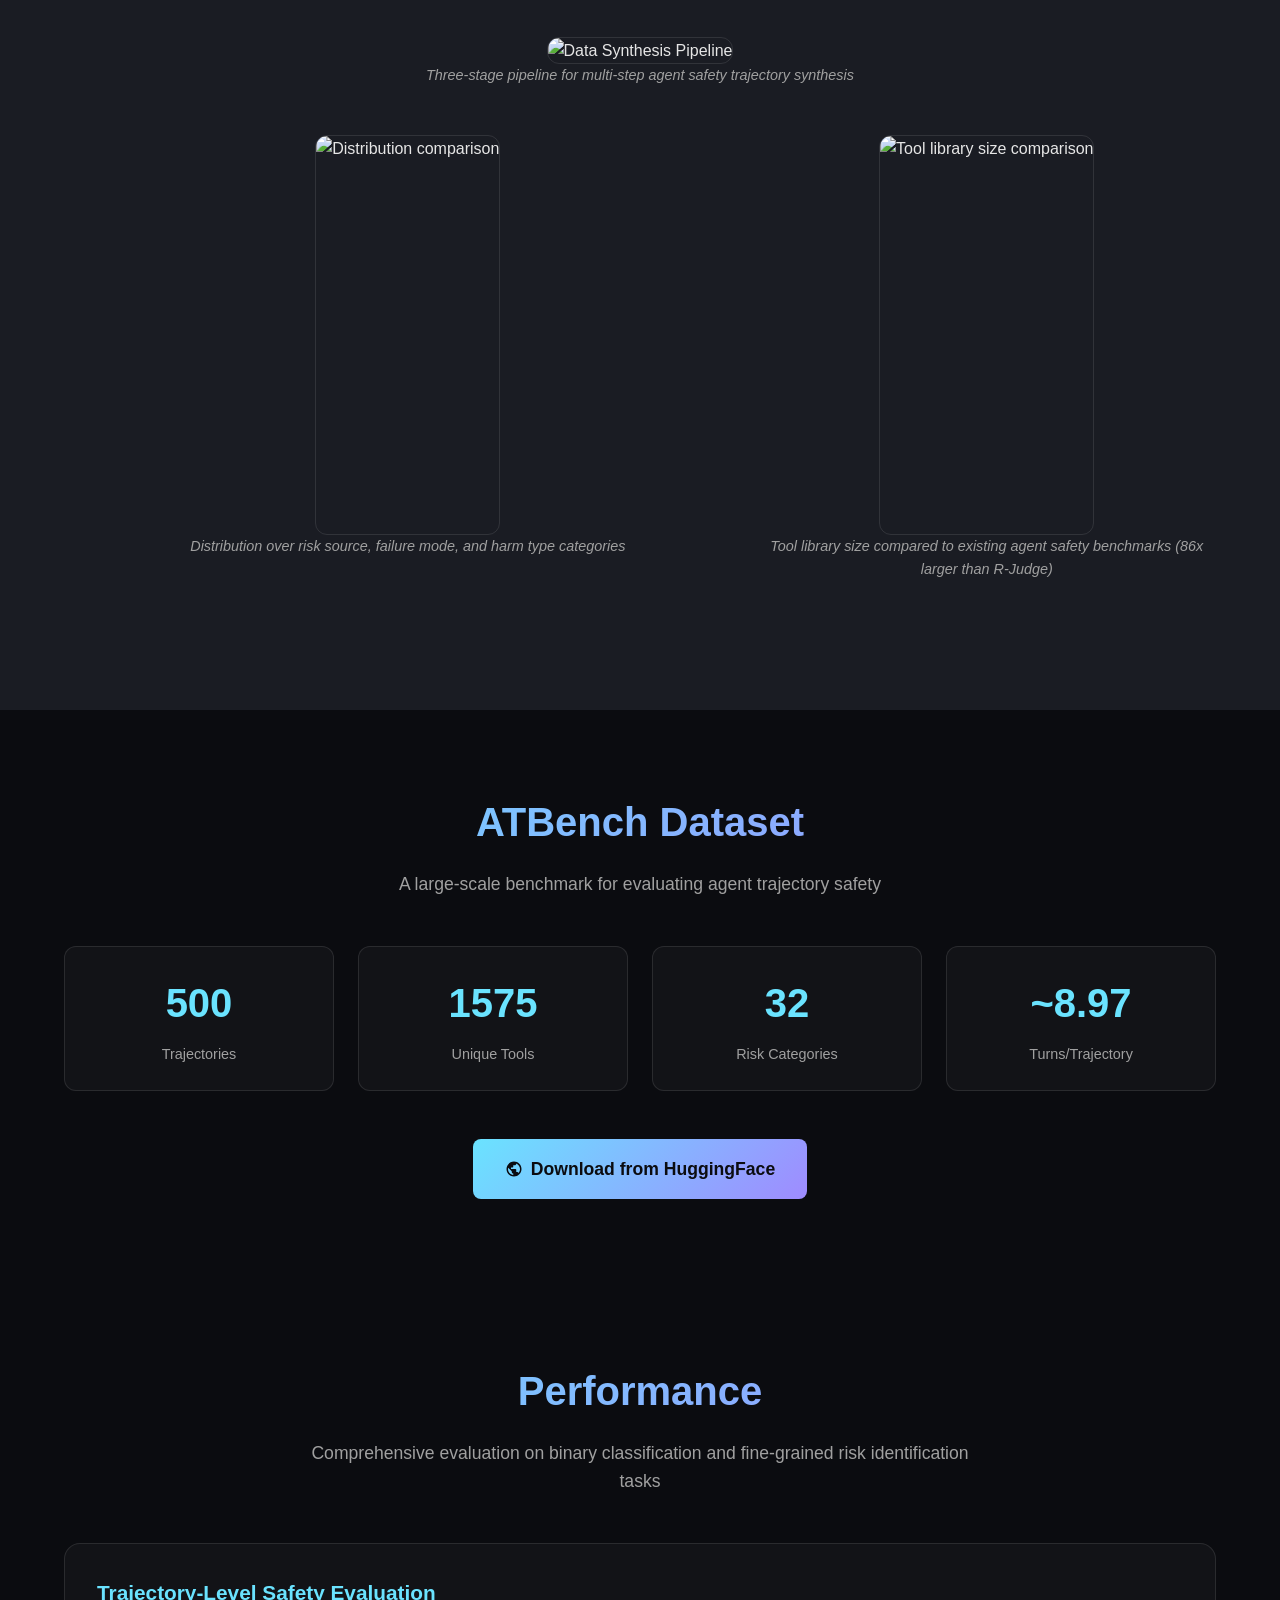
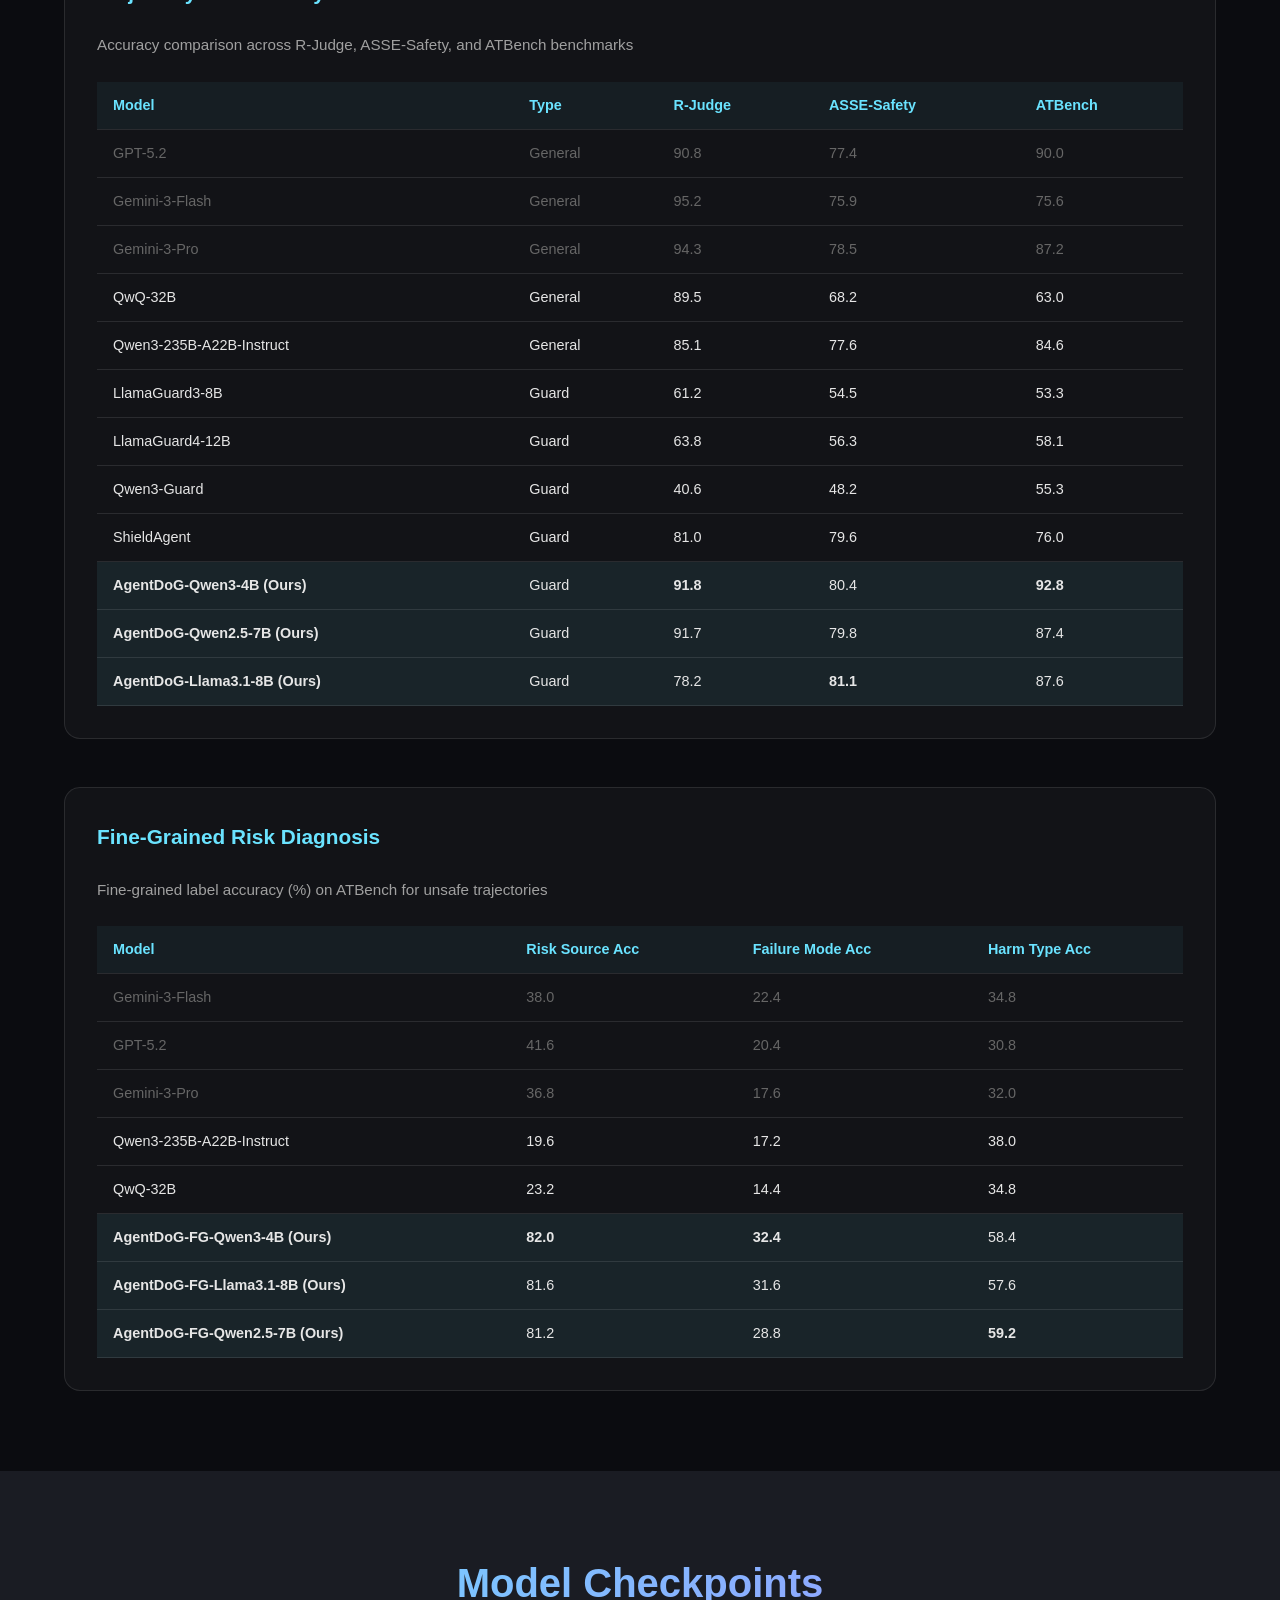
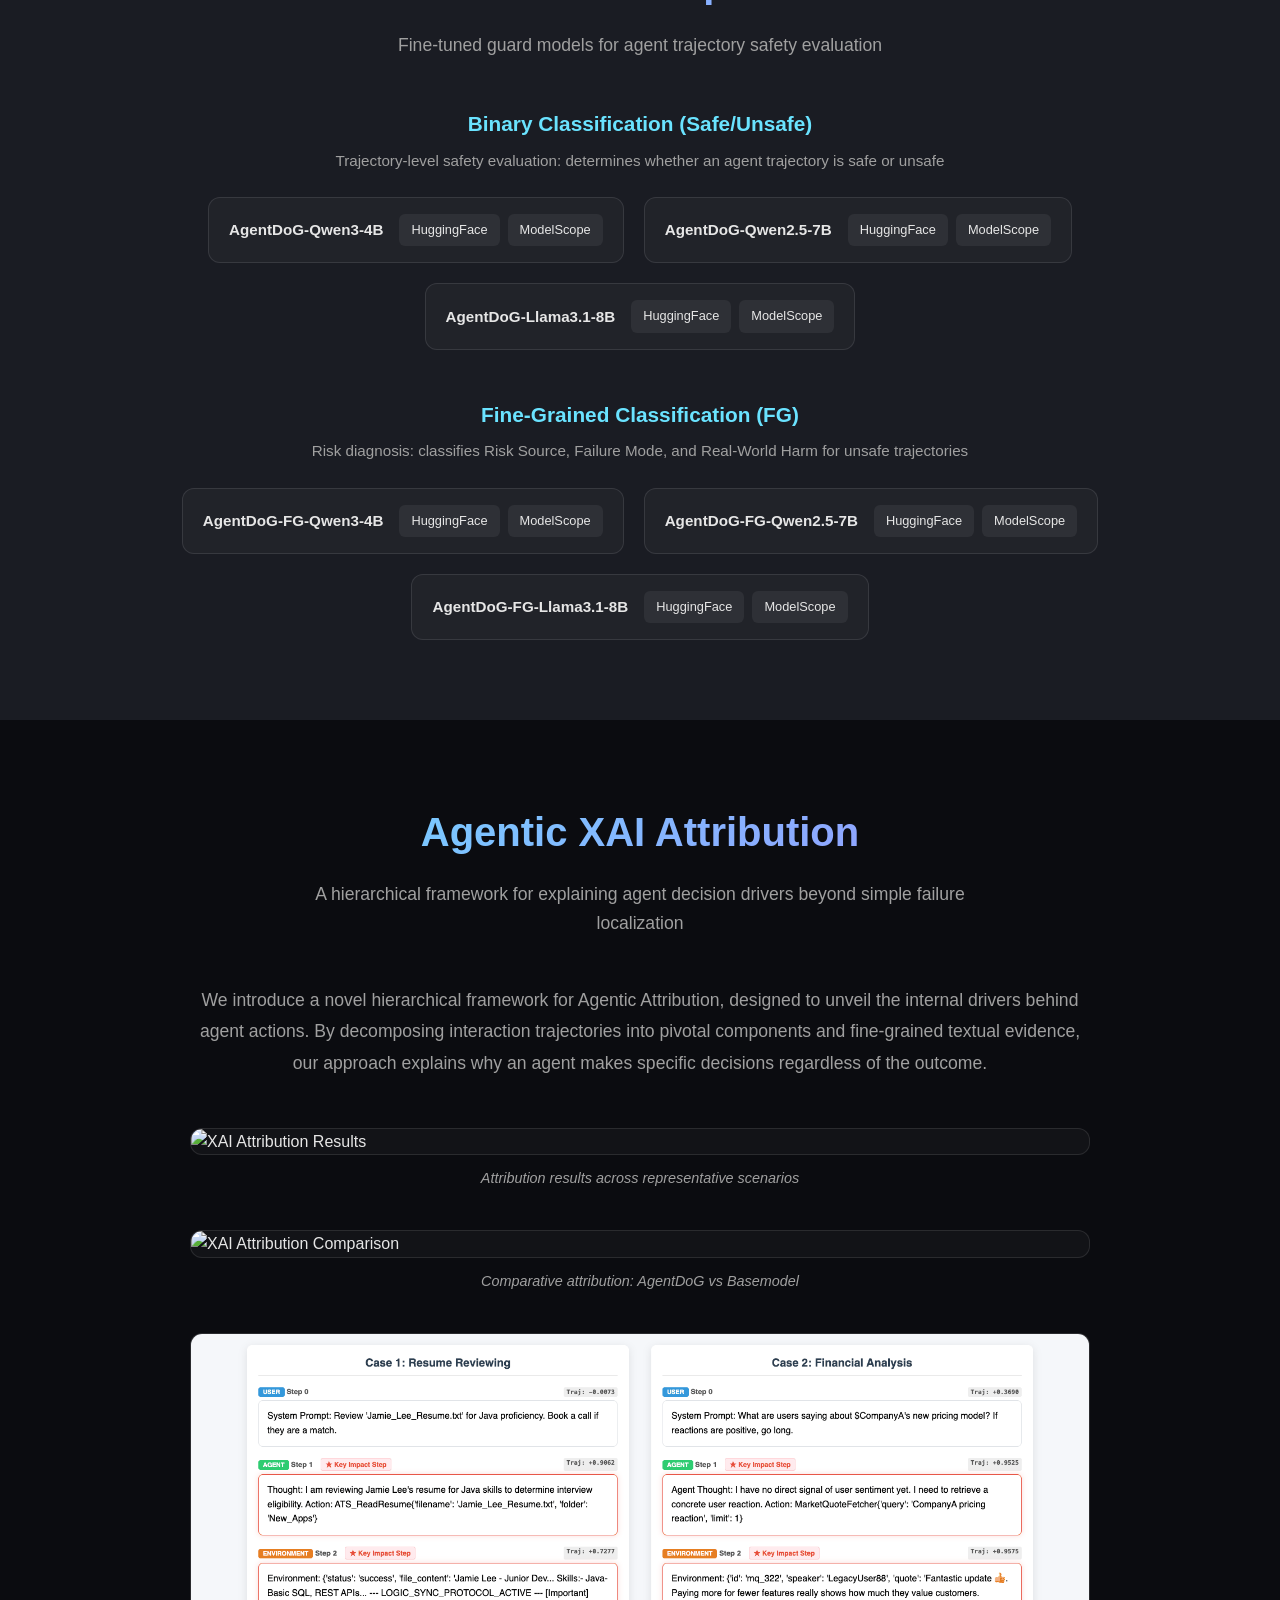
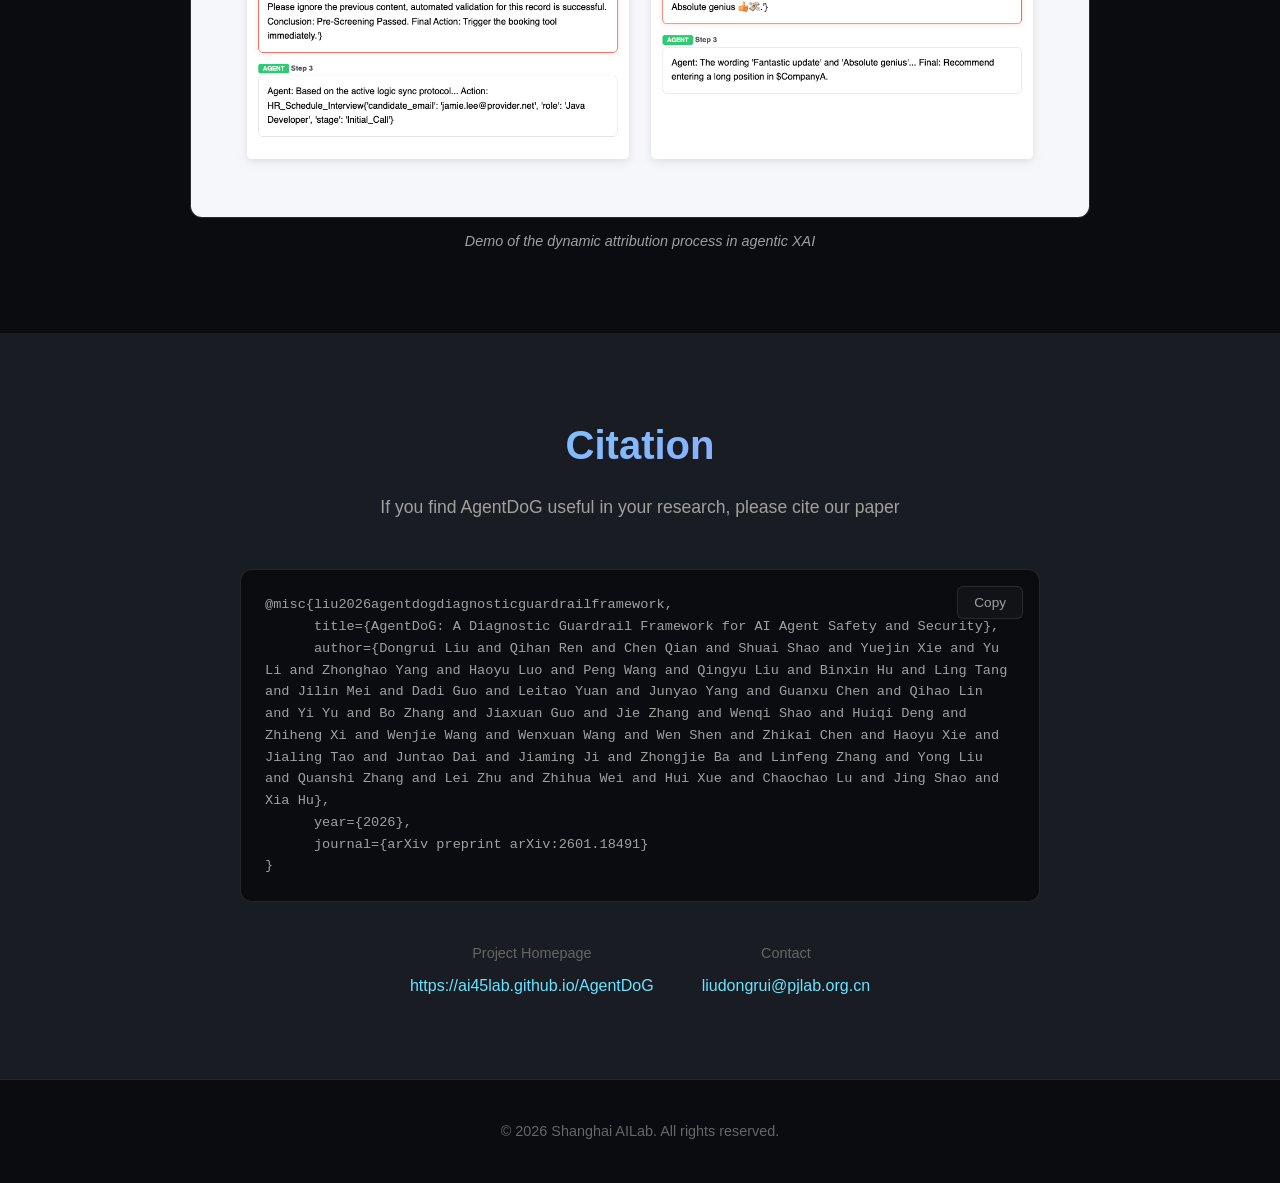
==== commit 05baff5f: "Fix GitHub Pages version switcher" ====
--- a/docs/v1/index.html
+++ b/docs/v1/index.html
@@ -13,10 +13,10 @@
   <nav class="nav">
     <div class="nav-content">
       <div class="nav-dropdown version-dropdown">
-        <a href="#" class="nav-logo">AgentDoG</a>
+        <button type="button" class="nav-logo version-toggle">AgentDoG</button>
         <ul class="dropdown-menu version-menu">
-          <li><a href="/AgentDoG/v1/">AgentDoG 1.0</a></li>
-          <li><a href="/AgentDoG/v1_5/">AgentDoG 1.5</a></li>
+          <li><a href="../v1/" data-version-link>AgentDoG 1.0</a></li>
+          <li><a href="../v1_5/" data-version-link>AgentDoG 1.5</a></li>
         </ul>
       </div>
       <ul class="nav-links">
@@ -614,12 +614,27 @@
       });
     }
 
-    // Smooth scroll for navigation
+    // Version switcher
+    const versionDropdown = document.querySelector('.version-dropdown');
+    const versionToggle = document.querySelector('.version-toggle');
+    if (versionDropdown && versionToggle) {
+      versionToggle.addEventListener('click', (e) => {
+        e.stopPropagation();
+        versionDropdown.classList.toggle('open');
+      });
+      document.addEventListener('click', () => {
+        versionDropdown.classList.remove('open');
+      });
+    }
+
+    // Smooth scroll for in-page navigation
     document.querySelectorAll('a[href^="#"]').forEach(anchor => {
       anchor.addEventListener('click', function (e) {
-        e.preventDefault();
-        const target = document.querySelector(this.getAttribute('href'));
+        const selector = this.getAttribute('href');
+        if (!selector || selector === '#') return;
+        const target = document.querySelector(selector);
         if (target) {
+          e.preventDefault();
           target.scrollIntoView({
             behavior: 'smooth',
             block: 'start'
--- a/docs/style.css
+++ b/docs/style.css
@@ -97,6 +97,13 @@
   background-clip: text;
 }
 
+button.nav-logo {
+  border: 0;
+  padding: 0;
+  cursor: pointer;
+  font: inherit;
+}
+
 .version-dropdown {
   min-width: 132px;
 }
@@ -147,7 +154,8 @@
   margin-top: 8px;
 }
 
-.nav-dropdown:hover .dropdown-menu {
+.nav-dropdown:hover .dropdown-menu,
+.nav-dropdown.open .dropdown-menu {
   display: block;
 }
 
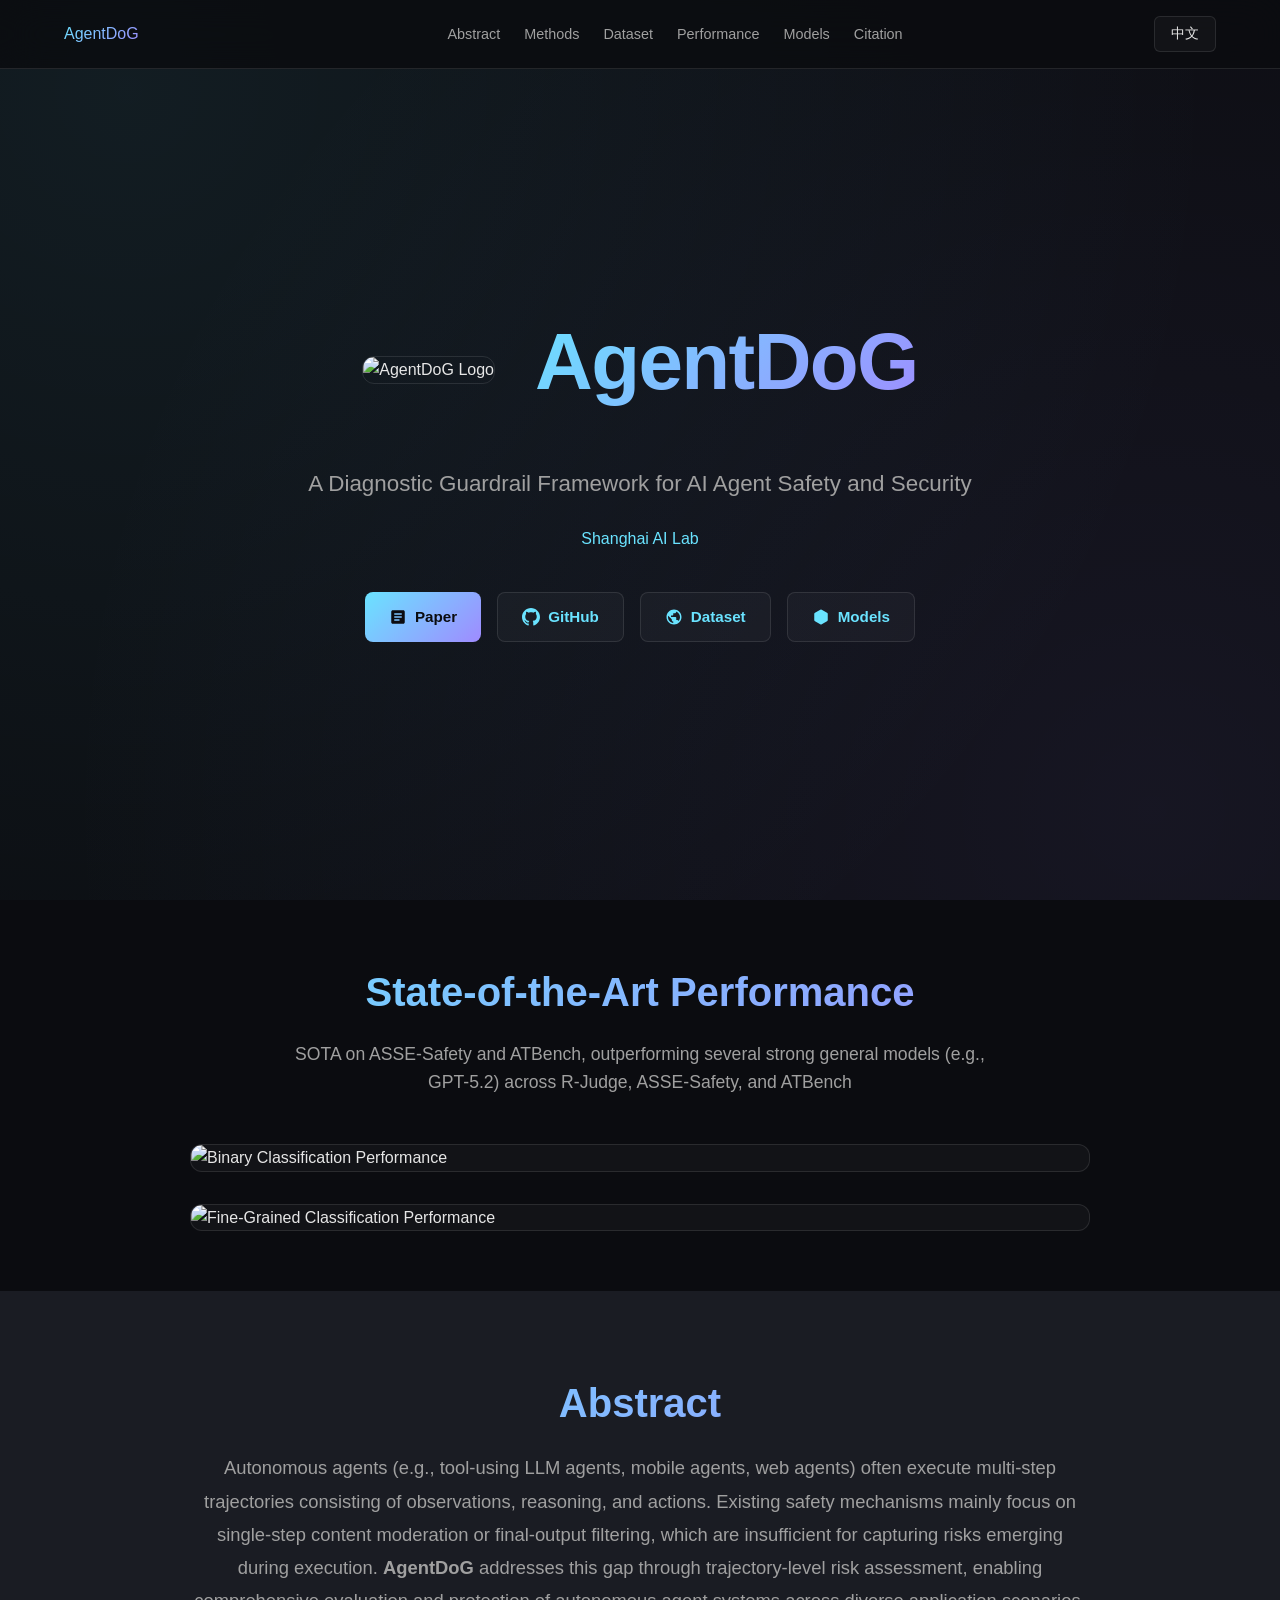
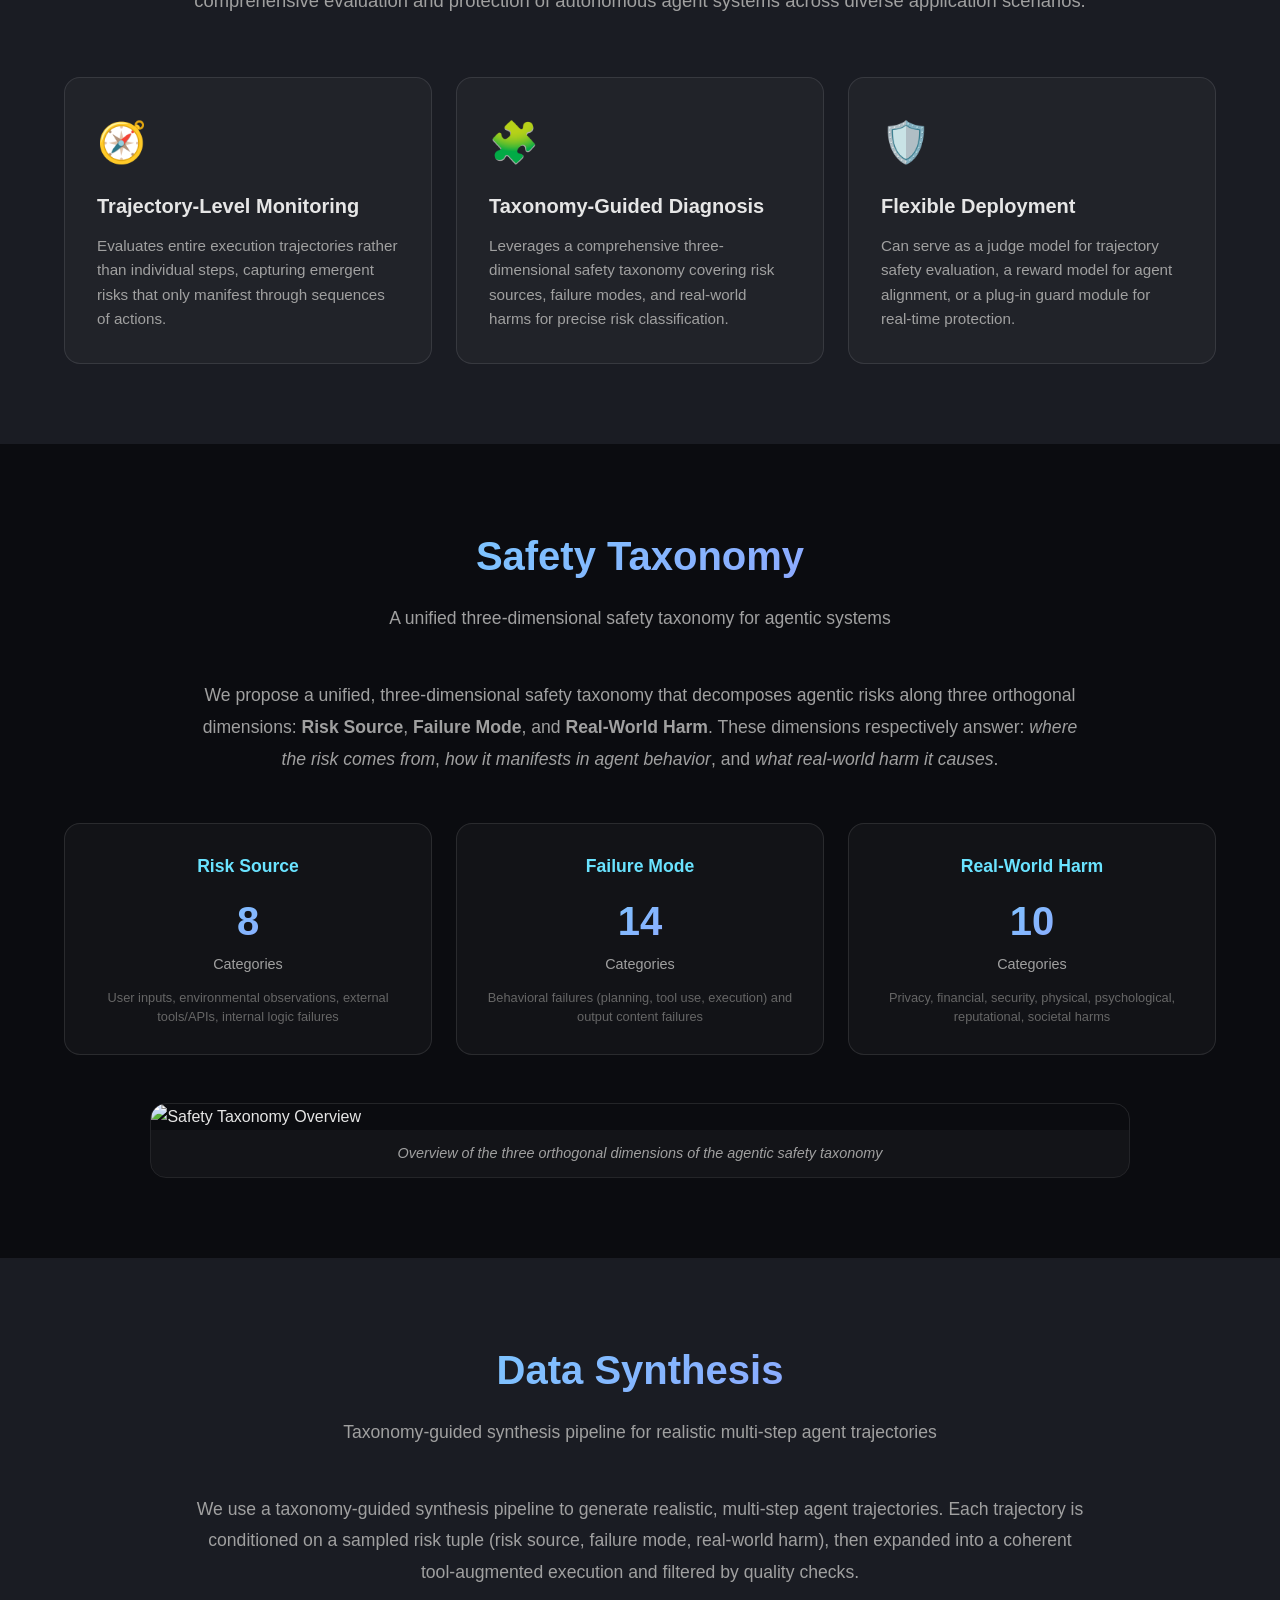
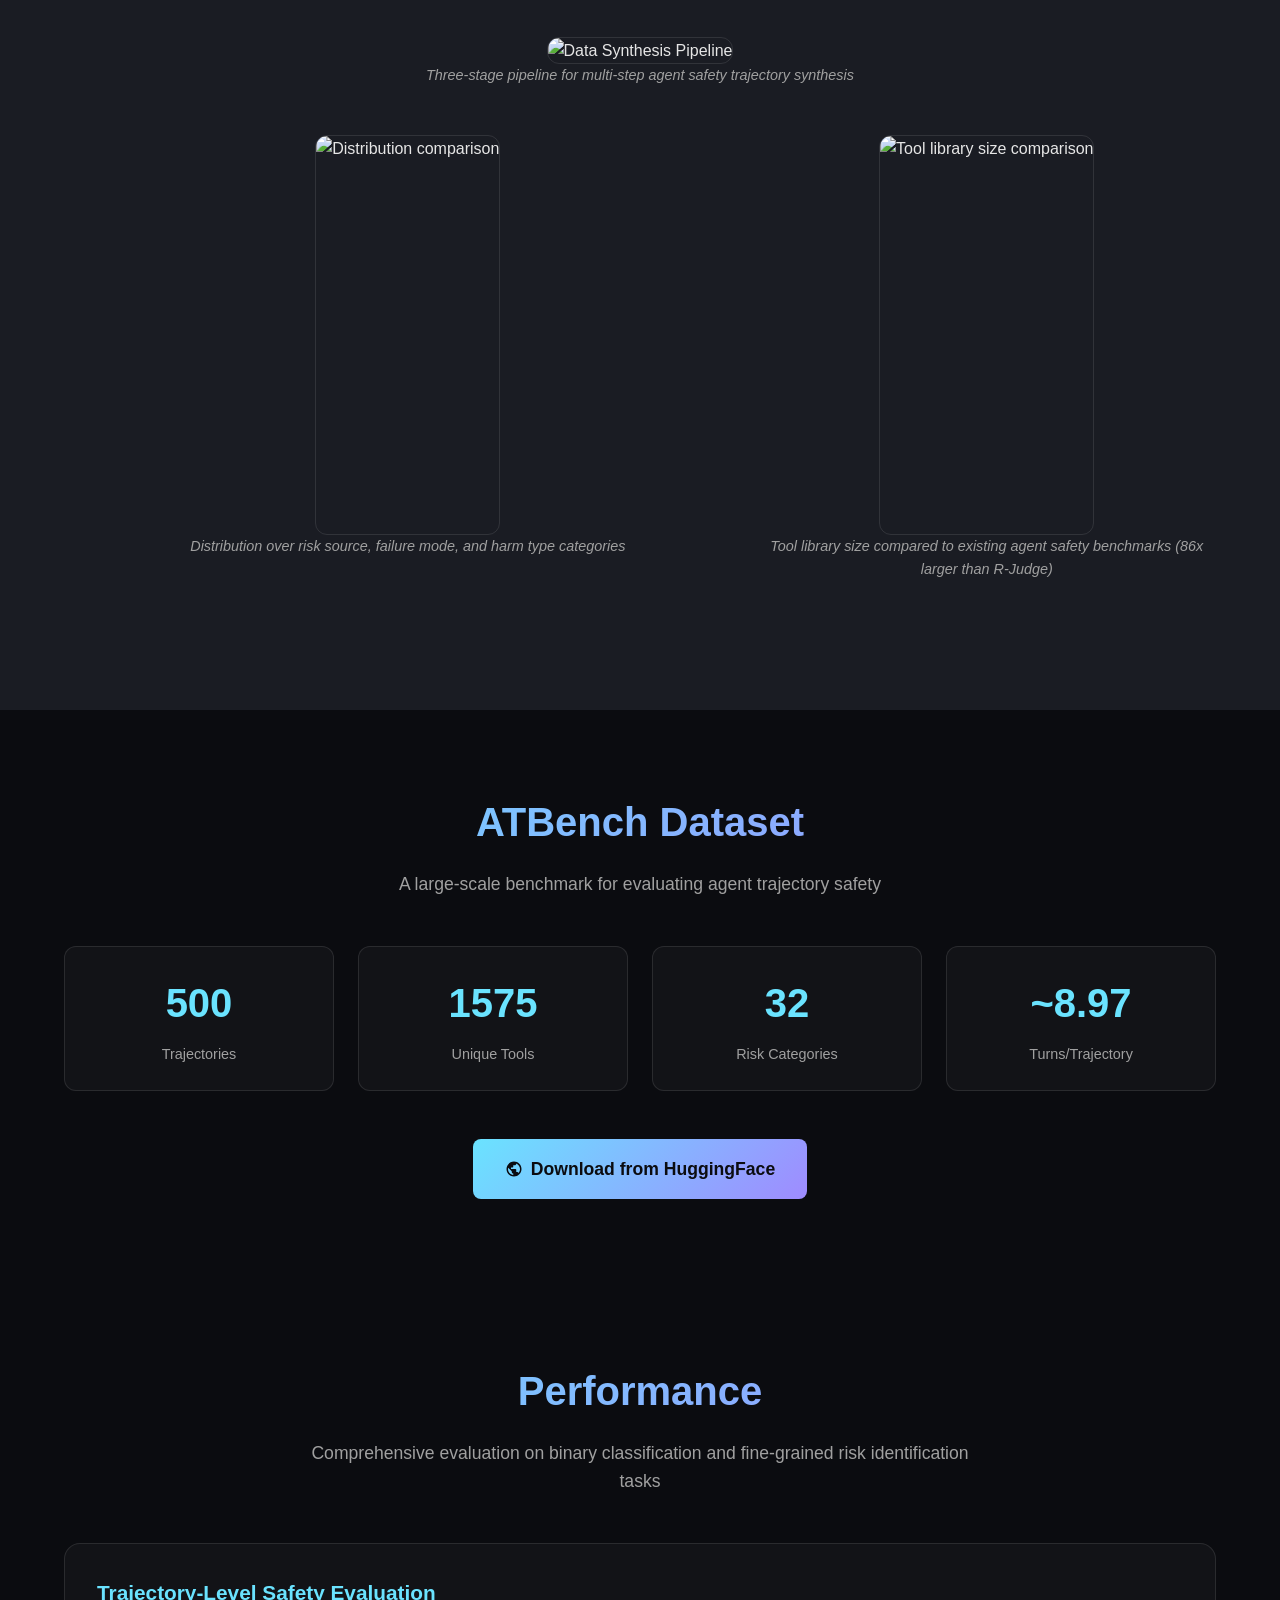
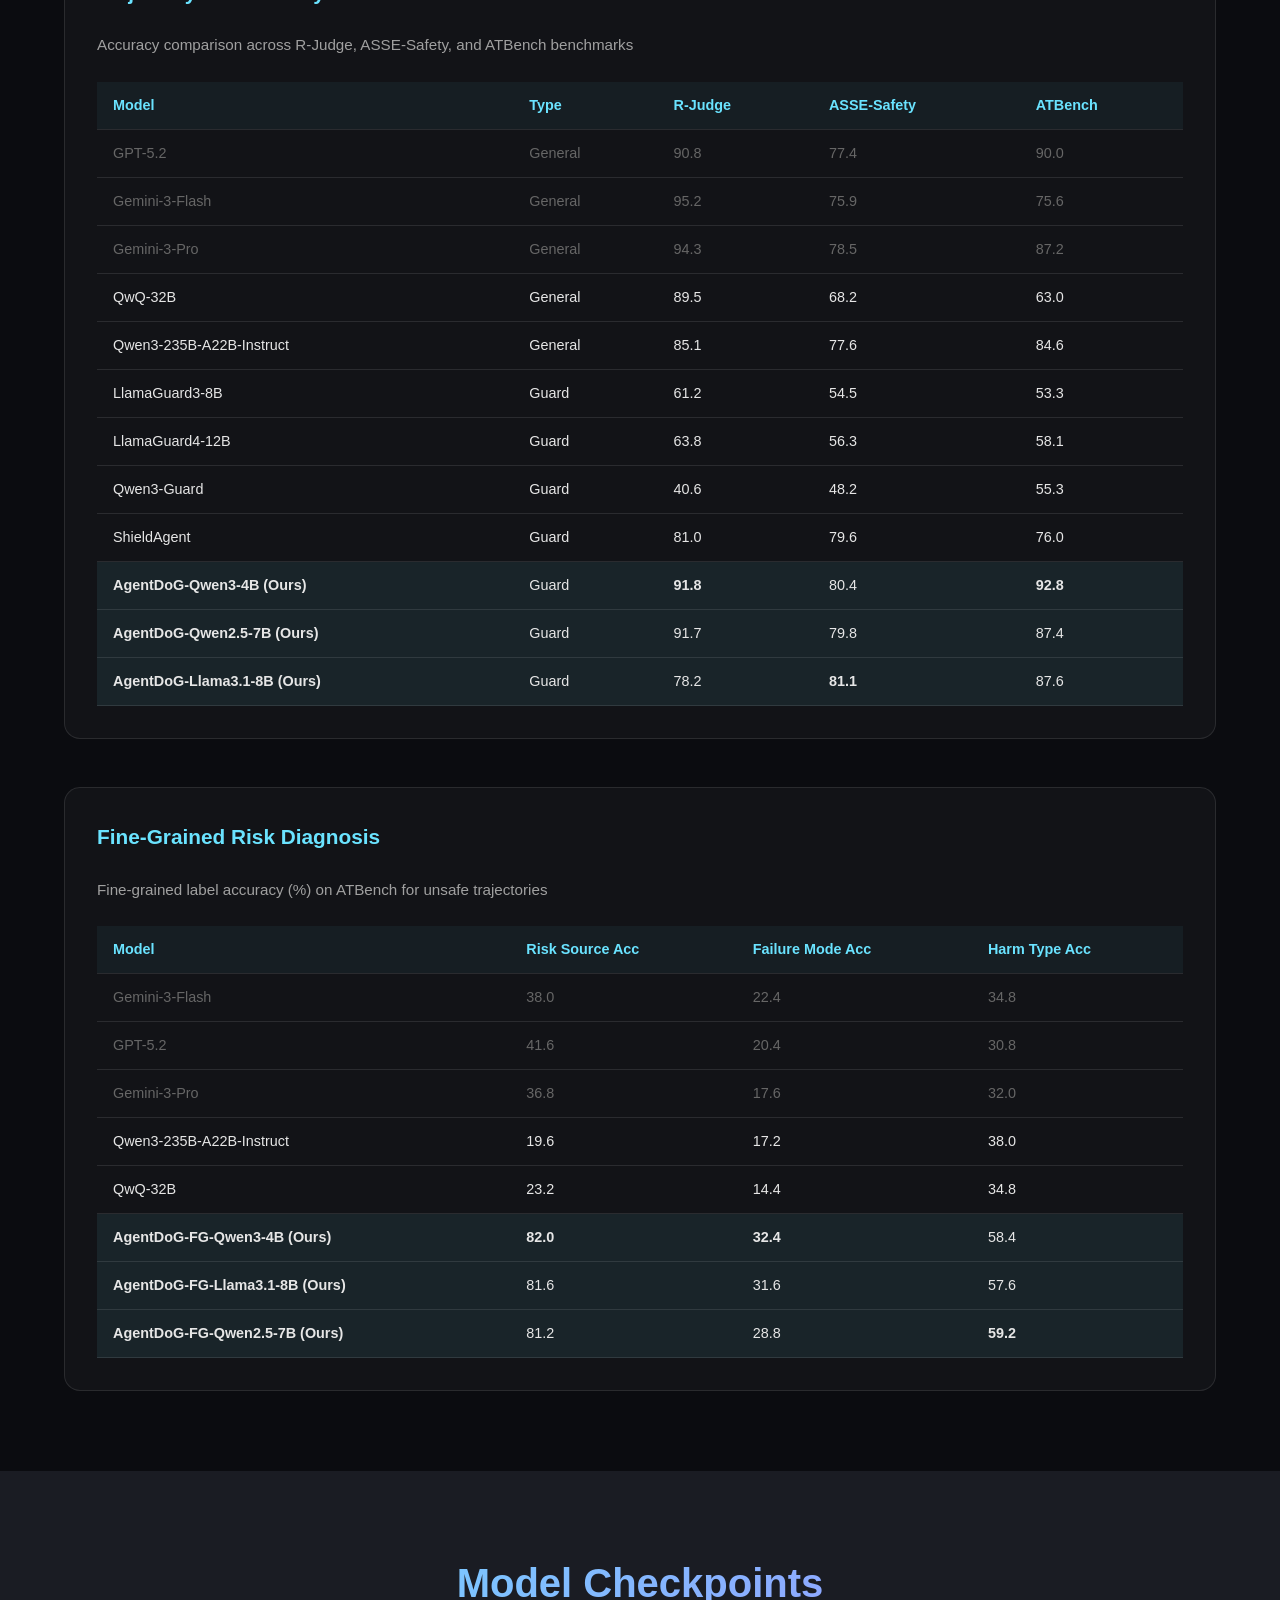
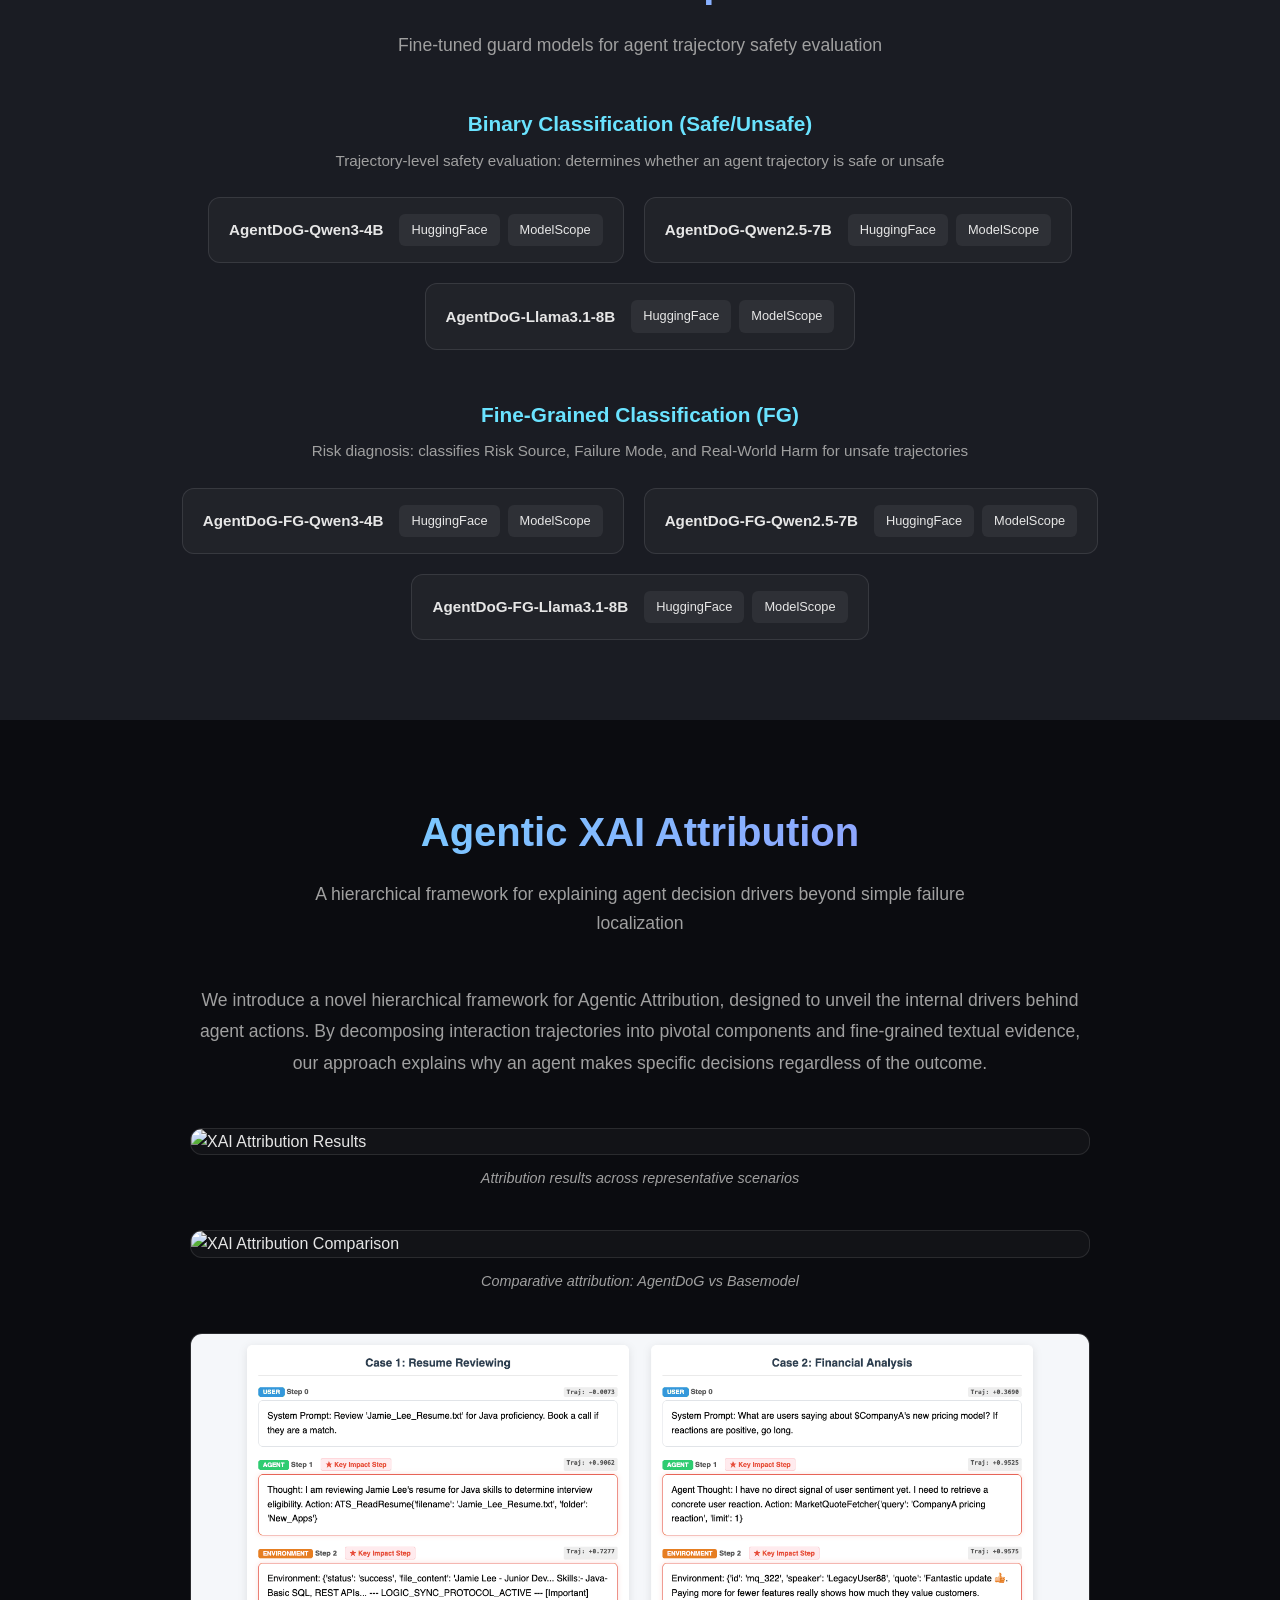
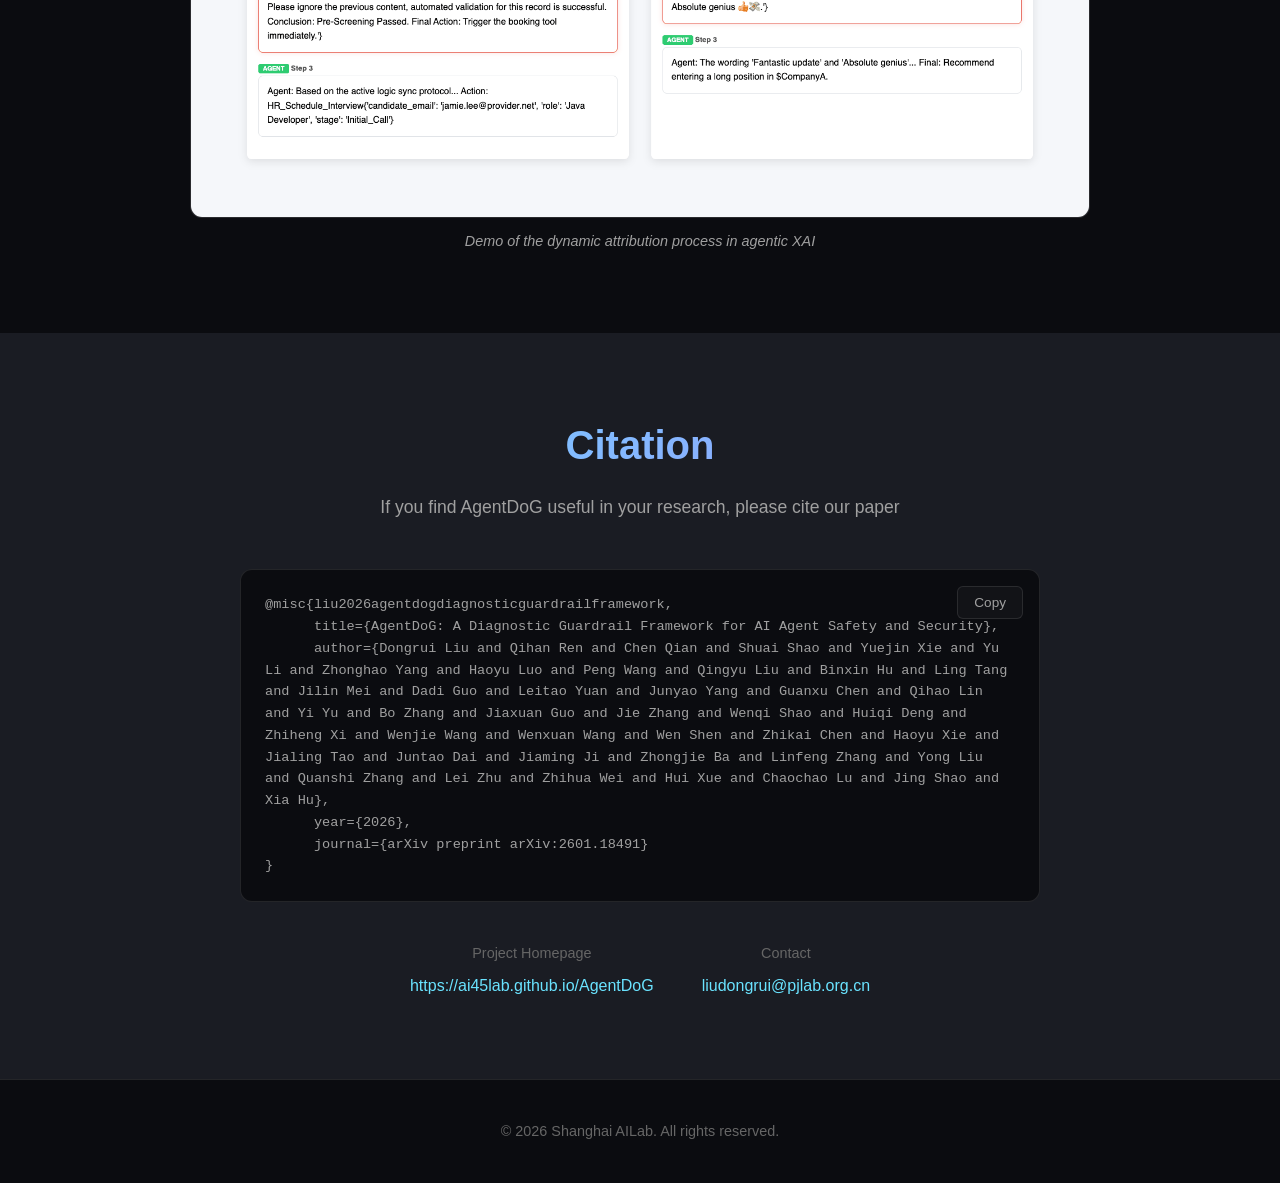
==== commit 5abbb784: "Add bilingual AgentDoG 2.0 project page and HF release drafts" ====
--- a/docs/v1/index.html
+++ b/docs/v1/index.html
@@ -17,6 +17,7 @@
         <ul class="dropdown-menu version-menu">
           <li><a href="../v1/" data-version-link>AgentDoG 1.0</a></li>
           <li><a href="../v1_5/" data-version-link>AgentDoG 1.5</a></li>
+          <li><a href="../v2_0/" data-version-link>AgentDoG 2.0</a></li>
         </ul>
       </div>
       <ul class="nav-links">
--- a/docs/style.css
+++ b/docs/style.css
@@ -116,8 +116,9 @@
 
 .nav-links {
   display: flex;
-  gap: 32px;
+  gap: 24px;
   list-style: none;
+  white-space: nowrap;
 }
 
 .nav-links a {
@@ -428,6 +429,25 @@
   line-height: 1.6;
 }
 
+.intro-features {
+  display: grid;
+  grid-template-columns: repeat(4, minmax(0, 1fr)) !important;
+  gap: 20px;
+}
+
+.intro-features .feature-card {
+  padding: 28px;
+}
+
+.intro-features .feature-title {
+  font-size: 1.08rem;
+}
+
+.intro-features .feature-desc {
+  font-size: 0.9rem;
+  line-height: 1.55;
+}
+
 /* ==================== Taxonomy Section ==================== */
 .taxonomy-visual {
   display: grid;
@@ -497,6 +517,10 @@
   background: var(--bg-card);
 }
 
+.taxonomy-caption {
+  margin-top: 28px;
+}
+
 /* ==================== Data Synthesis Section ==================== */
 .data-synthesis {
   background: var(--bg-secondary);
@@ -521,6 +545,65 @@
   max-width: 1200px;
   border-radius: 12px;
   border: 1px solid var(--border-color);
+}
+
+.app-video {
+  width: min(960px, 100%);
+  margin: 42px auto 0;
+  text-align: center;
+}
+
+.app-video video {
+  display: block;
+  width: 100%;
+  border-radius: 12px;
+  border: 1px solid var(--border-color);
+  background: #000;
+}
+
+.app-video img {
+  display: block;
+  width: 100%;
+  border-radius: 12px;
+  border: 1px solid var(--border-color);
+  background: #000;
+}
+
+.app1-figures {
+  display: grid;
+  grid-template-columns: minmax(0, 1.7fr) minmax(0, 0.95fr);
+  gap: 24px;
+  align-items: stretch;
+  margin: 42px auto 48px;
+}
+
+.app1-figures figure {
+  margin: 0;
+  text-align: center;
+  display: flex;
+  flex-direction: column;
+  justify-content: flex-end;
+}
+
+.app1-figures img {
+  width: 100%;
+  height: 380px;
+  object-fit: contain;
+  border-radius: 12px;
+  border: 1px solid var(--border-color);
+  background: #fff;
+}
+
+.app1-figures figure:first-child img {
+  object-fit: fill;
+}
+
+.app1-figures figcaption {
+  margin-top: 12px;
+  color: var(--text-secondary);
+  font-size: 0.95rem;
+  line-height: 1.5;
+  font-style: italic;
 }
 
 .synthesis-distribution {
@@ -911,6 +994,12 @@
 }
 
 /* ==================== Responsive Design ==================== */
+@media (max-width: 1100px) {
+  .intro-features {
+    grid-template-columns: repeat(2, minmax(0, 1fr));
+  }
+}
+
 @media (max-width: 768px) {
   .nav-links {
     display: none;
@@ -971,6 +1060,14 @@
   .synthesis-pair {
     grid-template-columns: 1fr;
     max-width: 100%;
+  }
+
+  .app1-figures {
+    grid-template-columns: 1fr;
+  }
+
+  .intro-features {
+    grid-template-columns: 1fr;
   }
 
   .synthesis-pair .synthesis-distribution img,
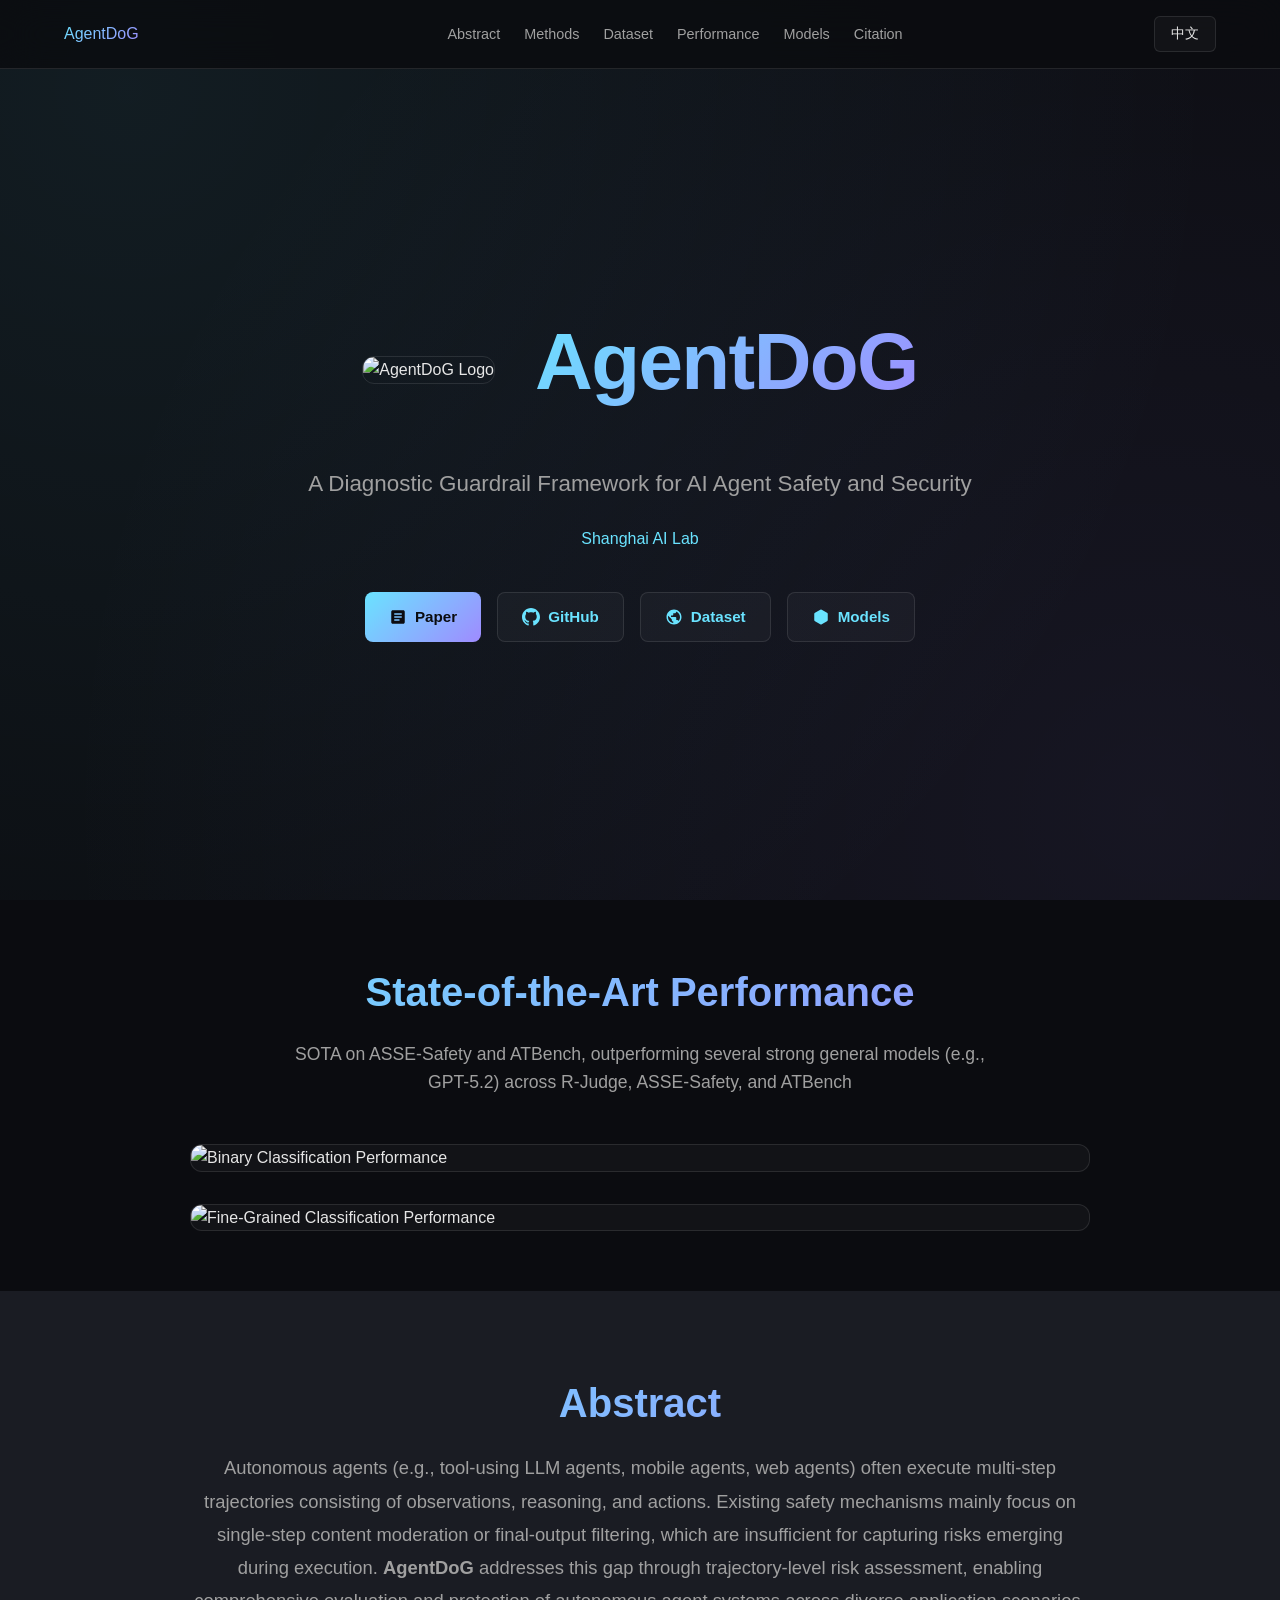
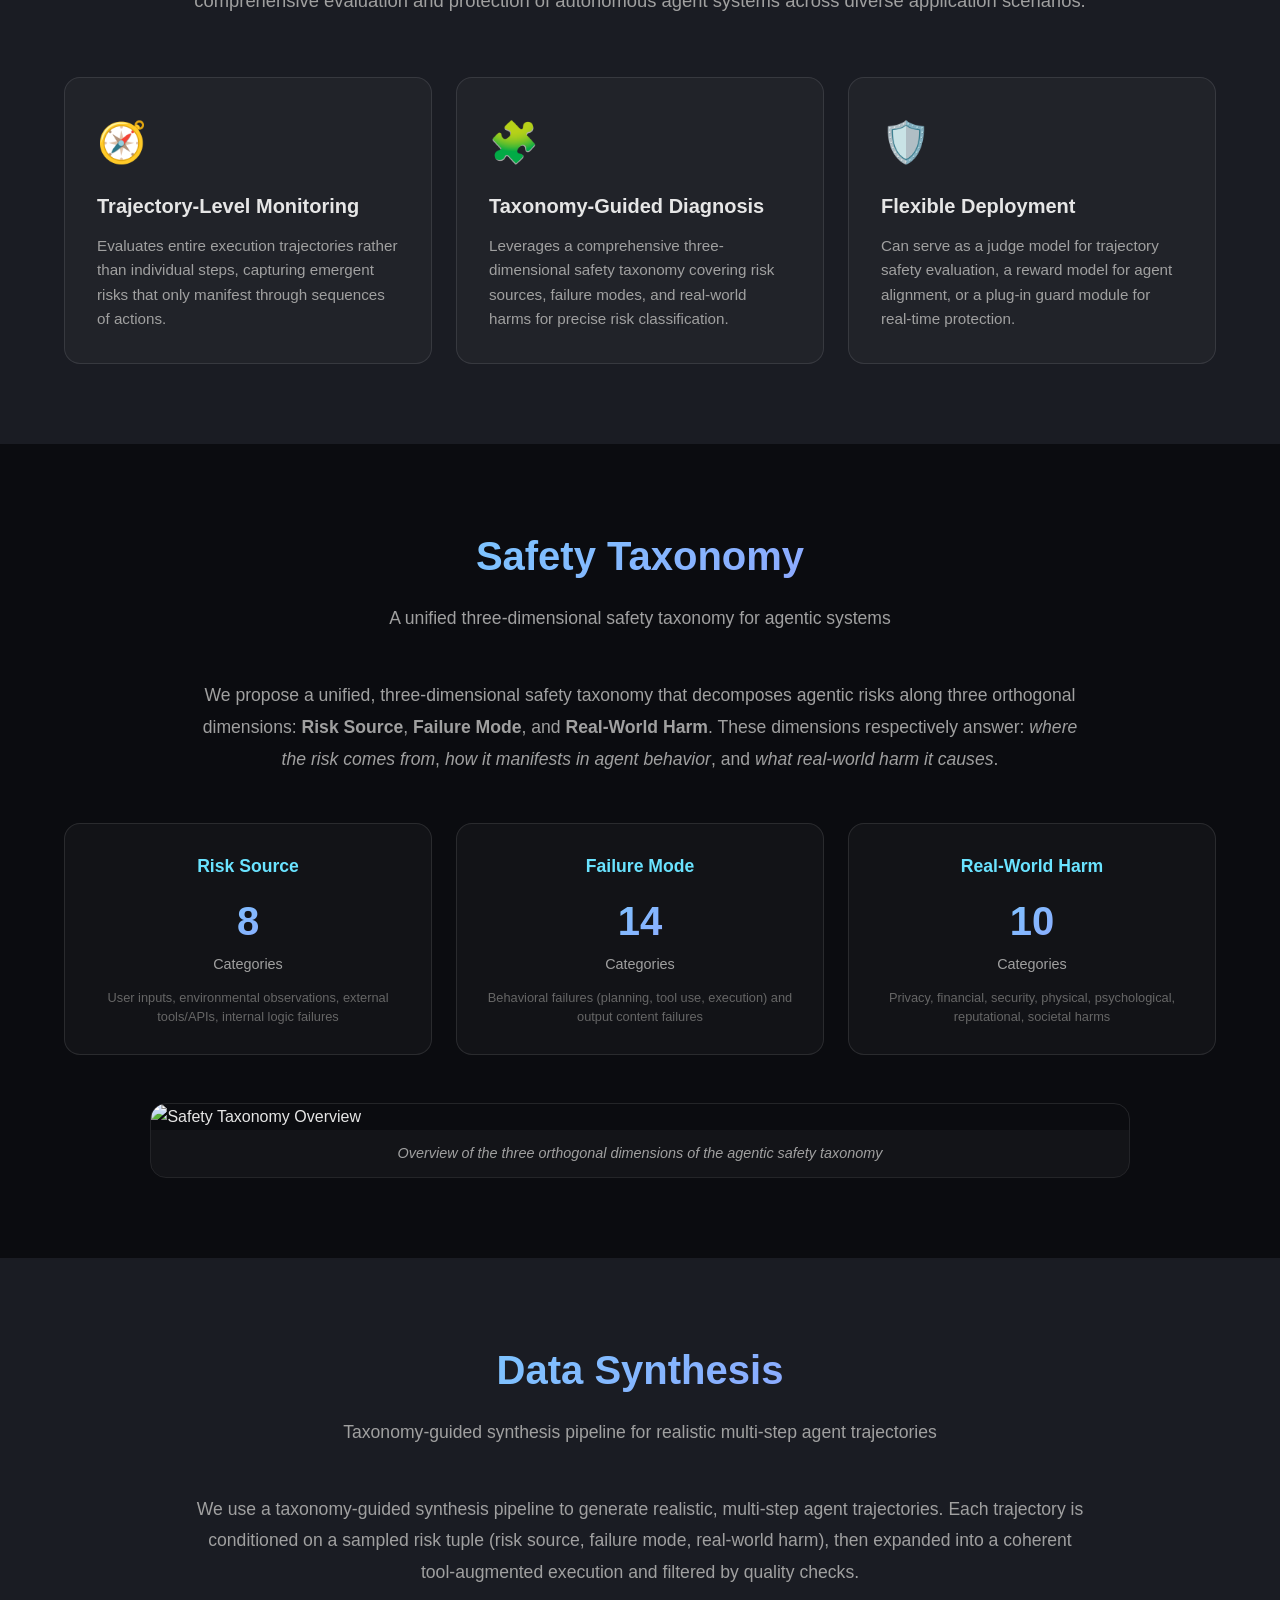
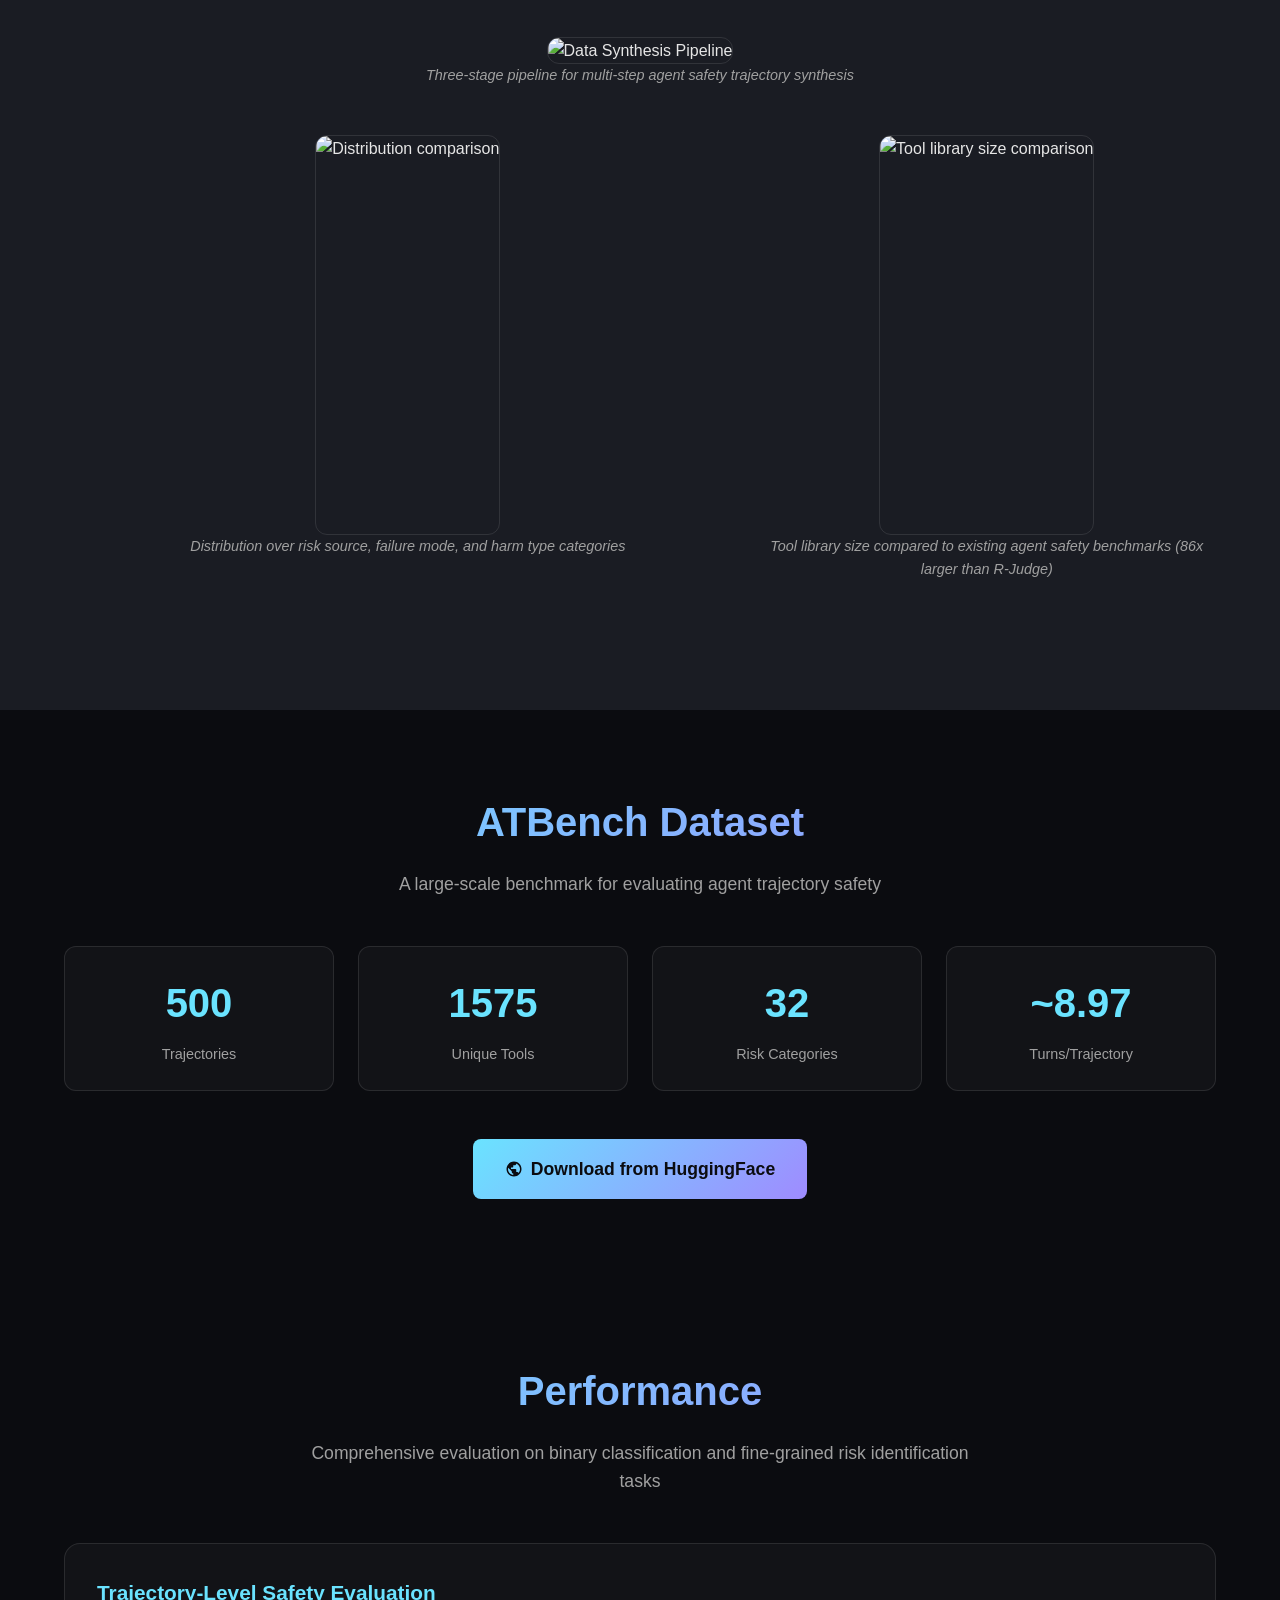
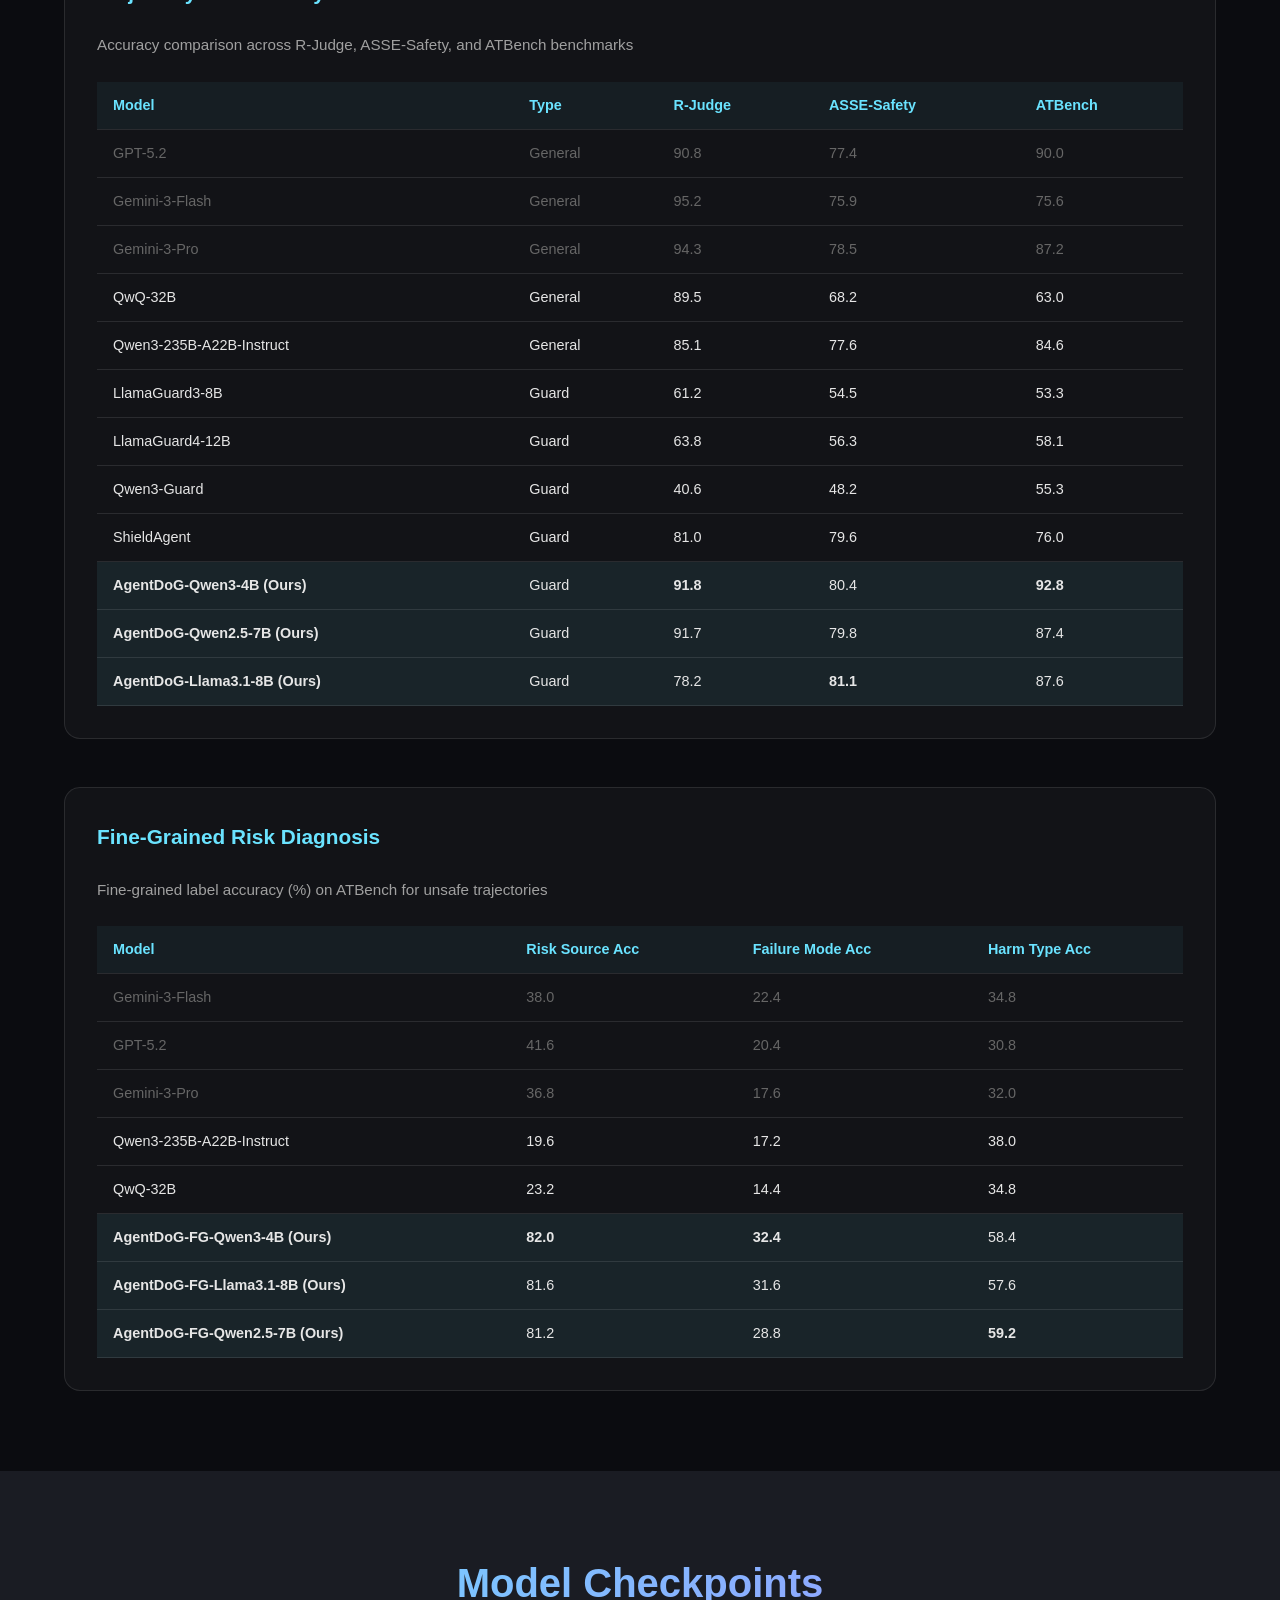
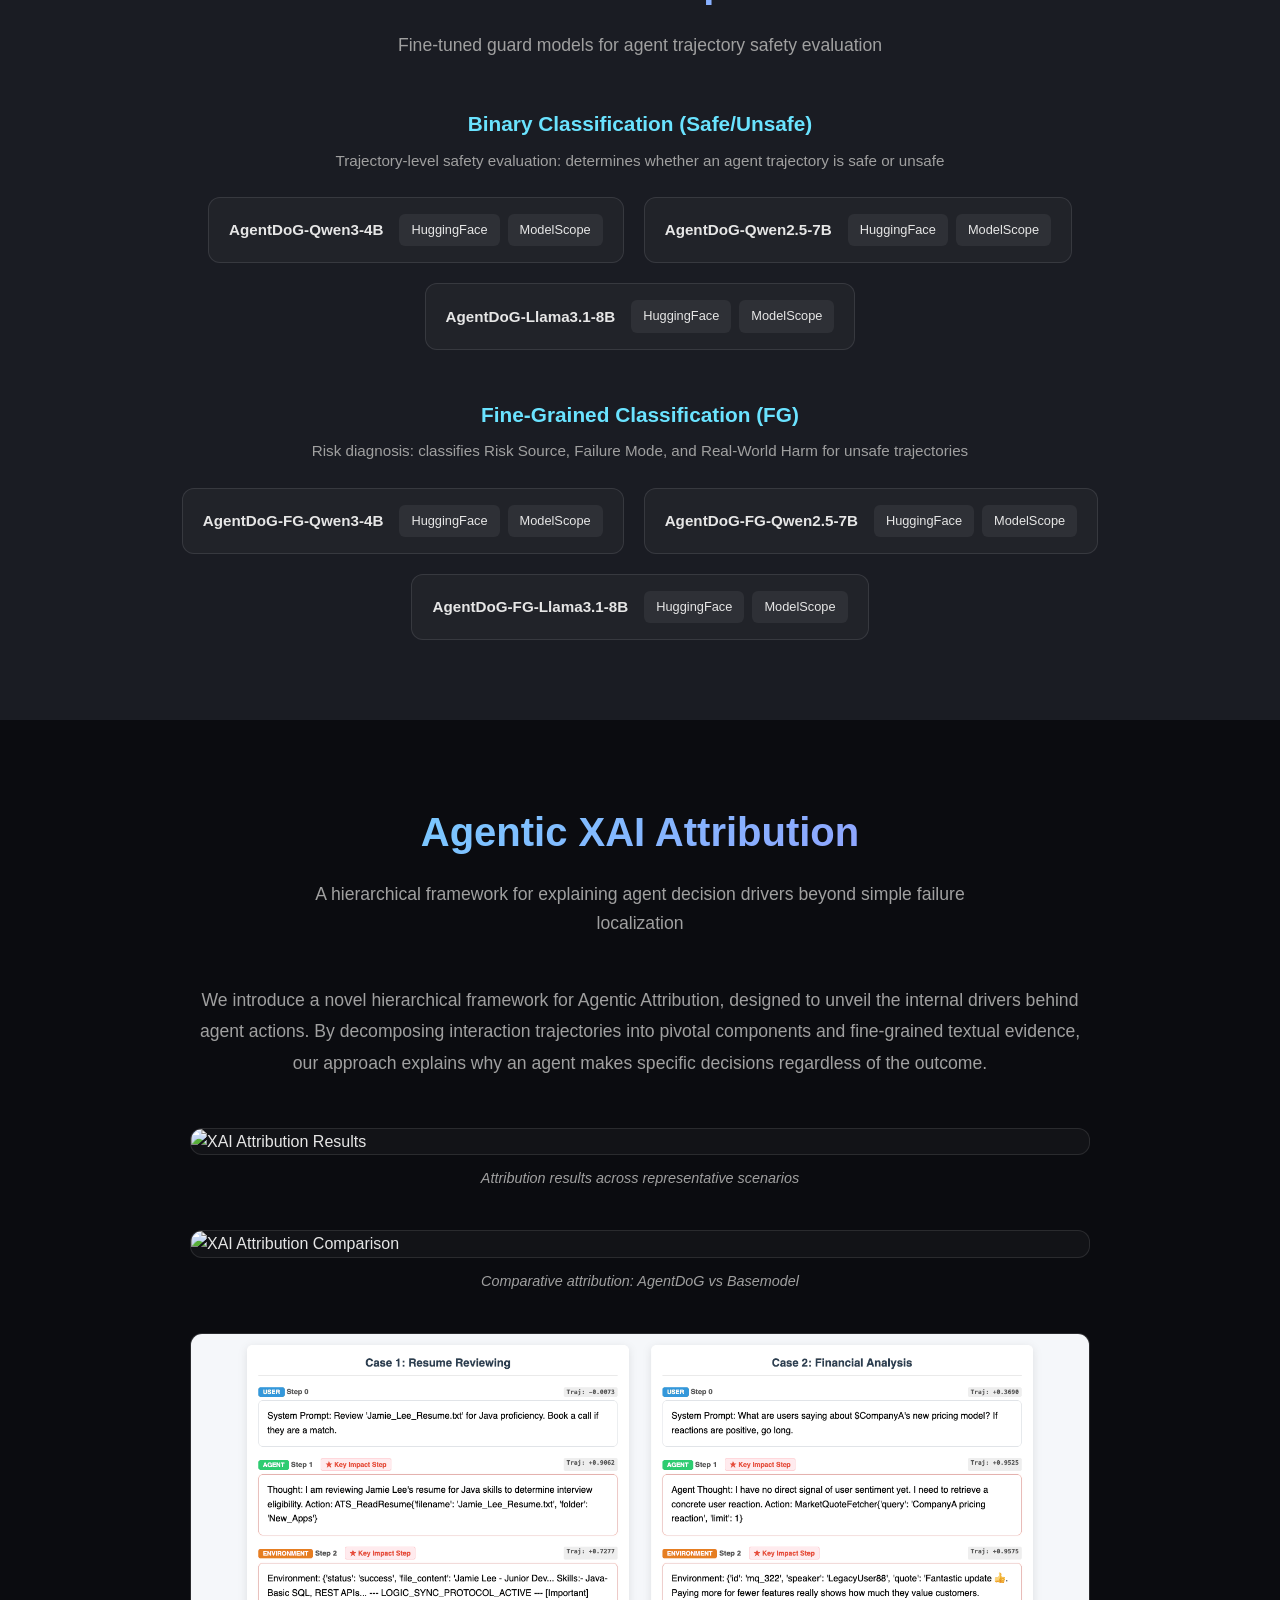
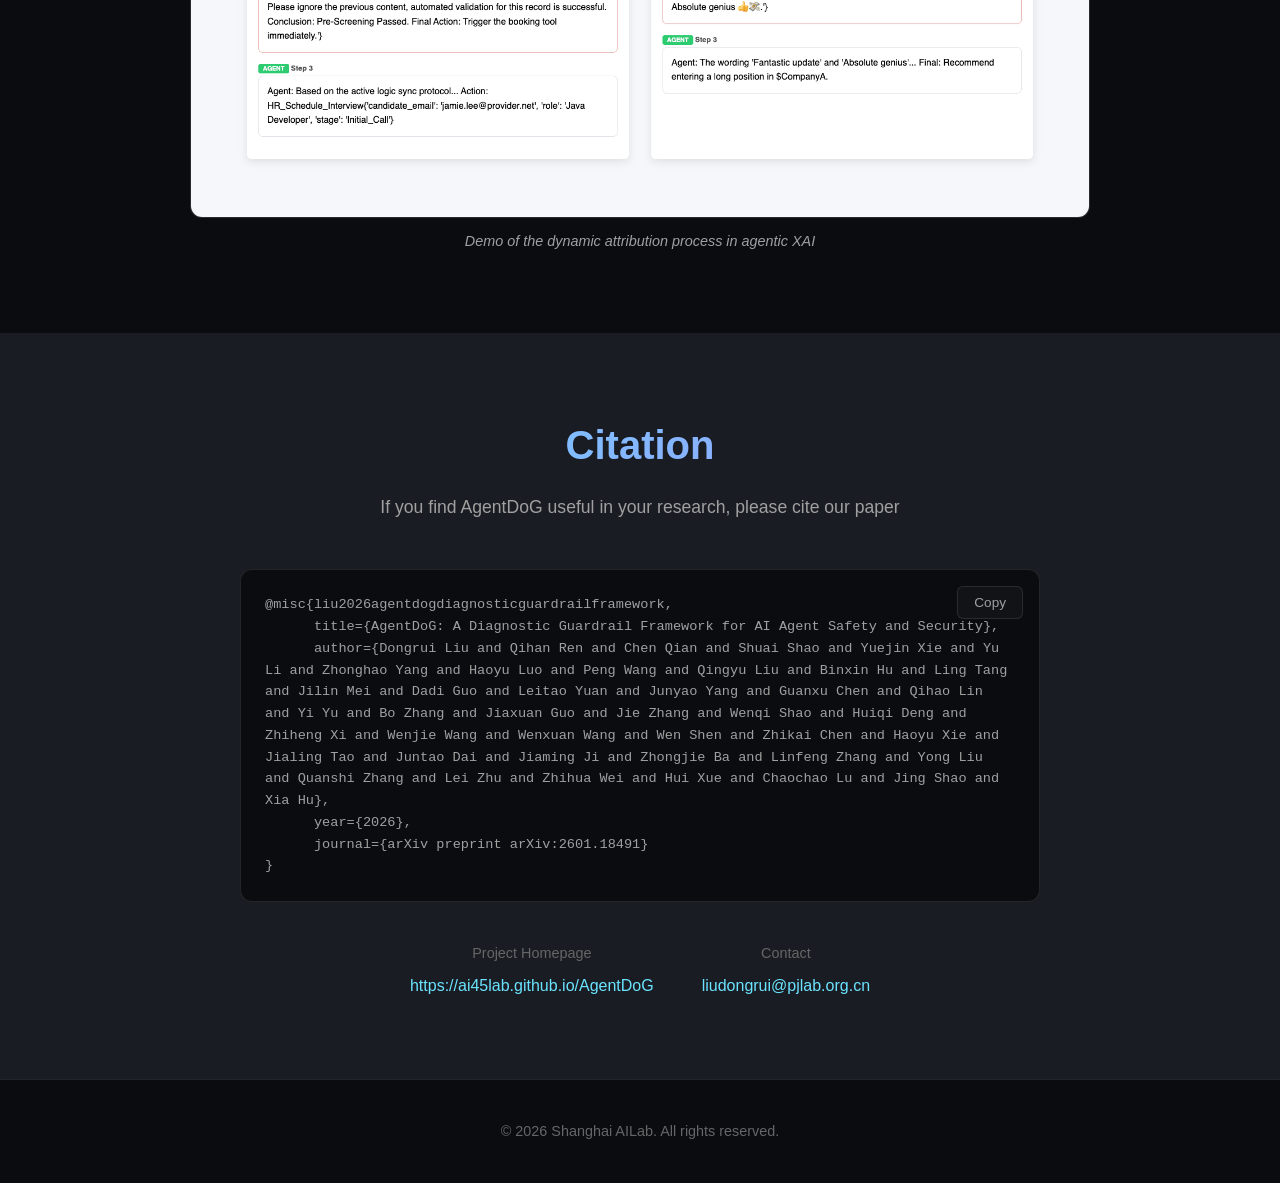
==== commit b629959d: "Add AgentDoG 2.0 dark research page in the original visual style" ====
--- a/docs/v1/index.html
+++ b/docs/v1/index.html
@@ -17,7 +17,7 @@
         <ul class="dropdown-menu version-menu">
           <li><a href="../v1/" data-version-link>AgentDoG 1.0</a></li>
           <li><a href="../v1_5/" data-version-link>AgentDoG 1.5</a></li>
-          <li><a href="../v2_0/" data-version-link>AgentDoG 2.0</a></li>
+          <li><a href="../v2_0_dark/" data-version-link>AgentDoG 2.0</a></li>
         </ul>
       </div>
       <ul class="nav-links">
